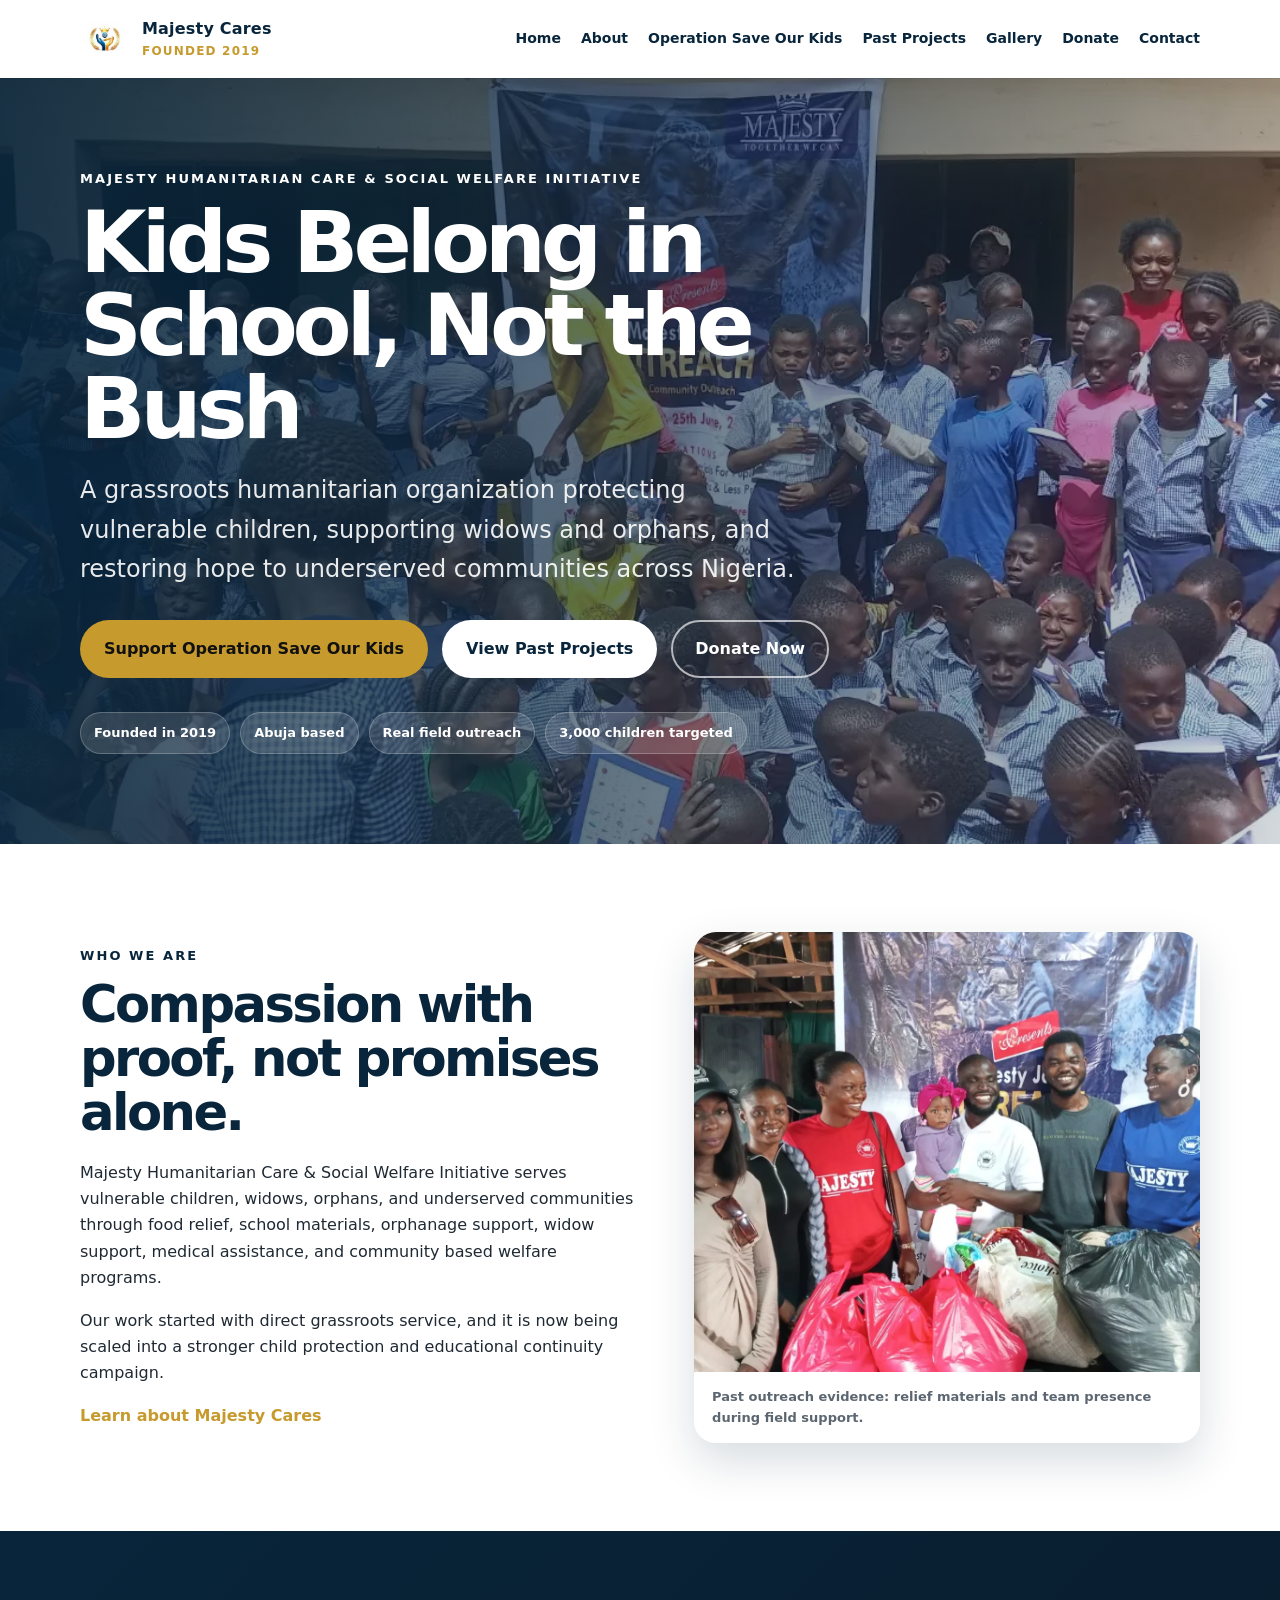
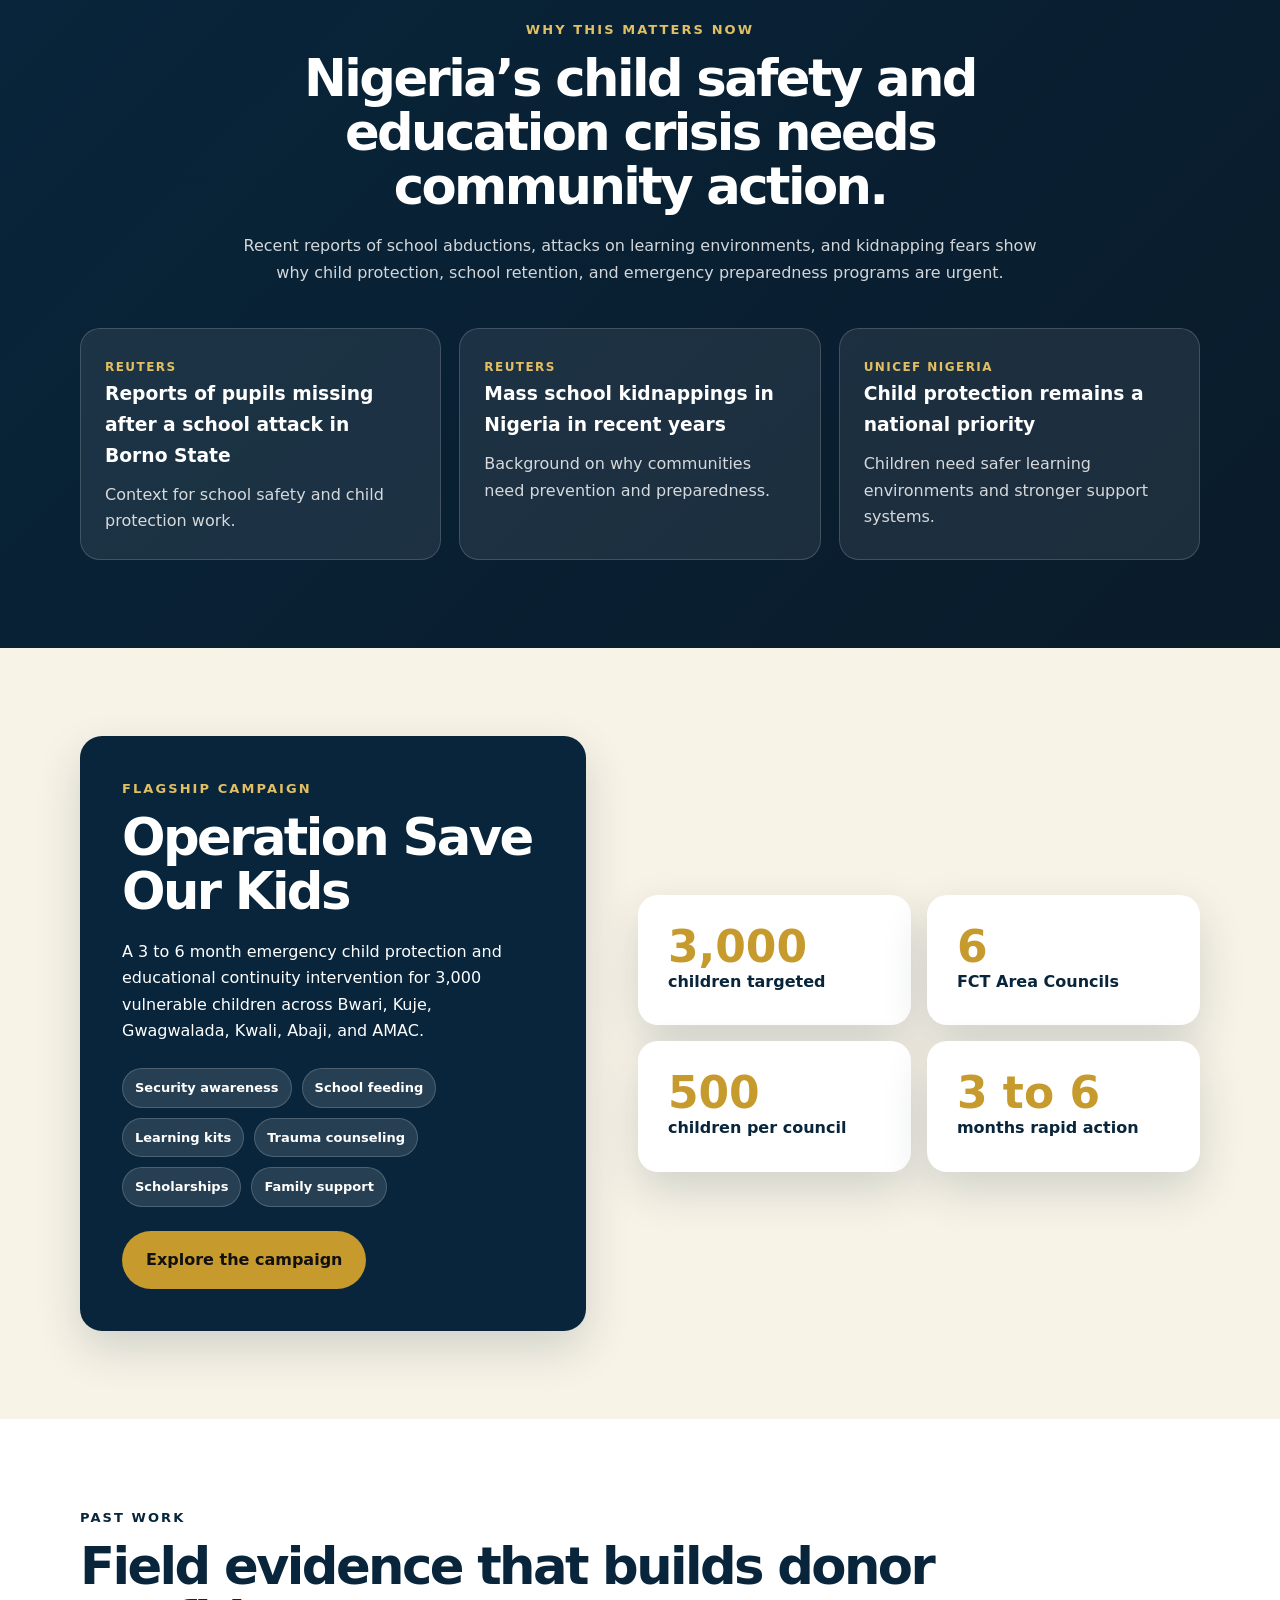
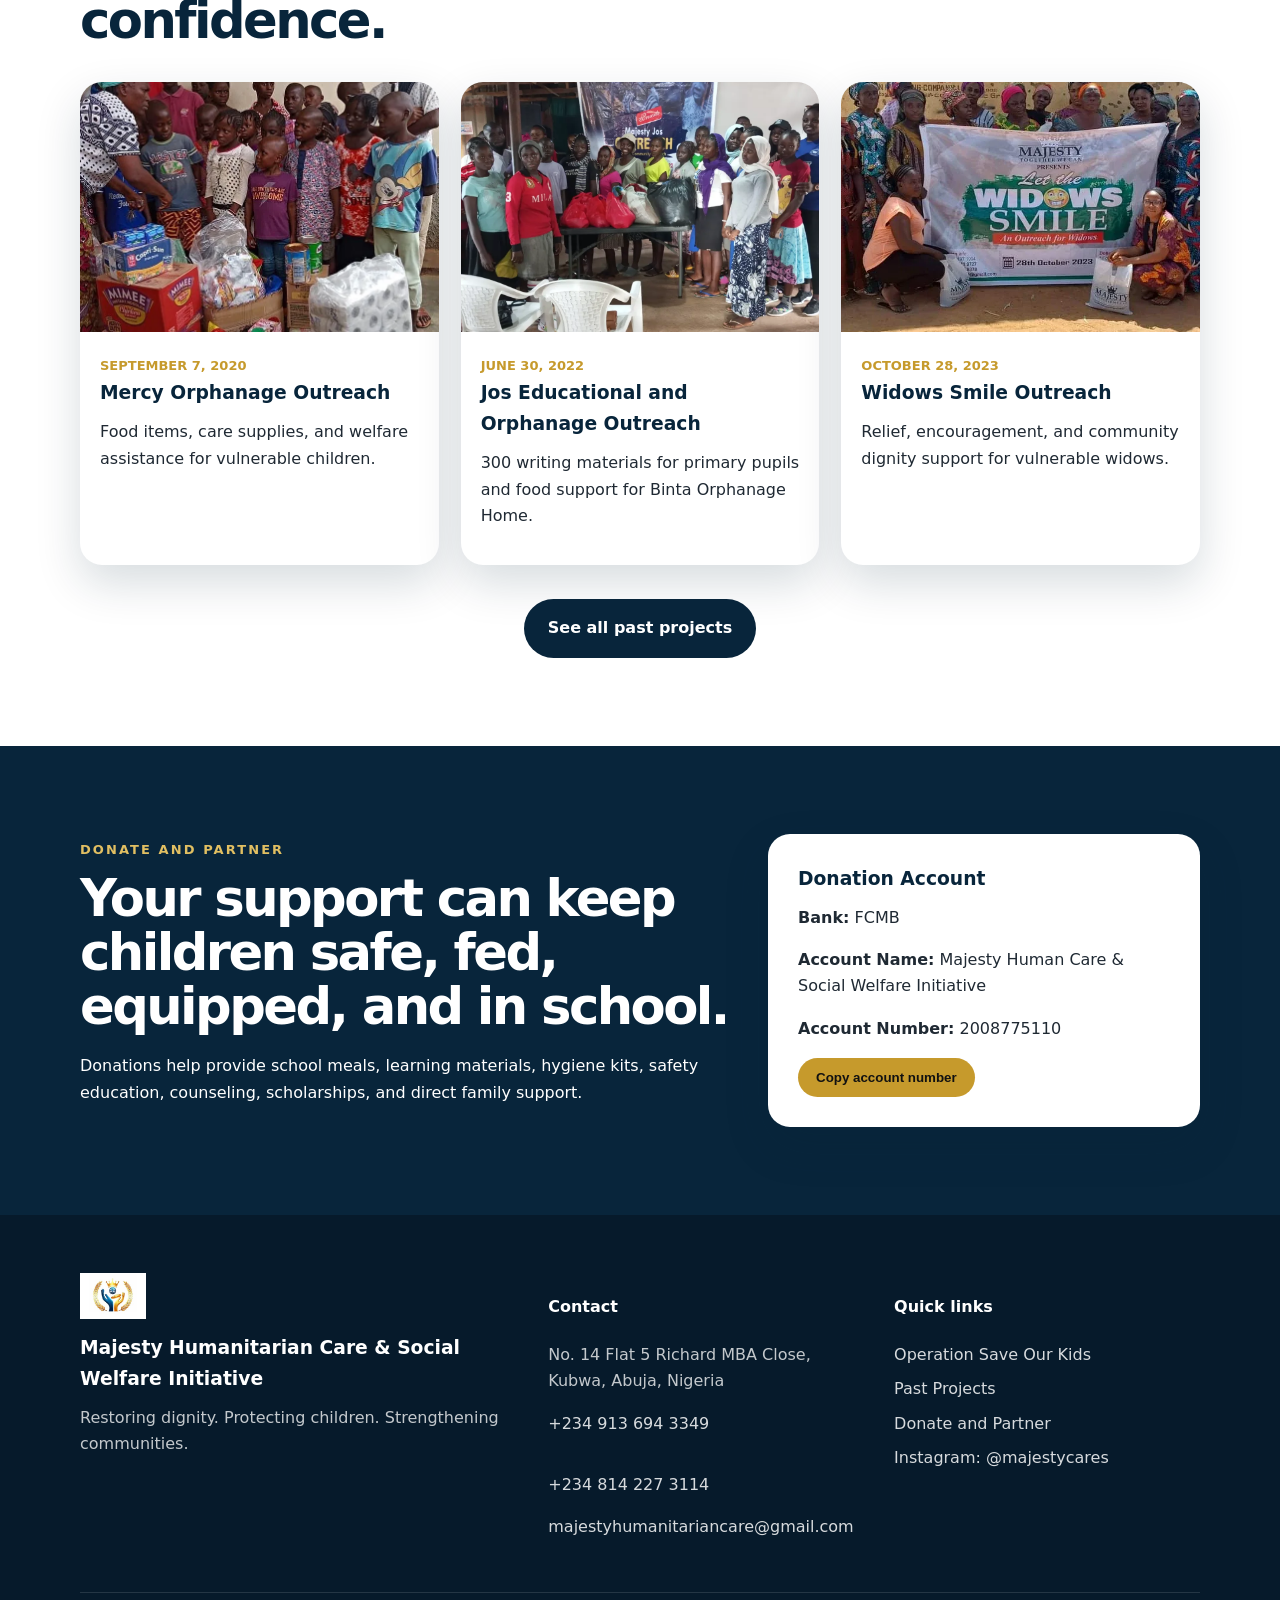
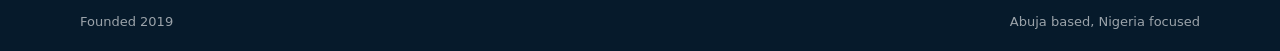
==== index.html @ 4772997c "Initial Majesty Cares NGO website" ====
<!doctype html>
<html lang="en">
<head>
  <meta charset="utf-8">
  <meta name="viewport" content="width=device-width, initial-scale=1">
  <title>Majesty Cares | Humanitarian NGO in Abuja</title>
  <meta name="description" content="Majesty Humanitarian Care & Social Welfare Initiative supports children, widows, orphans, and underserved communities in Nigeria.">
  <meta property="og:title" content="Majesty Cares | Humanitarian NGO in Abuja">
  <meta property="og:description" content="Majesty Humanitarian Care & Social Welfare Initiative supports children, widows, orphans, and underserved communities in Nigeria.">
  <meta property="og:image" content="assets/images/og-majesty-cares.jpg">
  <meta property="og:type" content="website">
  <link rel="icon" href="assets/images/logo.png">
  <link rel="stylesheet" href="assets/css/styles.css">
</head>
<body>

<header class="site-header" id="top">
  <div class="container header-inner">
    <a class="brand" href="index.html" aria-label="Majesty Cares home">
      <img src="assets/images/logo.png" alt="Majesty Humanitarian Care and Social Welfare Initiative logo">
      <span><strong>Majesty Cares</strong><small>Founded 2019</small></span>
    </a>
    <button class="nav-toggle" aria-expanded="false" aria-label="Open menu"><span></span><span></span><span></span></button>
    <nav class="main-nav" aria-label="Primary navigation">
      <a href="index.html">Home</a>
      <a href="about.html">About</a>
      <a href="operation-save-our-kids.html">Operation Save Our Kids</a>
      <a href="projects.html">Past Projects</a>
      <a href="gallery.html">Gallery</a>
      <a href="donate.html">Donate</a>
      <a href="contact.html">Contact</a>
    </nav>
  </div>
</header>

<main>

<section class="hero">
  <div class="hero-bg"><img src="assets/images/hero-school-outreach.webp" alt="Children supported during Majesty Cares school outreach"></div>
  <div class="container hero-content">
    <p class="eyebrow">Majesty Humanitarian Care & Social Welfare Initiative</p>
    <h1>Kids Belong in School, Not the Bush</h1>
    <p class="lead">A grassroots humanitarian organization protecting vulnerable children, supporting widows and orphans, and restoring hope to underserved communities across Nigeria.</p>
    <div class="hero-actions">
      <a class="btn btn-primary" href="operation-save-our-kids.html">Support Operation Save Our Kids</a>
      <a class="btn btn-light" href="projects.html">View Past Projects</a>
      <a class="btn btn-outline" href="donate.html">Donate Now</a>
    </div>
    <div class="credibility-strip">
      <span>Founded in 2019</span>
      <span>Abuja based</span>
      <span>Real field outreach</span>
      <span>3,000 children targeted</span>
    </div>
  </div>
</section>

<section class="section split-section">
  <div class="container split-grid">
    <div>
      <p class="eyebrow navy">Who We Are</p>
      <h2>Compassion with proof, not promises alone.</h2>
      <p>Majesty Humanitarian Care & Social Welfare Initiative serves vulnerable children, widows, orphans, and underserved communities through food relief, school materials, orphanage support, widow support, medical assistance, and community based welfare programs.</p>
      <p>Our work started with direct grassroots service, and it is now being scaled into a stronger child protection and educational continuity campaign.</p>
      <a class="text-link" href="about.html">Learn about Majesty Cares</a>
    </div>
    <div class="image-card">
      <img src="assets/images/jos-team-with-relief-items.webp" alt="Majesty team with donated food items and relief materials">
      <div class="image-caption">Past outreach evidence: relief materials and team presence during field support.</div>
    </div>
  </div>
</section>

<section class="section crisis-section">
  <div class="container">
    <div class="section-heading centered">
      <p class="eyebrow gold">Why This Matters Now</p>
      <h2>Nigeria’s child safety and education crisis needs community action.</h2>
      <p>Recent reports of school abductions, attacks on learning environments, and kidnapping fears show why child protection, school retention, and emergency preparedness programs are urgent.</p>
    </div>
    <div class="news-grid">
      <a class="news-card" href="https://www.reuters.com/world/africa/forty-two-pupils-missing-after-nigeria-school-attack-lawmaker-says-2026-05-16/" target="_blank" rel="noopener">
        <span>Reuters</span>
        <h3>Reports of pupils missing after a school attack in Borno State</h3>
        <p>Context for school safety and child protection work.</p>
      </a>
      <a class="news-card" href="https://www.reuters.com/world/africa/mass-school-kidnappings-nigeria-recent-years-2025-11-24/" target="_blank" rel="noopener">
        <span>Reuters</span>
        <h3>Mass school kidnappings in Nigeria in recent years</h3>
        <p>Background on why communities need prevention and preparedness.</p>
      </a>
      <a class="news-card" href="https://www.unicef.org/nigeria/child-protection" target="_blank" rel="noopener">
        <span>UNICEF Nigeria</span>
        <h3>Child protection remains a national priority</h3>
        <p>Children need safer learning environments and stronger support systems.</p>
      </a>
    </div>
  </div>
</section>

<section class="section osok-highlight">
  <div class="container split-grid reverse">
    <div class="callout-panel">
      <p class="eyebrow gold">Flagship Campaign</p>
      <h2>Operation Save Our Kids</h2>
      <p>A 3 to 6 month emergency child protection and educational continuity intervention for 3,000 vulnerable children across Bwari, Kuje, Gwagwalada, Kwali, Abaji, and AMAC.</p>
      <div class="mini-list">
        <span>Security awareness</span>
        <span>School feeding</span>
        <span>Learning kits</span>
        <span>Trauma counseling</span>
        <span>Scholarships</span>
        <span>Family support</span>
      </div>
      <a class="btn btn-primary" href="operation-save-our-kids.html">Explore the campaign</a>
    </div>
    <div class="impact-board">
      <div><strong>3,000</strong><span>children targeted</span></div>
      <div><strong>6</strong><span>FCT Area Councils</span></div>
      <div><strong>500</strong><span>children per council</span></div>
      <div><strong>3 to 6</strong><span>months rapid action</span></div>
    </div>
  </div>
</section>

<section class="section">
  <div class="container">
    <div class="section-heading">
      <p class="eyebrow navy">Past Work</p>
      <h2>Field evidence that builds donor confidence.</h2>
    </div>
    <div class="project-preview-grid">
      <article class="project-card">
        <img src="assets/images/mercy-orphanage-food-support.webp" alt="Food and welfare support at Mercy Orphanage">
        <div>
          <span>September 7, 2020</span>
          <h3>Mercy Orphanage Outreach</h3>
          <p>Food items, care supplies, and welfare assistance for vulnerable children.</p>
        </div>
      </article>
      <article class="project-card">
        <img src="assets/images/jos-binta-orphanage-1.webp" alt="Majesty team at Binta Orphanage Home Jos">
        <div>
          <span>June 30, 2022</span>
          <h3>Jos Educational and Orphanage Outreach</h3>
          <p>300 writing materials for primary pupils and food support for Binta Orphanage Home.</p>
        </div>
      </article>
      <article class="project-card">
        <img src="assets/images/widows-smile-banner.webp" alt="Widows Smile outreach banner and beneficiaries">
        <div>
          <span>October 28, 2023</span>
          <h3>Widows Smile Outreach</h3>
          <p>Relief, encouragement, and community dignity support for vulnerable widows.</p>
        </div>
      </article>
    </div>
    <div class="center-action"><a class="btn btn-secondary" href="projects.html">See all past projects</a></div>
  </div>
</section>

<section class="section donate-strip">
  <div class="container donate-grid">
    <div>
      <p class="eyebrow gold">Donate and Partner</p>
      <h2>Your support can keep children safe, fed, equipped, and in school.</h2>
      <p>Donations help provide school meals, learning materials, hygiene kits, safety education, counseling, scholarships, and direct family support.</p>
    </div>
    <div class="bank-card">
      <h3>Donation Account</h3>
      <p><strong>Bank:</strong> FCMB</p>
      <p><strong>Account Name:</strong> Majesty Human Care & Social Welfare Initiative</p>
      <p><strong>Account Number:</strong> <span id="acct-home">2008775110</span></p>
      <button class="copy-btn" data-copy="2008775110">Copy account number</button>
    </div>
  </div>
</section>

</main>

<footer class="site-footer">
  <div class="container footer-grid">
    <div>
      <img class="footer-logo" src="assets/images/logo.png" alt="Majesty Cares logo">
      <h3>Majesty Humanitarian Care & Social Welfare Initiative</h3>
      <p>Restoring dignity. Protecting children. Strengthening communities.</p>
    </div>
    <div>
      <h4>Contact</h4>
      <p>No. 14 Flat 5 Richard MBA Close, Kubwa, Abuja, Nigeria</p>
      <p><a href="tel:+2349136943349">+234 913 694 3349</a><br><a href="tel:+2348142273114">+234 814 227 3114</a></p>
      <p><a href="mailto:majestyhumanitariancare@gmail.com">majestyhumanitariancare@gmail.com</a></p>
    </div>
    <div>
      <h4>Quick links</h4>
      <a href="operation-save-our-kids.html">Operation Save Our Kids</a>
      <a href="projects.html">Past Projects</a>
      <a href="donate.html">Donate and Partner</a>
      <a href="https://www.instagram.com/majestycares?utm_source=ig_web_button_share_sheet&igsh=ZDNlZDc0MzIxNw==" target="_blank" rel="noopener">Instagram: @majestycares</a>
    </div>
  </div>
  <div class="container footer-bottom">
    <span>Founded 2019</span>
    <span>Abuja based, Nigeria focused</span>
  </div>
</footer>

<script src="assets/js/main.js"></script>
</body>
</html>
---- assets/css/styles.css ----
:root{
  --navy:#08253b;
  --navy-2:#0e3655;
  --gold:#c69a2c;
  --gold-2:#e1bf62;
  --cream:#f8f3e7;
  --soft:#f5f7f8;
  --green:#1d6f5b;
  --text:#1f2933;
  --muted:#5c6670;
  --white:#fff;
  --shadow:0 18px 45px rgba(8,37,59,.16);
  --radius:22px;
}
*{box-sizing:border-box}
html{scroll-behavior:smooth}
body{margin:0;font-family:Inter, ui-sans-serif, system-ui, -apple-system, BlinkMacSystemFont, "Segoe UI", sans-serif;color:var(--text);background:#fff;line-height:1.65}
a{color:inherit;text-decoration:none}
img{max-width:100%;display:block}
.container{width:min(1120px,92vw);margin:0 auto}.narrow{width:min(820px,92vw)}.centered{text-align:center}.centered-actions{justify-content:center}
.site-header{position:sticky;top:0;z-index:50;background:rgba(255,255,255,.94);backdrop-filter:blur(14px);box-shadow:0 1px 0 rgba(8,37,59,.08)}
.header-inner{display:flex;align-items:center;justify-content:space-between;min-height:78px;gap:24px}.brand{display:flex;align-items:center;gap:12px}.brand img{width:50px;height:42px;object-fit:contain}.brand strong{display:block;color:var(--navy);letter-spacing:.2px}.brand small{display:block;color:var(--gold);font-size:12px;font-weight:700;text-transform:uppercase;letter-spacing:.1em}.main-nav{display:flex;align-items:center;gap:20px;font-weight:700;font-size:14px;color:var(--navy)}.main-nav a{position:relative}.main-nav a:after{content:"";position:absolute;left:0;bottom:-8px;width:0;height:2px;background:var(--gold);transition:.25s}.main-nav a:hover:after{width:100%}.nav-toggle{display:none;border:0;background:var(--navy);border-radius:10px;padding:10px;gap:4px;flex-direction:column}.nav-toggle span{width:24px;height:2px;background:#fff;display:block}
.hero{position:relative;min-height:700px;display:grid;align-items:center;overflow:hidden;background:var(--navy);color:#fff}.hero-bg{position:absolute;inset:0}.hero-bg:after{content:"";position:absolute;inset:0;background:linear-gradient(90deg,rgba(8,37,59,.92),rgba(8,37,59,.62),rgba(8,37,59,.18))}.hero-bg img{width:100%;height:100%;object-fit:cover}.hero-content{position:relative;z-index:1;padding:90px 0}.eyebrow{font-size:13px;font-weight:900;text-transform:uppercase;letter-spacing:.16em;margin:0 0 12px}.eyebrow.gold{color:var(--gold-2)}.eyebrow.navy{color:var(--navy)}.hero h1,.page-hero h1{font-size:clamp(44px,7vw,86px);line-height:.96;margin:0 0 22px;letter-spacing:-.06em;max-width:850px}.lead,.page-hero p{font-size:clamp(18px,2.3vw,24px);max-width:720px;margin:0 0 30px;color:rgba(255,255,255,.9)}.hero-actions{display:flex;flex-wrap:wrap;gap:14px;align-items:center}.btn{display:inline-flex;align-items:center;justify-content:center;border-radius:999px;padding:14px 22px;font-weight:900;border:2px solid transparent;transition:.2s;cursor:pointer}.btn:hover{transform:translateY(-2px)}.btn-primary{background:var(--gold);color:#111}.btn-secondary{background:var(--navy);color:#fff}.btn-light{background:#fff;color:var(--navy)}.btn-outline{border-color:rgba(255,255,255,.65);color:#fff}.credibility-strip{margin-top:34px;display:flex;flex-wrap:wrap;gap:10px}.credibility-strip span{background:rgba(255,255,255,.13);border:1px solid rgba(255,255,255,.23);border-radius:999px;padding:9px 13px;font-weight:800;font-size:13px}
.section{padding:88px 0}.muted{background:var(--soft)}.split-grid{display:grid;grid-template-columns:1fr .9fr;gap:52px;align-items:center}.split-grid.reverse{grid-template-columns:.9fr 1fr}h2{font-size:clamp(32px,4vw,54px);line-height:1.05;letter-spacing:-.05em;color:var(--navy);margin:0 0 20px}h3{margin:0 0 10px;color:var(--navy)}p{margin:0 0 16px}.large-text{font-size:24px;color:var(--navy);font-weight:700}.text-link{color:var(--gold);font-weight:900}.image-card{background:#fff;border-radius:var(--radius);overflow:hidden;box-shadow:var(--shadow)}.image-card img{width:100%;height:440px;object-fit:cover}.official-card img{height:auto;object-fit:contain;background:#fff}.image-caption{padding:14px 18px;background:#fff;color:var(--muted);font-size:13px;font-weight:700}.section-heading{margin-bottom:34px}.section-heading.centered{max-width:800px;margin:0 auto 42px}.crisis-section{background:linear-gradient(135deg,var(--navy),#0a1b2a);color:#fff}.crisis-section h2,.crisis-section h3{color:#fff}.crisis-section p{color:rgba(255,255,255,.82)}.news-grid{display:grid;grid-template-columns:repeat(3,1fr);gap:18px}.news-card{background:rgba(255,255,255,.08);border:1px solid rgba(255,255,255,.16);border-radius:20px;padding:24px;min-height:220px}.news-card span{color:var(--gold-2);font-weight:900;text-transform:uppercase;font-size:12px;letter-spacing:.12em}.news-card p{margin-bottom:0}.osok-highlight{background:var(--cream)}.callout-panel{background:var(--navy);color:#fff;border-radius:var(--radius);padding:42px;box-shadow:var(--shadow)}.callout-panel h2{color:#fff}.mini-list{display:flex;gap:10px;flex-wrap:wrap;margin:24px 0}.mini-list span{background:rgba(255,255,255,.12);border:1px solid rgba(255,255,255,.18);padding:8px 12px;border-radius:999px;font-weight:800;font-size:13px}.impact-board{display:grid;grid-template-columns:1fr 1fr;gap:16px}.impact-board div{background:#fff;border-radius:20px;padding:30px;box-shadow:var(--shadow)}.impact-board strong{display:block;font-size:44px;color:var(--gold);line-height:1}.impact-board span{font-weight:800;color:var(--navy)}.project-preview-grid{display:grid;grid-template-columns:repeat(3,1fr);gap:22px}.project-card{background:#fff;border-radius:var(--radius);overflow:hidden;box-shadow:var(--shadow)}.project-card img{height:250px;width:100%;object-fit:cover}.project-card div{padding:20px}.project-card span{color:var(--gold);font-weight:900;font-size:13px;text-transform:uppercase}.center-action{text-align:center;margin-top:34px}.donate-strip{background:var(--navy);color:#fff}.donate-strip h2{color:#fff}.donate-grid{display:grid;grid-template-columns:1.2fr .8fr;gap:40px;align-items:center}.donate-grid.big{align-items:start}.bank-card{background:#fff;color:var(--text);border-radius:var(--radius);padding:30px;box-shadow:var(--shadow)}.bank-card h2,.bank-card h3{color:var(--navy)}.copy-btn{border:0;background:var(--gold);color:#111;font-weight:900;border-radius:999px;padding:12px 18px;cursor:pointer}.small-note{font-size:13px;color:var(--muted);margin-top:18px}.sticky-card{position:sticky;top:100px}
.page-hero{background:linear-gradient(135deg,var(--navy),var(--navy-2));color:#fff;padding:110px 0}.page-hero.compact{padding:92px 0}.page-hero.operation-hero{background:linear-gradient(rgba(8,37,59,.82),rgba(8,37,59,.82)),url('../images/hero-school-outreach.webp') center/cover}.values-grid{display:grid;grid-template-columns:repeat(3,1fr);gap:20px}.values-grid.small{grid-template-columns:1fr 1fr;margin-top:26px}.values-grid div{background:#fff;border-radius:20px;padding:24px;box-shadow:0 10px 30px rgba(8,37,59,.08)}.values-grid span{color:var(--gold);font-weight:900}.area-grid{display:grid;grid-template-columns:repeat(6,1fr);gap:16px}.area-grid div{background:#fff;border-radius:18px;padding:24px;text-align:center;box-shadow:0 10px 28px rgba(8,37,59,.08)}.area-grid h3{font-size:18px}.area-grid p{margin:0;color:var(--gold);font-weight:900}.pillar-grid{display:grid;grid-template-columns:repeat(4,1fr);gap:18px}.pillar-card{background:#fff;border-radius:22px;padding:26px;box-shadow:var(--shadow)}.pillar-card span{color:var(--gold);font-weight:900}.pillar-card ul{padding-left:18px;margin-bottom:0}.news-stack{display:grid;gap:14px}.news-stack a{display:block;background:rgba(255,255,255,.08);border:1px solid rgba(255,255,255,.16);border-radius:18px;padding:20px;font-weight:900}.timeline-section{background:#fff}.timeline-item{display:grid;grid-template-columns:220px 1fr;gap:34px;padding:36px 0;border-bottom:1px solid #e5e8eb}.timeline-date{color:var(--gold);font-weight:900}.photo-row{display:grid;grid-template-columns:1fr 1fr;gap:16px;margin-top:20px}.photo-row.three{grid-template-columns:repeat(3,1fr)}.photo-row img{height:280px;width:100%;object-fit:cover;border-radius:18px}.check-list{display:grid;grid-template-columns:1fr 1fr;gap:8px 22px;padding-left:18px}.gallery-filters{display:flex;flex-wrap:wrap;gap:10px;margin-bottom:28px}.gallery-filters button{border:1px solid #d8dde3;background:#fff;border-radius:999px;padding:10px 16px;font-weight:900;cursor:pointer}.gallery-filters .active{background:var(--navy);color:#fff;border-color:var(--navy)}.gallery-grid{display:grid;grid-template-columns:repeat(3,1fr);gap:18px}.gallery-grid figure{margin:0;background:#fff;border-radius:18px;overflow:hidden;box-shadow:0 10px 28px rgba(8,37,59,.1)}.gallery-grid img{height:310px;width:100%;object-fit:cover}.gallery-grid figcaption{padding:13px 15px;font-weight:800;color:var(--navy)}.support-list{display:grid;grid-template-columns:1fr 1fr;gap:12px}.support-list div{background:var(--soft);border-radius:14px;padding:15px;font-weight:800;color:var(--navy)}.contact-grid{display:grid;grid-template-columns:1fr .8fr;gap:40px;align-items:center}.contact-card{background:var(--cream);border-radius:var(--radius);padding:36px;box-shadow:var(--shadow)}.contact-card a{color:var(--navy);font-weight:900}.footer-logo{width:66px;margin-bottom:14px}.site-footer{background:#061a2b;color:#fff;padding:58px 0 18px}.footer-grid{display:grid;grid-template-columns:1.4fr 1fr 1fr;gap:40px}.site-footer h3,.site-footer h4{color:#fff}.site-footer p{color:rgba(255,255,255,.76)}.site-footer a{display:block;color:rgba(255,255,255,.84);margin:0 0 8px}.footer-bottom{border-top:1px solid rgba(255,255,255,.12);margin-top:36px;padding-top:18px;display:flex;justify-content:space-between;color:rgba(255,255,255,.6);font-size:13px}
@media (max-width:980px){.nav-toggle{display:flex}.main-nav{position:absolute;top:78px;left:0;right:0;background:#fff;display:none;flex-direction:column;align-items:flex-start;padding:24px 5vw;box-shadow:0 18px 30px rgba(8,37,59,.12)}.main-nav.open{display:flex}.split-grid,.split-grid.reverse,.donate-grid,.contact-grid{grid-template-columns:1fr}.news-grid,.project-preview-grid,.values-grid,.pillar-grid,.gallery-grid{grid-template-columns:1fr 1fr}.area-grid{grid-template-columns:repeat(3,1fr)}.timeline-item{grid-template-columns:1fr}.hero{min-height:640px}}
@media (max-width:680px){.hero h1,.page-hero h1{font-size:42px}.section{padding:62px 0}.news-grid,.project-preview-grid,.values-grid,.values-grid.small,.pillar-grid,.gallery-grid,.support-list,.photo-row,.photo-row.three{grid-template-columns:1fr}.area-grid{grid-template-columns:1fr 1fr}.impact-board{grid-template-columns:1fr}.footer-grid{grid-template-columns:1fr}.footer-bottom{display:block}.image-card img{height:320px}.gallery-grid img,.photo-row img{height:260px}.brand span{display:none}}
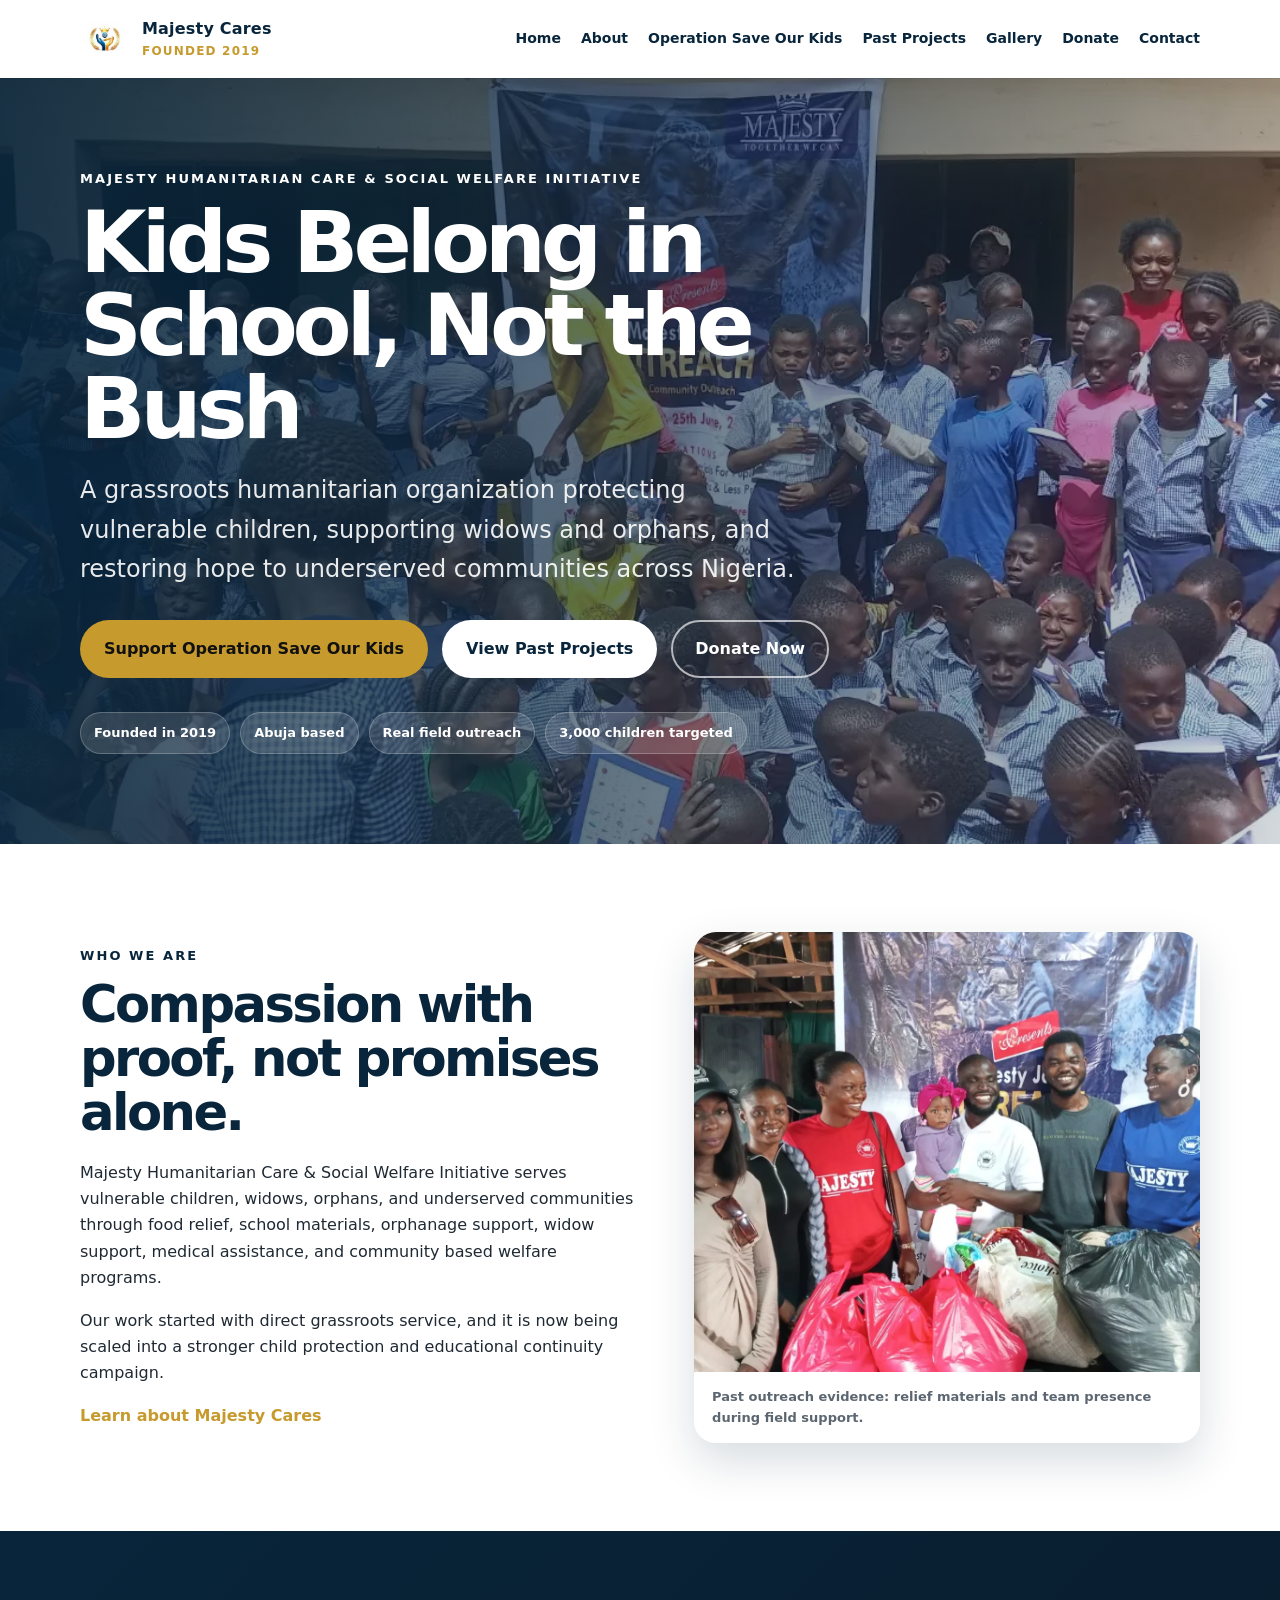
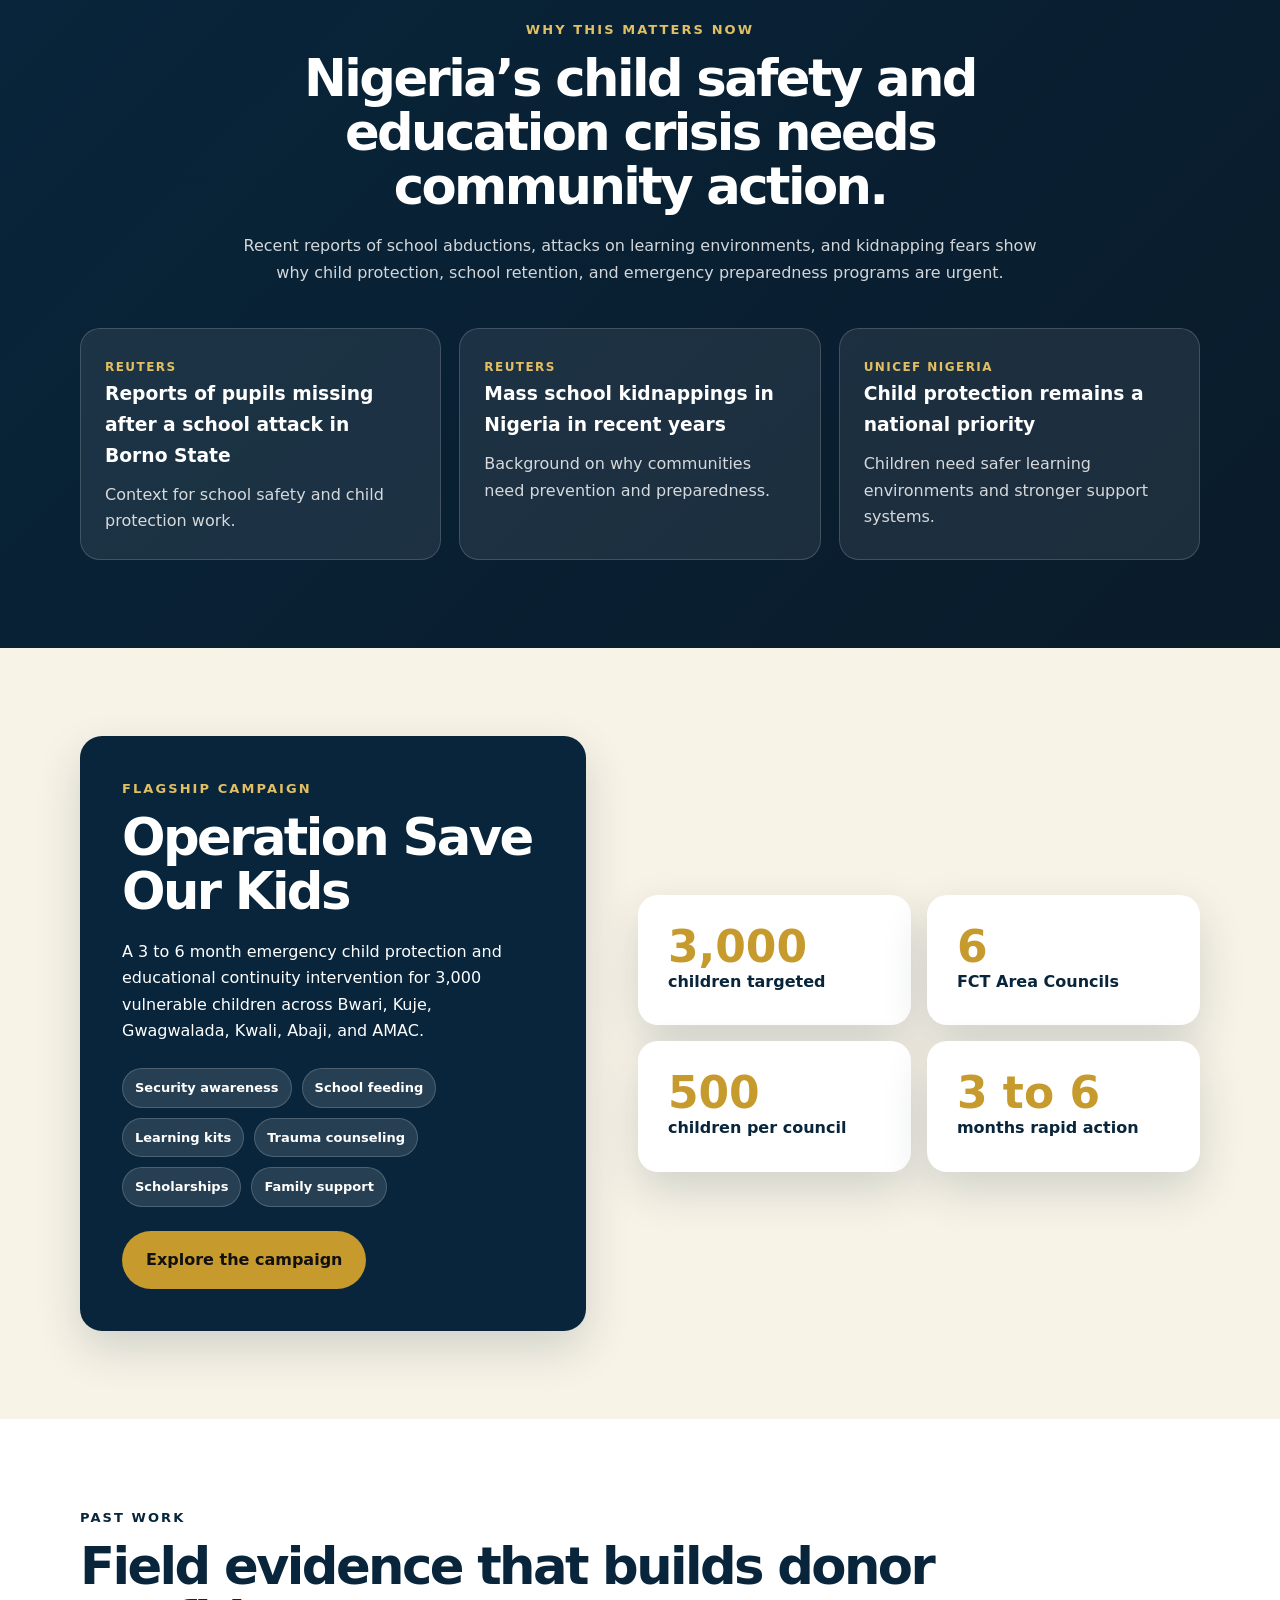
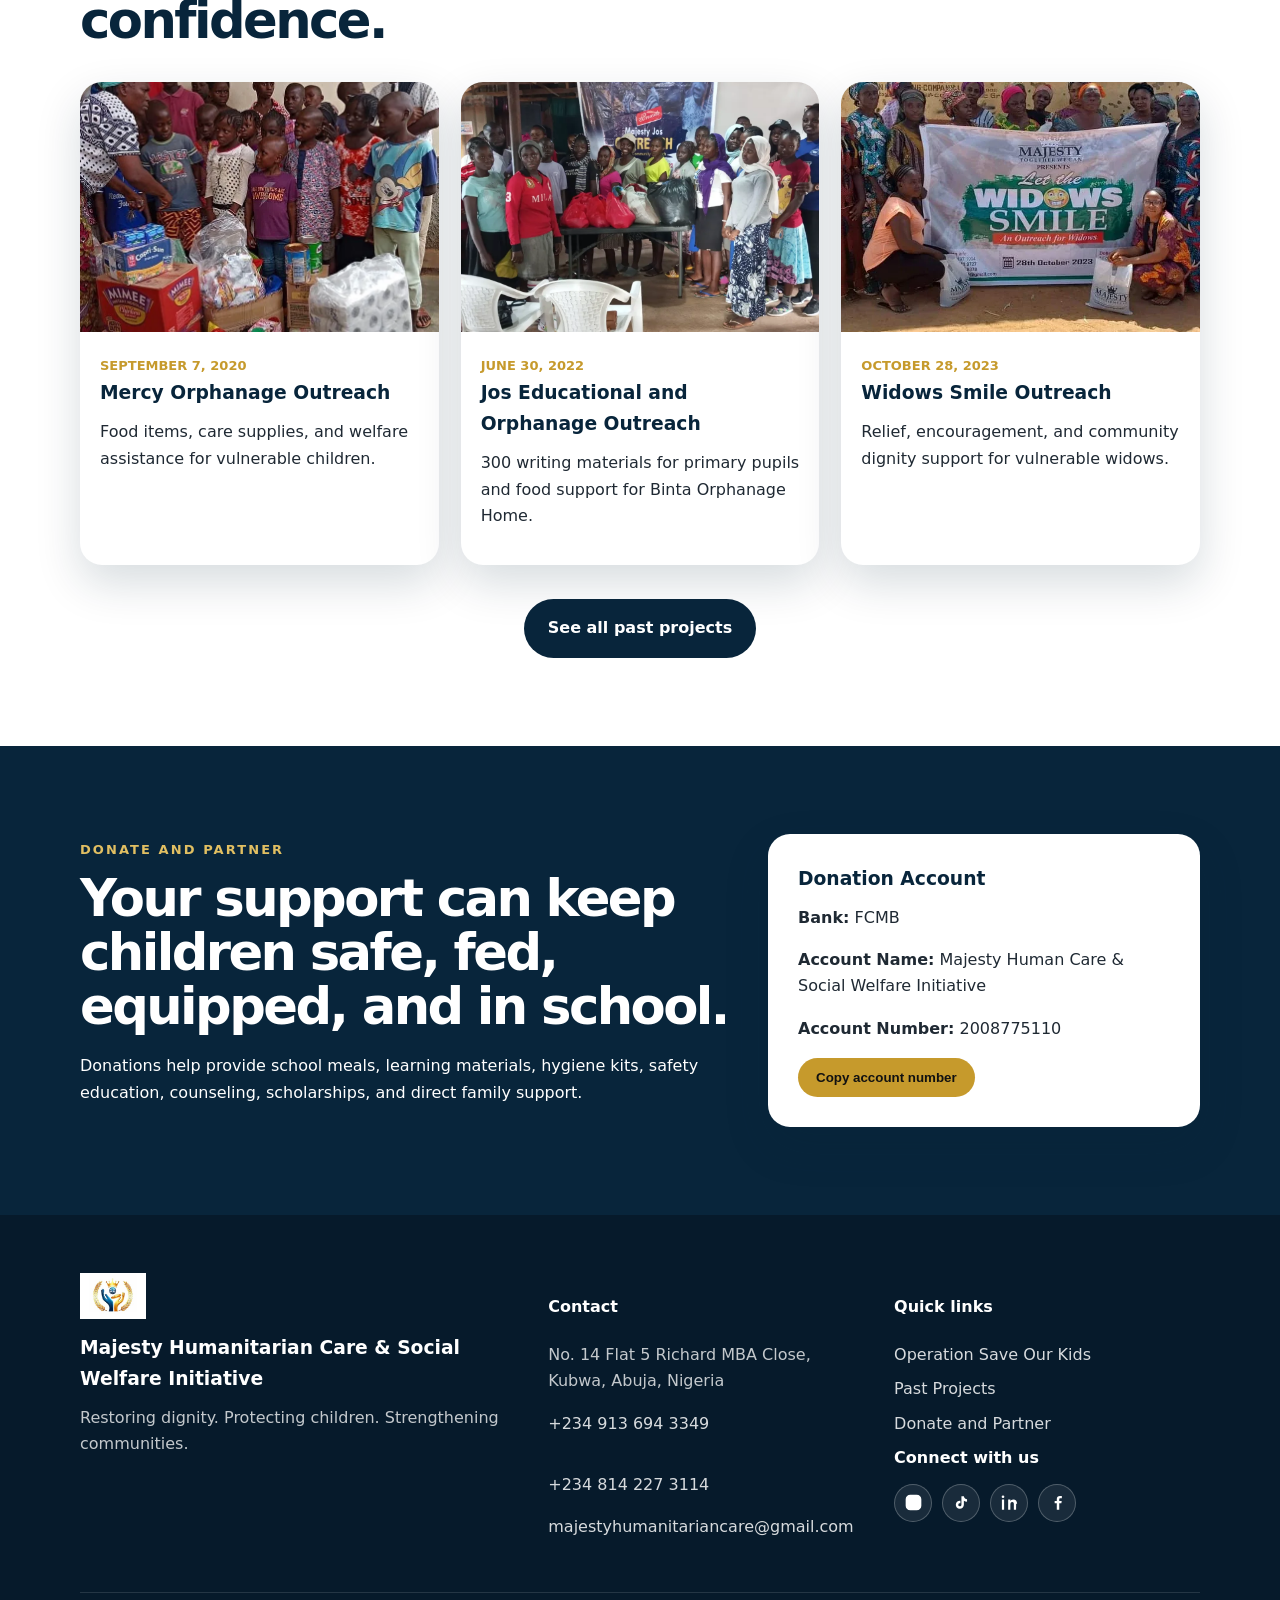
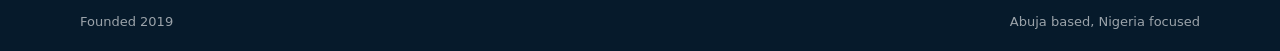
==== commit ed51a1cd: "Add social media icon links to footer Replace the footer Instagram text link with accessible clickab" ====
--- a/index.html
+++ b/index.html
@@ -196,7 +196,23 @@
       <a href="operation-save-our-kids.html">Operation Save Our Kids</a>
       <a href="projects.html">Past Projects</a>
       <a href="donate.html">Donate and Partner</a>
-      <a href="https://www.instagram.com/majestycares?utm_source=ig_web_button_share_sheet&igsh=ZDNlZDc0MzIxNw==" target="_blank" rel="noopener">Instagram: @majestycares</a>
+      <div class="social-connect">
+        <h4>Connect with us</h4>
+        <div class="social-links" aria-label="Social media links">
+          <a class="social-link instagram" href="https://www.instagram.com/majestycares" target="_blank" rel="noopener" aria-label="Instagram">
+            <svg viewBox="0 0 24 24" aria-hidden="true"><rect x="3" y="3" width="18" height="18" rx="5"></rect><circle cx="12" cy="12" r="4"></circle><circle cx="17.5" cy="6.5" r="1"></circle></svg>
+          </a>
+          <a class="social-link tiktok" href="https://www.tiktok.com/@majestycares" target="_blank" rel="noopener" aria-label="TikTok">
+            <svg viewBox="0 0 24 24" aria-hidden="true"><path d="M15 4c.4 2.2 1.7 3.6 4 3.8v3.1c-1.5 0-2.8-.4-4-1.2v5.2a5.1 5.1 0 1 1-4.4-5.1v3.2a2 2 0 1 0 1.3 1.9V4H15Z"></path></svg>
+          </a>
+          <a class="social-link linkedin" href="https://www.linkedin.com/company/majesty-humanitarian-care-social-welfare-initiative/" target="_blank" rel="noopener" aria-label="LinkedIn">
+            <svg viewBox="0 0 24 24" aria-hidden="true"><path d="M5.2 8.3H2.4V21h2.8V8.3ZM3.8 3A1.7 1.7 0 1 0 3.8 6.4 1.7 1.7 0 0 0 3.8 3ZM21.6 13.7c0-3.8-2-5.6-4.7-5.6-2.2 0-3.2 1.2-3.8 2v-1.8h-2.8V21h2.8v-6.3c0-1.7.3-3.3 2.4-3.3 2 0 2 1.9 2 3.4V21h2.8l.1-7.3Z"></path></svg>
+          </a>
+          <a class="social-link facebook" href="https://www.facebook.com/share/1Fbgy3PuV8/" target="_blank" rel="noopener" aria-label="Facebook">
+            <svg viewBox="0 0 24 24" aria-hidden="true"><path d="M14.2 21v-8h2.7l.4-3h-3.1V8.1c0-.9.3-1.5 1.6-1.5h1.7V3.9c-.3 0-1.3-.1-2.4-.1-2.4 0-4 1.5-4 4.1V10H8.4v3h2.7v8h3.1Z"></path></svg>
+          </a>
+        </div>
+      </div>
     </div>
   </div>
   <div class="container footer-bottom">
--- a/assets/css/styles.css
+++ b/assets/css/styles.css
@@ -26,3 +26,5 @@
 .page-hero{background:linear-gradient(135deg,var(--navy),var(--navy-2));color:#fff;padding:110px 0}.page-hero.compact{padding:92px 0}.page-hero.operation-hero{background:linear-gradient(rgba(8,37,59,.82),rgba(8,37,59,.82)),url('../images/hero-school-outreach.webp') center/cover}.values-grid{display:grid;grid-template-columns:repeat(3,1fr);gap:20px}.values-grid.small{grid-template-columns:1fr 1fr;margin-top:26px}.values-grid div{background:#fff;border-radius:20px;padding:24px;box-shadow:0 10px 30px rgba(8,37,59,.08)}.values-grid span{color:var(--gold);font-weight:900}.area-grid{display:grid;grid-template-columns:repeat(6,1fr);gap:16px}.area-grid div{background:#fff;border-radius:18px;padding:24px;text-align:center;box-shadow:0 10px 28px rgba(8,37,59,.08)}.area-grid h3{font-size:18px}.area-grid p{margin:0;color:var(--gold);font-weight:900}.pillar-grid{display:grid;grid-template-columns:repeat(4,1fr);gap:18px}.pillar-card{background:#fff;border-radius:22px;padding:26px;box-shadow:var(--shadow)}.pillar-card span{color:var(--gold);font-weight:900}.pillar-card ul{padding-left:18px;margin-bottom:0}.news-stack{display:grid;gap:14px}.news-stack a{display:block;background:rgba(255,255,255,.08);border:1px solid rgba(255,255,255,.16);border-radius:18px;padding:20px;font-weight:900}.timeline-section{background:#fff}.timeline-item{display:grid;grid-template-columns:220px 1fr;gap:34px;padding:36px 0;border-bottom:1px solid #e5e8eb}.timeline-date{color:var(--gold);font-weight:900}.photo-row{display:grid;grid-template-columns:1fr 1fr;gap:16px;margin-top:20px}.photo-row.three{grid-template-columns:repeat(3,1fr)}.photo-row img{height:280px;width:100%;object-fit:cover;border-radius:18px}.check-list{display:grid;grid-template-columns:1fr 1fr;gap:8px 22px;padding-left:18px}.gallery-filters{display:flex;flex-wrap:wrap;gap:10px;margin-bottom:28px}.gallery-filters button{border:1px solid #d8dde3;background:#fff;border-radius:999px;padding:10px 16px;font-weight:900;cursor:pointer}.gallery-filters .active{background:var(--navy);color:#fff;border-color:var(--navy)}.gallery-grid{display:grid;grid-template-columns:repeat(3,1fr);gap:18px}.gallery-grid figure{margin:0;background:#fff;border-radius:18px;overflow:hidden;box-shadow:0 10px 28px rgba(8,37,59,.1)}.gallery-grid img{height:310px;width:100%;object-fit:cover}.gallery-grid figcaption{padding:13px 15px;font-weight:800;color:var(--navy)}.support-list{display:grid;grid-template-columns:1fr 1fr;gap:12px}.support-list div{background:var(--soft);border-radius:14px;padding:15px;font-weight:800;color:var(--navy)}.contact-grid{display:grid;grid-template-columns:1fr .8fr;gap:40px;align-items:center}.contact-card{background:var(--cream);border-radius:var(--radius);padding:36px;box-shadow:var(--shadow)}.contact-card a{color:var(--navy);font-weight:900}.footer-logo{width:66px;margin-bottom:14px}.site-footer{background:#061a2b;color:#fff;padding:58px 0 18px}.footer-grid{display:grid;grid-template-columns:1.4fr 1fr 1fr;gap:40px}.site-footer h3,.site-footer h4{color:#fff}.site-footer p{color:rgba(255,255,255,.76)}.site-footer a{display:block;color:rgba(255,255,255,.84);margin:0 0 8px}.footer-bottom{border-top:1px solid rgba(255,255,255,.12);margin-top:36px;padding-top:18px;display:flex;justify-content:space-between;color:rgba(255,255,255,.6);font-size:13px}
 @media (max-width:980px){.nav-toggle{display:flex}.main-nav{position:absolute;top:78px;left:0;right:0;background:#fff;display:none;flex-direction:column;align-items:flex-start;padding:24px 5vw;box-shadow:0 18px 30px rgba(8,37,59,.12)}.main-nav.open{display:flex}.split-grid,.split-grid.reverse,.donate-grid,.contact-grid{grid-template-columns:1fr}.news-grid,.project-preview-grid,.values-grid,.pillar-grid,.gallery-grid{grid-template-columns:1fr 1fr}.area-grid{grid-template-columns:repeat(3,1fr)}.timeline-item{grid-template-columns:1fr}.hero{min-height:640px}}
 @media (max-width:680px){.hero h1,.page-hero h1{font-size:42px}.section{padding:62px 0}.news-grid,.project-preview-grid,.values-grid,.values-grid.small,.pillar-grid,.gallery-grid,.support-list,.photo-row,.photo-row.three{grid-template-columns:1fr}.area-grid{grid-template-columns:1fr 1fr}.impact-board{grid-template-columns:1fr}.footer-grid{grid-template-columns:1fr}.footer-bottom{display:block}.image-card img{height:320px}.gallery-grid img,.photo-row img{height:260px}.brand span{display:none}}
+
+.social-connect h4{margin:0 0 12px;color:#fff}.social-links{display:flex;align-items:center;gap:10px}.social-link{display:inline-flex!important;align-items:center;justify-content:center;width:38px;height:38px;margin:0!important;border:1px solid rgba(255,255,255,.24);border-radius:50%;background:rgba(255,255,255,.08);color:#fff!important;transition:transform .2s,background .2s,border-color .2s}.social-link:hover,.social-link:focus-visible{transform:translateY(-3px);background:var(--gold);border-color:var(--gold);color:#111!important}.social-link svg{width:19px;height:19px;fill:currentColor;stroke:currentColor;stroke-width:1.8}.social-link.linkedin svg,.social-link.facebook svg,.social-link.tiktok svg{stroke:none}.social-link:focus-visible{outline:3px solid var(--gold-2);outline-offset:3px}
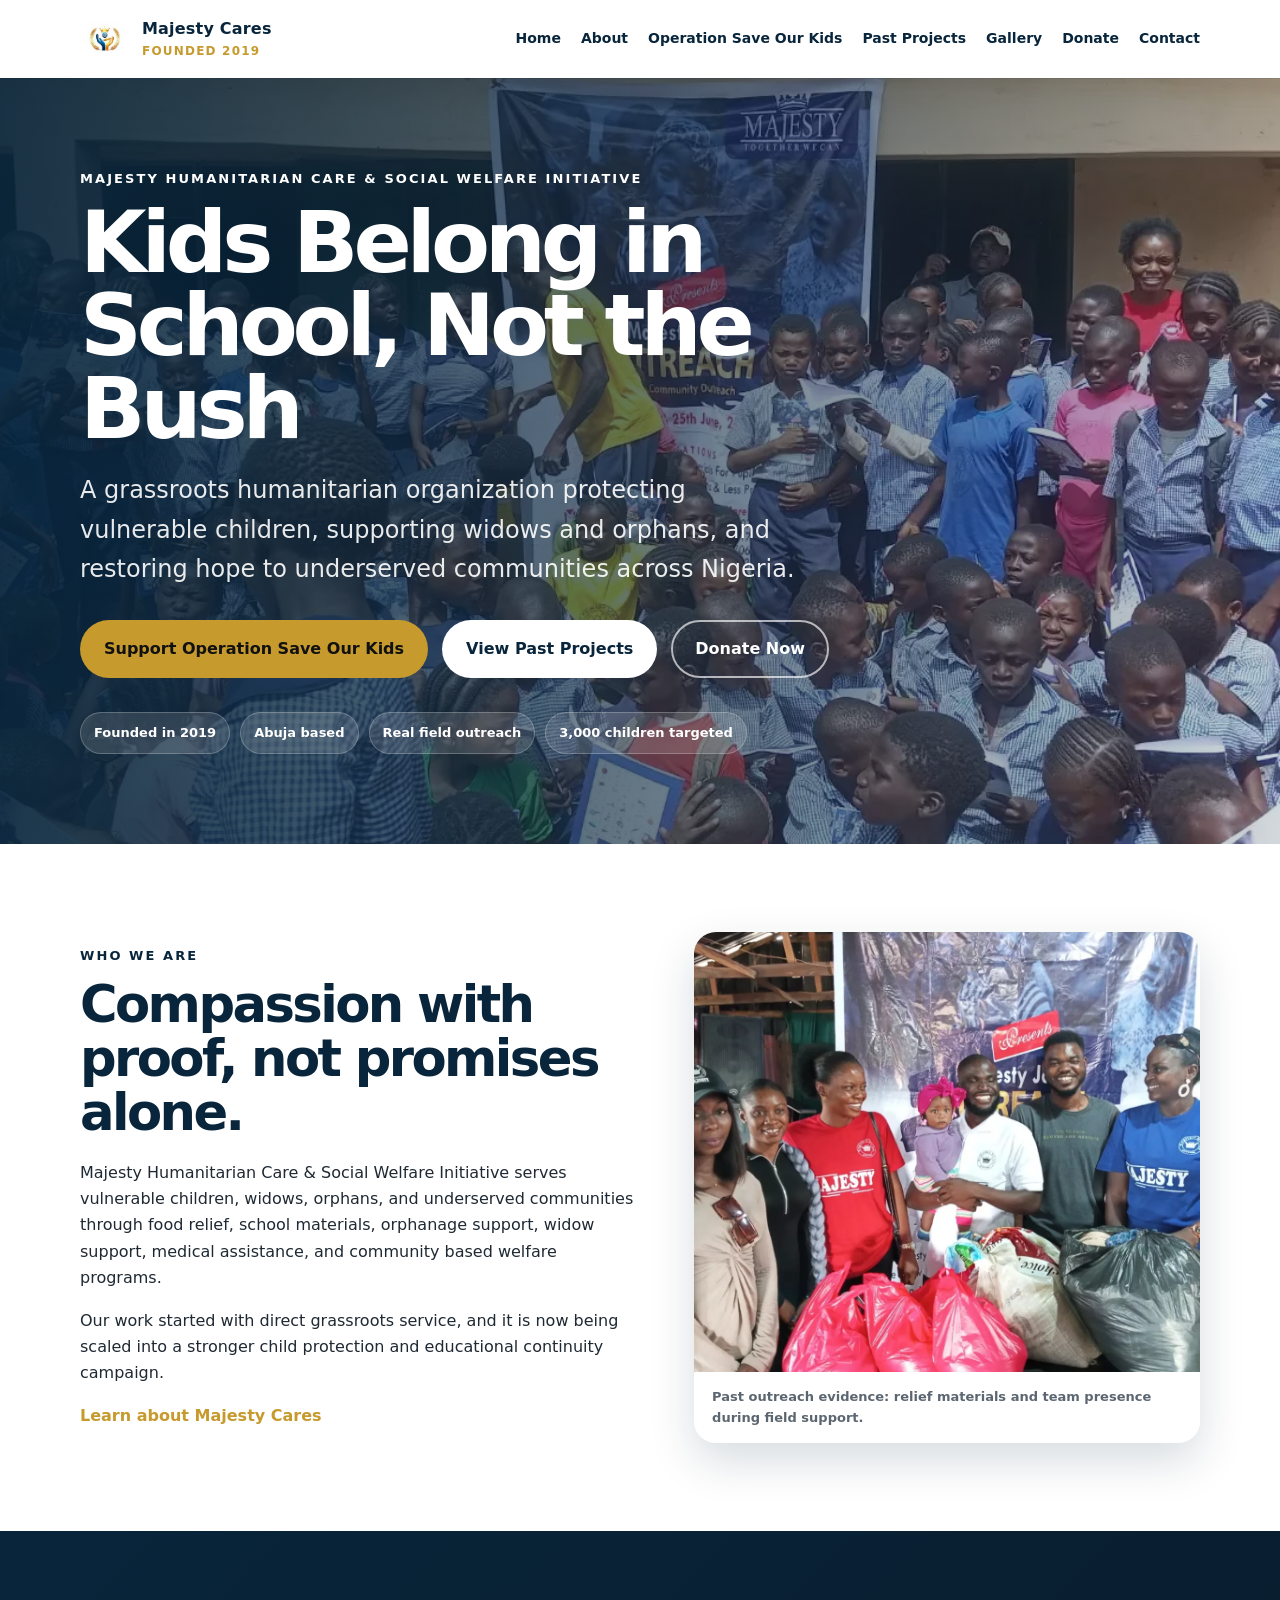
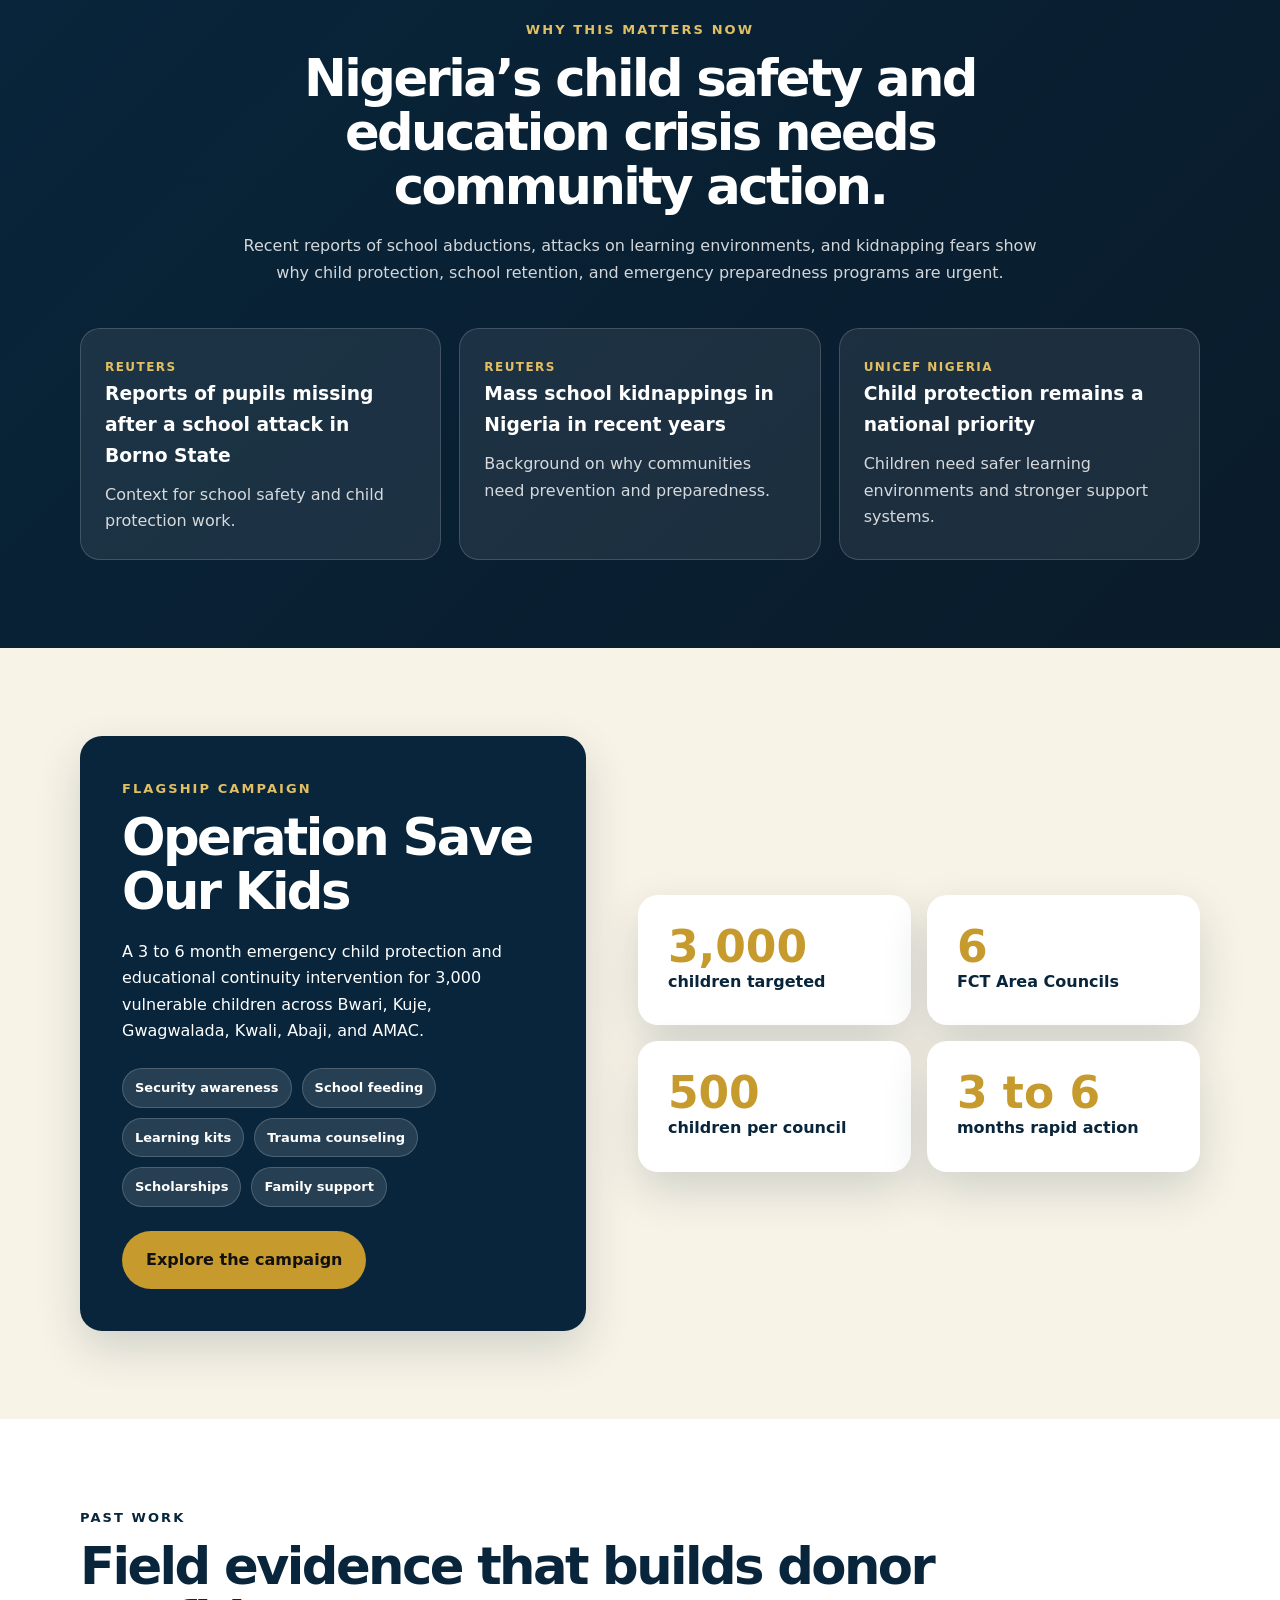
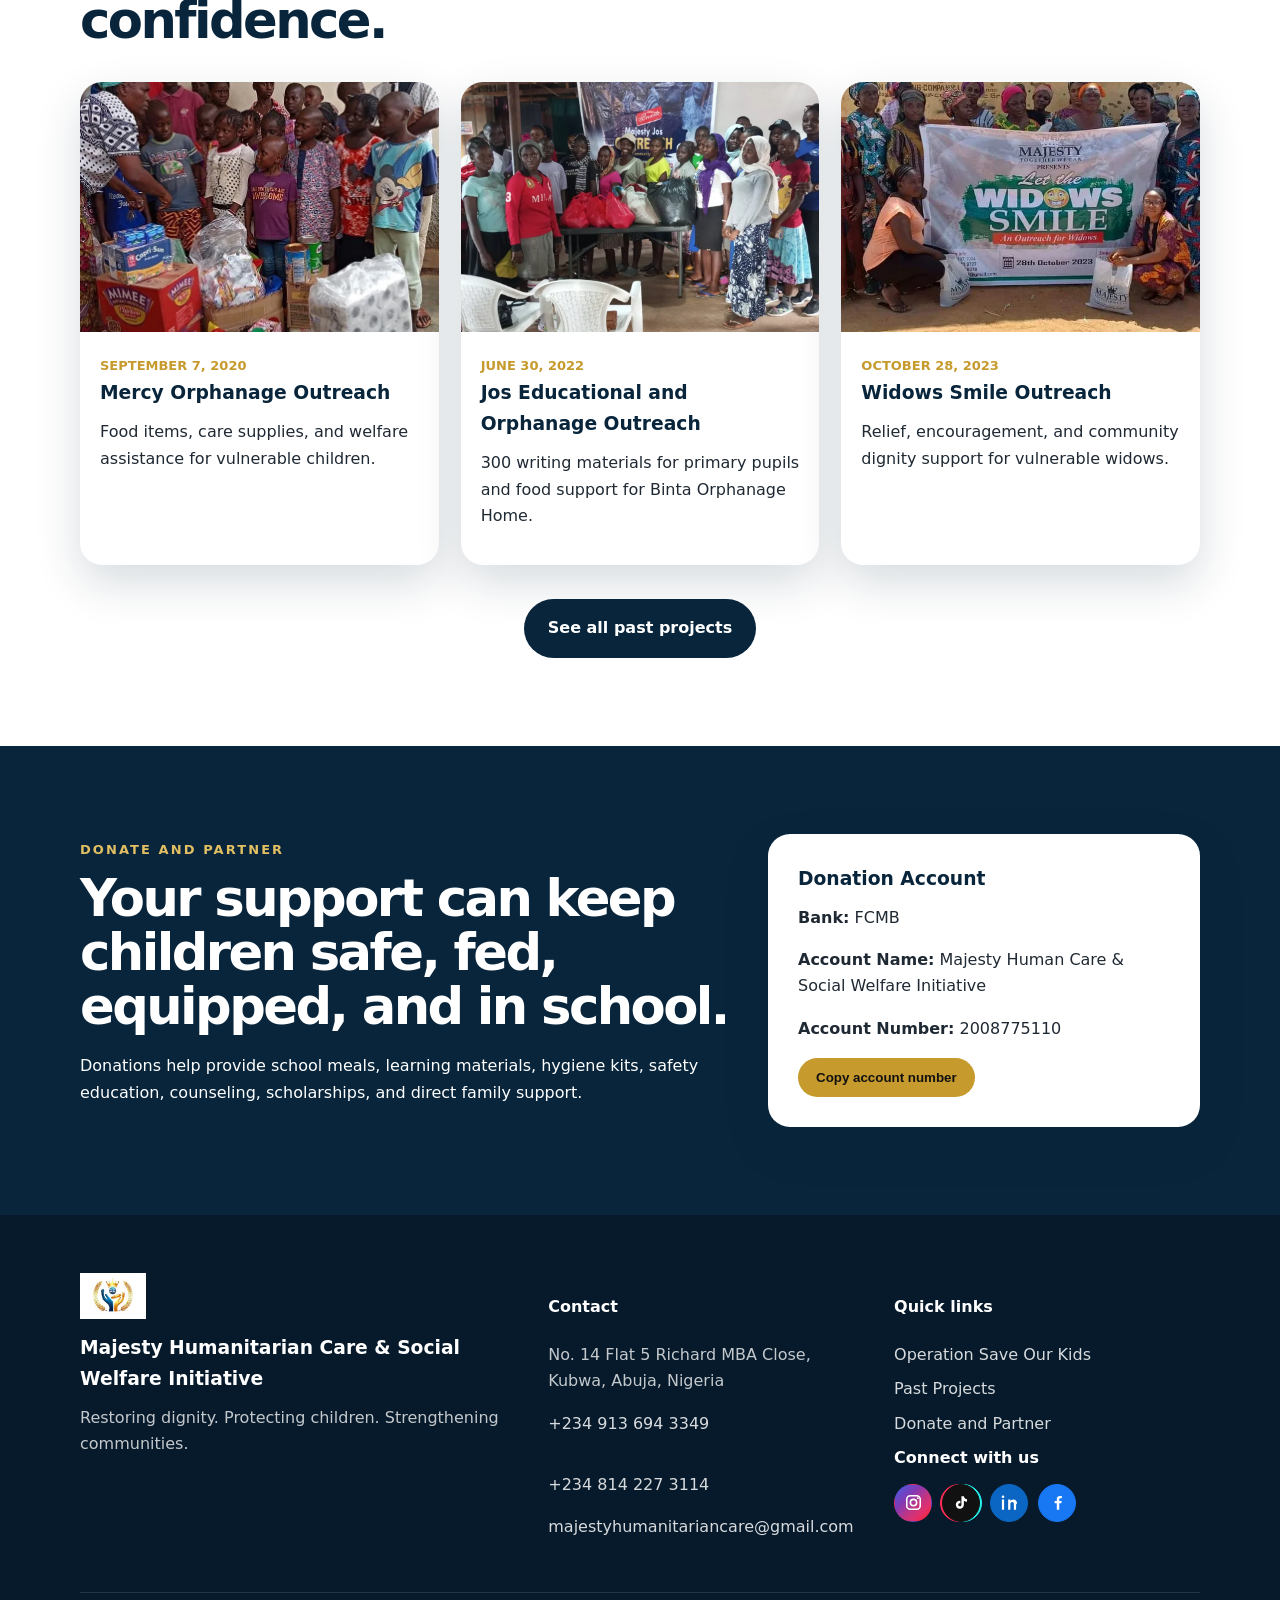
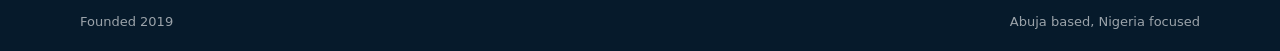
==== commit 9be87b1d: "Fix Instagram logo mark Use the standard outlined camera glyph with a lens and viewfinder dot instea" ====
--- a/index.html
+++ b/index.html
@@ -200,7 +200,7 @@
         <h4>Connect with us</h4>
         <div class="social-links" aria-label="Social media links">
           <a class="social-link instagram" href="https://www.instagram.com/majestycares" target="_blank" rel="noopener" aria-label="Instagram">
-            <svg viewBox="0 0 24 24" aria-hidden="true"><rect x="3" y="3" width="18" height="18" rx="5"></rect><circle cx="12" cy="12" r="4"></circle><circle cx="17.5" cy="6.5" r="1"></circle></svg>
+            <svg viewBox="0 0 24 24" aria-hidden="true"><rect x="3.5" y="3.5" width="17" height="17" rx="4.5" fill="none" stroke="currentColor" stroke-width="2"></rect><circle cx="12" cy="12" r="4" fill="none" stroke="currentColor" stroke-width="2"></circle><circle cx="17.5" cy="6.5" r="1.2" fill="currentColor" stroke="none"></circle></svg>
           </a>
           <a class="social-link tiktok" href="https://www.tiktok.com/@majestycares" target="_blank" rel="noopener" aria-label="TikTok">
             <svg viewBox="0 0 24 24" aria-hidden="true"><path d="M15 4c.4 2.2 1.7 3.6 4 3.8v3.1c-1.5 0-2.8-.4-4-1.2v5.2a5.1 5.1 0 1 1-4.4-5.1v3.2a2 2 0 1 0 1.3 1.9V4H15Z"></path></svg>
--- a/assets/css/styles.css
+++ b/assets/css/styles.css
@@ -28,3 +28,5 @@
 @media (max-width:680px){.hero h1,.page-hero h1{font-size:42px}.section{padding:62px 0}.news-grid,.project-preview-grid,.values-grid,.values-grid.small,.pillar-grid,.gallery-grid,.support-list,.photo-row,.photo-row.three{grid-template-columns:1fr}.area-grid{grid-template-columns:1fr 1fr}.impact-board{grid-template-columns:1fr}.footer-grid{grid-template-columns:1fr}.footer-bottom{display:block}.image-card img{height:320px}.gallery-grid img,.photo-row img{height:260px}.brand span{display:none}}
 
 .social-connect h4{margin:0 0 12px;color:#fff}.social-links{display:flex;align-items:center;gap:10px}.social-link{display:inline-flex!important;align-items:center;justify-content:center;width:38px;height:38px;margin:0!important;border:1px solid rgba(255,255,255,.24);border-radius:50%;background:rgba(255,255,255,.08);color:#fff!important;transition:transform .2s,background .2s,border-color .2s}.social-link:hover,.social-link:focus-visible{transform:translateY(-3px);background:var(--gold);border-color:var(--gold);color:#111!important}.social-link svg{width:19px;height:19px;fill:currentColor;stroke:currentColor;stroke-width:1.8}.social-link.linkedin svg,.social-link.facebook svg,.social-link.tiktok svg{stroke:none}.social-link:focus-visible{outline:3px solid var(--gold-2);outline-offset:3px}
+.contact-social{margin-top:24px}.contact-social h3{margin-bottom:12px}.contact-card .social-link{background:var(--navy);border-color:var(--navy);color:#fff!important}.contact-card .social-link:hover,.contact-card .social-link:focus-visible{background:var(--gold);border-color:var(--gold);color:#111!important}
+.social-link.instagram{background:linear-gradient(135deg,#405de6 0%,#833ab4 35%,#c13584 58%,#e1306c 76%,#fd1d1d 100%);border-color:transparent}.social-link.facebook{background:#1877f2;border-color:#1877f2}.social-link.linkedin{background:#0a66c2;border-color:#0a66c2}.social-link.tiktok{background:#111;border-color:#111;filter:drop-shadow(2px 0 0 #25f4ee) drop-shadow(-2px 0 0 #fe2c55)}.social-link.instagram:hover,.social-link.instagram:focus-visible,.social-link.facebook:hover,.social-link.facebook:focus-visible,.social-link.linkedin:hover,.social-link.linkedin:focus-visible{background:var(--gold);border-color:var(--gold);color:#111!important;filter:none}.social-link.tiktok:hover,.social-link.tiktok:focus-visible{background:#111;border-color:#fff;color:#fff!important;filter:drop-shadow(2px 0 0 #25f4ee) drop-shadow(-2px 0 0 #fe2c55)}
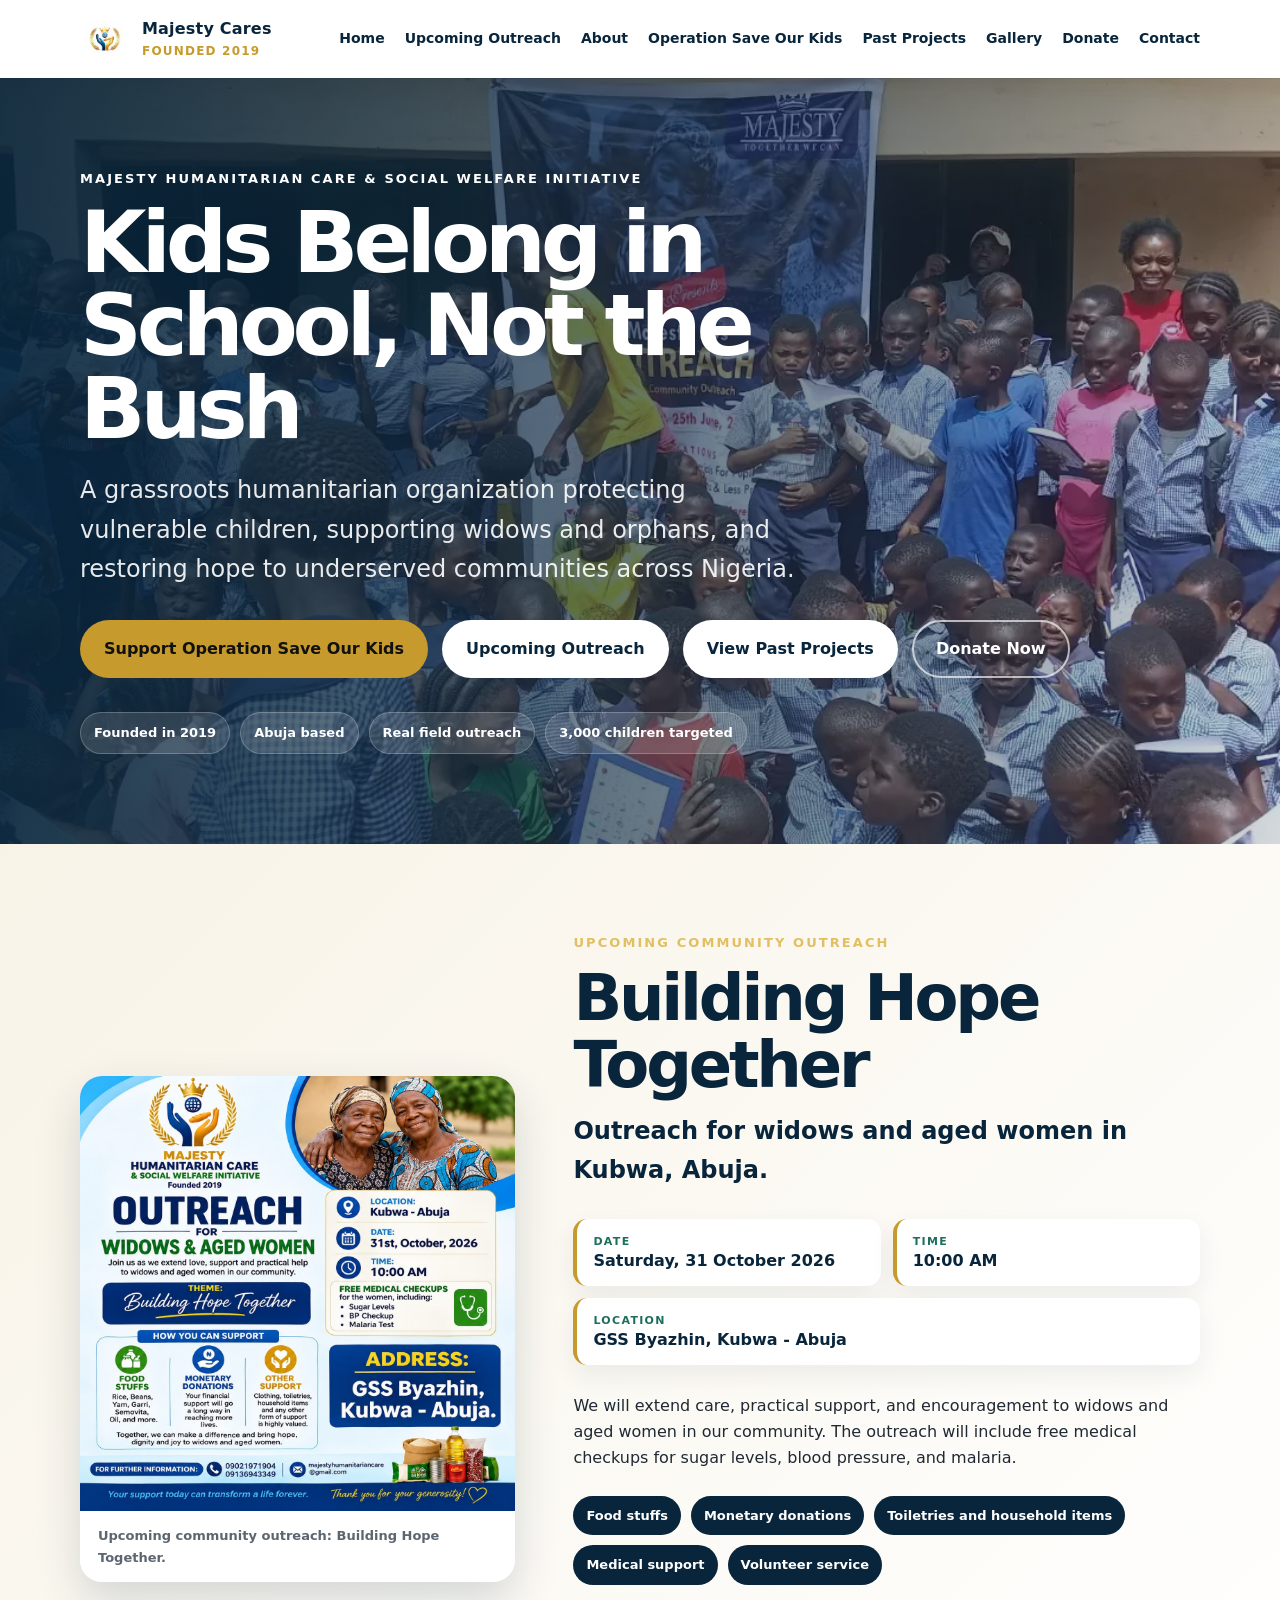
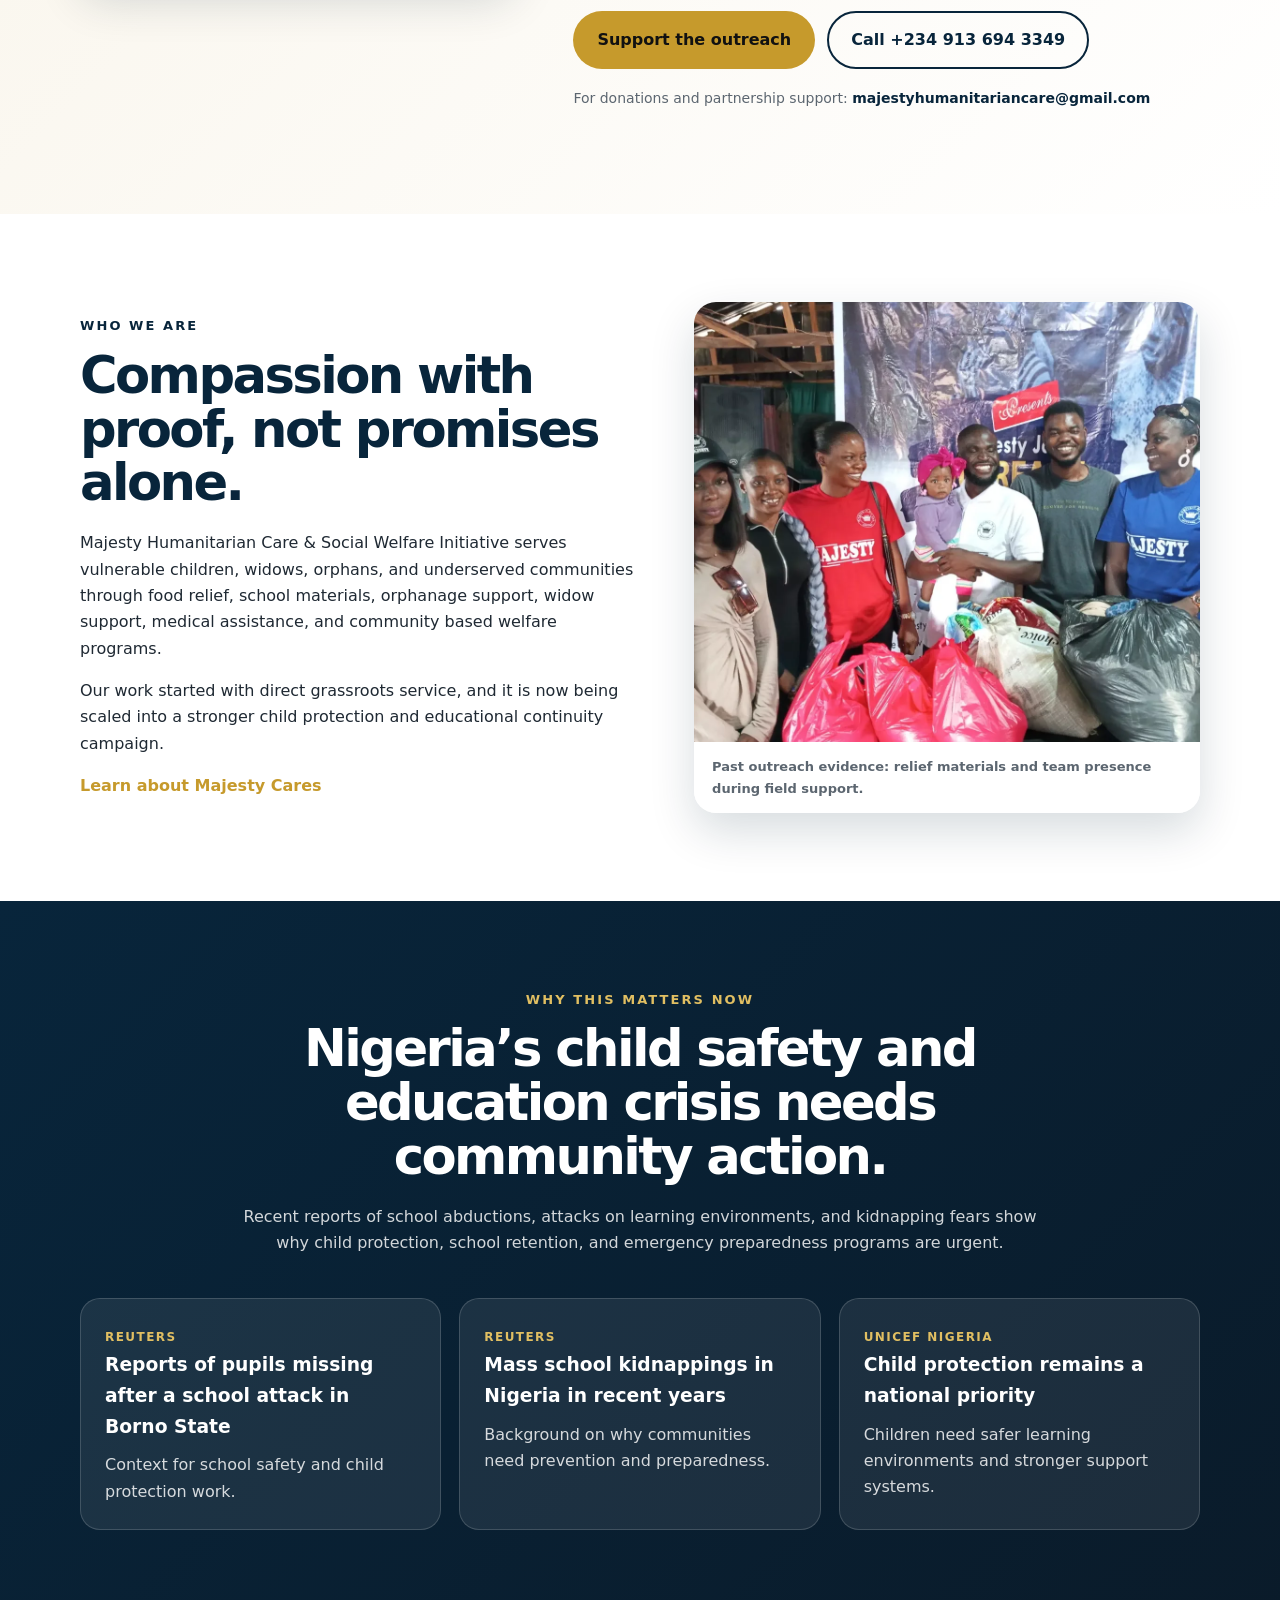
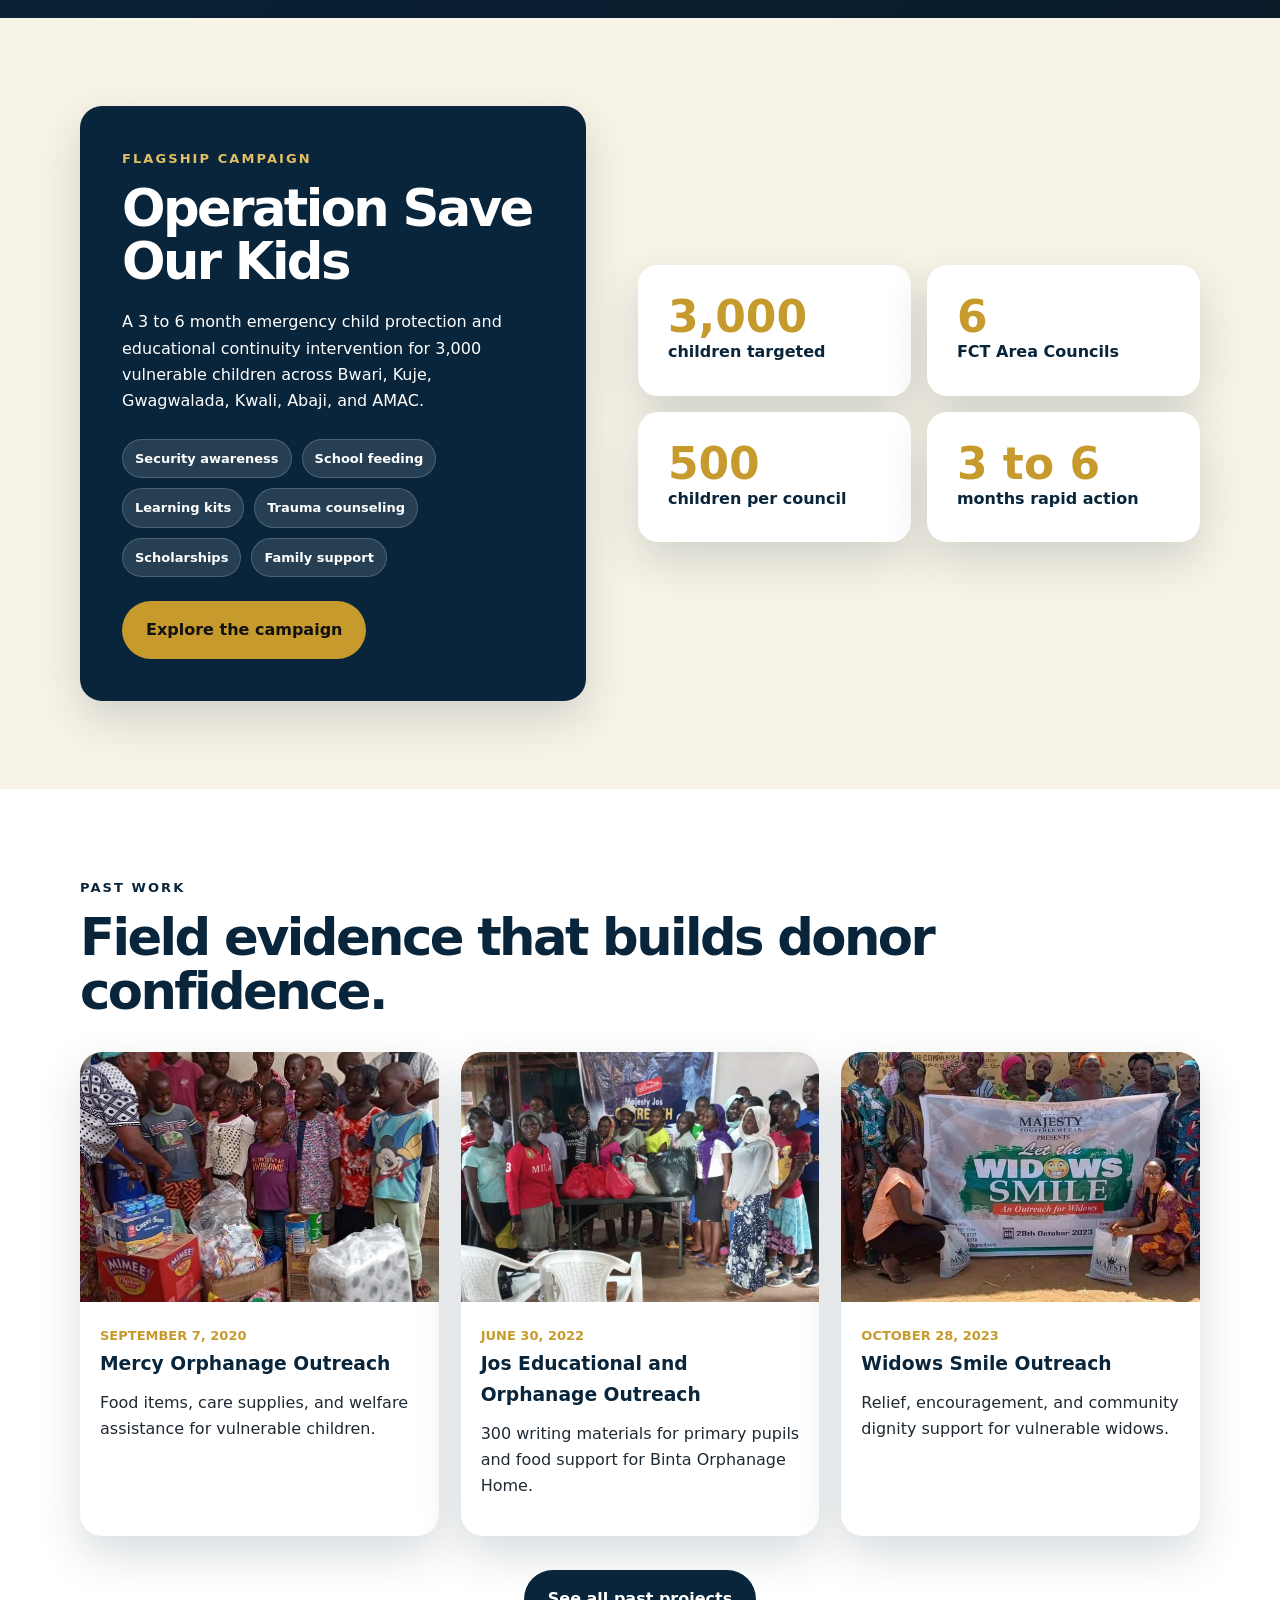
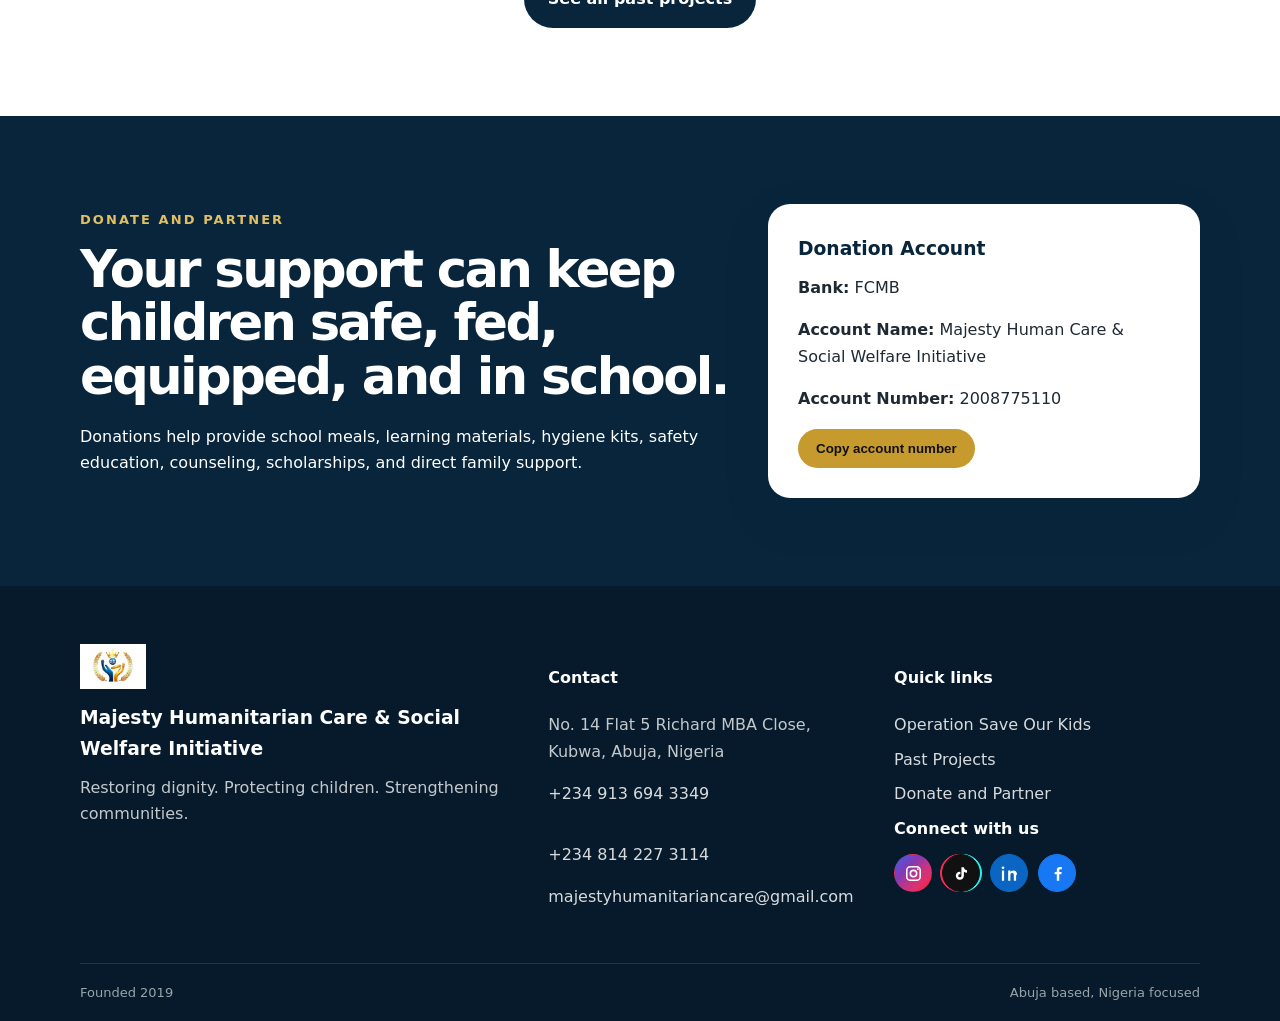
==== commit a606b269: "Add October 31 widows and aged women outreach" ====
--- a/index.html
+++ b/index.html
@@ -23,6 +23,7 @@
     <button class="nav-toggle" aria-expanded="false" aria-label="Open menu"><span></span><span></span><span></span></button>
     <nav class="main-nav" aria-label="Primary navigation">
       <a href="index.html">Home</a>
+      <a href="#upcoming-outreach">Upcoming Outreach</a>
       <a href="about.html">About</a>
       <a href="operation-save-our-kids.html">Operation Save Our Kids</a>
       <a href="projects.html">Past Projects</a>
@@ -43,6 +44,7 @@
     <p class="lead">A grassroots humanitarian organization protecting vulnerable children, supporting widows and orphans, and restoring hope to underserved communities across Nigeria.</p>
     <div class="hero-actions">
       <a class="btn btn-primary" href="operation-save-our-kids.html">Support Operation Save Our Kids</a>
+      <a class="btn btn-light" href="#upcoming-outreach">Upcoming Outreach</a>
       <a class="btn btn-light" href="projects.html">View Past Projects</a>
       <a class="btn btn-outline" href="donate.html">Donate Now</a>
     </div>
@@ -51,6 +53,38 @@
       <span>Abuja based</span>
       <span>Real field outreach</span>
       <span>3,000 children targeted</span>
+    </div>
+  </div>
+</section>
+
+<section class="section upcoming-outreach" id="upcoming-outreach">
+  <div class="container outreach-grid">
+    <div class="outreach-poster image-card">
+      <img src="assets/images/outreach-widows-aged-women-31-october-2026.jpg" alt="Outreach for widows and aged women on 31 October 2026 in GSS Byazhin, Kubwa, Abuja">
+      <div class="image-caption">Upcoming community outreach: Building Hope Together.</div>
+    </div>
+    <div class="outreach-copy">
+      <p class="eyebrow gold">Upcoming Community Outreach</p>
+      <h2>Building Hope Together</h2>
+      <p class="large-text">Outreach for widows and aged women in Kubwa, Abuja.</p>
+      <div class="event-facts">
+        <div><span>Date</span><strong>Saturday, 31 October 2026</strong></div>
+        <div><span>Time</span><strong>10:00 AM</strong></div>
+        <div><span>Location</span><strong>GSS Byazhin, Kubwa - Abuja</strong></div>
+      </div>
+      <p>We will extend care, practical support, and encouragement to widows and aged women in our community. The outreach will include free medical checkups for sugar levels, blood pressure, and malaria.</p>
+      <div class="support-chips" aria-label="Ways to support the outreach">
+        <span>Food stuffs</span>
+        <span>Monetary donations</span>
+        <span>Toiletries and household items</span>
+        <span>Medical support</span>
+        <span>Volunteer service</span>
+      </div>
+      <div class="outreach-actions">
+        <a class="btn btn-primary" href="donate.html">Support the outreach</a>
+        <a class="btn btn-outline-navy" href="tel:+2349136943349">Call +234 913 694 3349</a>
+      </div>
+      <p class="outreach-contact">For donations and partnership support: <a href="mailto:majestyhumanitariancare@gmail.com">majestyhumanitariancare@gmail.com</a></p>
     </div>
   </div>
 </section>
--- a/assets/css/styles.css
+++ b/assets/css/styles.css
@@ -22,10 +22,10 @@
 .site-header{position:sticky;top:0;z-index:50;background:rgba(255,255,255,.94);backdrop-filter:blur(14px);box-shadow:0 1px 0 rgba(8,37,59,.08)}
 .header-inner{display:flex;align-items:center;justify-content:space-between;min-height:78px;gap:24px}.brand{display:flex;align-items:center;gap:12px}.brand img{width:50px;height:42px;object-fit:contain}.brand strong{display:block;color:var(--navy);letter-spacing:.2px}.brand small{display:block;color:var(--gold);font-size:12px;font-weight:700;text-transform:uppercase;letter-spacing:.1em}.main-nav{display:flex;align-items:center;gap:20px;font-weight:700;font-size:14px;color:var(--navy)}.main-nav a{position:relative}.main-nav a:after{content:"";position:absolute;left:0;bottom:-8px;width:0;height:2px;background:var(--gold);transition:.25s}.main-nav a:hover:after{width:100%}.nav-toggle{display:none;border:0;background:var(--navy);border-radius:10px;padding:10px;gap:4px;flex-direction:column}.nav-toggle span{width:24px;height:2px;background:#fff;display:block}
 .hero{position:relative;min-height:700px;display:grid;align-items:center;overflow:hidden;background:var(--navy);color:#fff}.hero-bg{position:absolute;inset:0}.hero-bg:after{content:"";position:absolute;inset:0;background:linear-gradient(90deg,rgba(8,37,59,.92),rgba(8,37,59,.62),rgba(8,37,59,.18))}.hero-bg img{width:100%;height:100%;object-fit:cover}.hero-content{position:relative;z-index:1;padding:90px 0}.eyebrow{font-size:13px;font-weight:900;text-transform:uppercase;letter-spacing:.16em;margin:0 0 12px}.eyebrow.gold{color:var(--gold-2)}.eyebrow.navy{color:var(--navy)}.hero h1,.page-hero h1{font-size:clamp(44px,7vw,86px);line-height:.96;margin:0 0 22px;letter-spacing:-.06em;max-width:850px}.lead,.page-hero p{font-size:clamp(18px,2.3vw,24px);max-width:720px;margin:0 0 30px;color:rgba(255,255,255,.9)}.hero-actions{display:flex;flex-wrap:wrap;gap:14px;align-items:center}.btn{display:inline-flex;align-items:center;justify-content:center;border-radius:999px;padding:14px 22px;font-weight:900;border:2px solid transparent;transition:.2s;cursor:pointer}.btn:hover{transform:translateY(-2px)}.btn-primary{background:var(--gold);color:#111}.btn-secondary{background:var(--navy);color:#fff}.btn-light{background:#fff;color:var(--navy)}.btn-outline{border-color:rgba(255,255,255,.65);color:#fff}.credibility-strip{margin-top:34px;display:flex;flex-wrap:wrap;gap:10px}.credibility-strip span{background:rgba(255,255,255,.13);border:1px solid rgba(255,255,255,.23);border-radius:999px;padding:9px 13px;font-weight:800;font-size:13px}
-.section{padding:88px 0}.muted{background:var(--soft)}.split-grid{display:grid;grid-template-columns:1fr .9fr;gap:52px;align-items:center}.split-grid.reverse{grid-template-columns:.9fr 1fr}h2{font-size:clamp(32px,4vw,54px);line-height:1.05;letter-spacing:-.05em;color:var(--navy);margin:0 0 20px}h3{margin:0 0 10px;color:var(--navy)}p{margin:0 0 16px}.large-text{font-size:24px;color:var(--navy);font-weight:700}.text-link{color:var(--gold);font-weight:900}.image-card{background:#fff;border-radius:var(--radius);overflow:hidden;box-shadow:var(--shadow)}.image-card img{width:100%;height:440px;object-fit:cover}.official-card img{height:auto;object-fit:contain;background:#fff}.image-caption{padding:14px 18px;background:#fff;color:var(--muted);font-size:13px;font-weight:700}.section-heading{margin-bottom:34px}.section-heading.centered{max-width:800px;margin:0 auto 42px}.crisis-section{background:linear-gradient(135deg,var(--navy),#0a1b2a);color:#fff}.crisis-section h2,.crisis-section h3{color:#fff}.crisis-section p{color:rgba(255,255,255,.82)}.news-grid{display:grid;grid-template-columns:repeat(3,1fr);gap:18px}.news-card{background:rgba(255,255,255,.08);border:1px solid rgba(255,255,255,.16);border-radius:20px;padding:24px;min-height:220px}.news-card span{color:var(--gold-2);font-weight:900;text-transform:uppercase;font-size:12px;letter-spacing:.12em}.news-card p{margin-bottom:0}.osok-highlight{background:var(--cream)}.callout-panel{background:var(--navy);color:#fff;border-radius:var(--radius);padding:42px;box-shadow:var(--shadow)}.callout-panel h2{color:#fff}.mini-list{display:flex;gap:10px;flex-wrap:wrap;margin:24px 0}.mini-list span{background:rgba(255,255,255,.12);border:1px solid rgba(255,255,255,.18);padding:8px 12px;border-radius:999px;font-weight:800;font-size:13px}.impact-board{display:grid;grid-template-columns:1fr 1fr;gap:16px}.impact-board div{background:#fff;border-radius:20px;padding:30px;box-shadow:var(--shadow)}.impact-board strong{display:block;font-size:44px;color:var(--gold);line-height:1}.impact-board span{font-weight:800;color:var(--navy)}.project-preview-grid{display:grid;grid-template-columns:repeat(3,1fr);gap:22px}.project-card{background:#fff;border-radius:var(--radius);overflow:hidden;box-shadow:var(--shadow)}.project-card img{height:250px;width:100%;object-fit:cover}.project-card div{padding:20px}.project-card span{color:var(--gold);font-weight:900;font-size:13px;text-transform:uppercase}.center-action{text-align:center;margin-top:34px}.donate-strip{background:var(--navy);color:#fff}.donate-strip h2{color:#fff}.donate-grid{display:grid;grid-template-columns:1.2fr .8fr;gap:40px;align-items:center}.donate-grid.big{align-items:start}.bank-card{background:#fff;color:var(--text);border-radius:var(--radius);padding:30px;box-shadow:var(--shadow)}.bank-card h2,.bank-card h3{color:var(--navy)}.copy-btn{border:0;background:var(--gold);color:#111;font-weight:900;border-radius:999px;padding:12px 18px;cursor:pointer}.small-note{font-size:13px;color:var(--muted);margin-top:18px}.sticky-card{position:sticky;top:100px}
+.section{padding:88px 0}.muted{background:var(--soft)}.split-grid{display:grid;grid-template-columns:1fr .9fr;gap:52px;align-items:center}.split-grid.reverse{grid-template-columns:.9fr 1fr}h2{font-size:clamp(32px,4vw,54px);line-height:1.05;letter-spacing:-.05em;color:var(--navy);margin:0 0 20px}h3{margin:0 0 10px;color:var(--navy)}p{margin:0 0 16px}.large-text{font-size:24px;color:var(--navy);font-weight:700}.text-link{color:var(--gold);font-weight:900}.image-card{background:#fff;border-radius:var(--radius);overflow:hidden;box-shadow:var(--shadow)}.image-card img{width:100%;height:440px;object-fit:cover}.official-card img{height:auto;object-fit:contain;background:#fff}.image-caption{padding:14px 18px;background:#fff;color:var(--muted);font-size:13px;font-weight:700}.upcoming-outreach{background:linear-gradient(135deg,var(--cream),#fff)}.outreach-grid{display:grid;grid-template-columns:.82fr 1.18fr;gap:58px;align-items:center}.outreach-poster{background:#fff}.outreach-poster img{height:auto;aspect-ratio:1/1;object-fit:cover}.outreach-copy h2{font-size:clamp(40px,5vw,70px);margin-bottom:12px}.event-facts{display:grid;grid-template-columns:1fr 1fr;gap:12px;margin:28px 0}.event-facts div{background:#fff;border-left:4px solid var(--gold);border-radius:14px;padding:14px 16px;box-shadow:0 10px 26px rgba(8,37,59,.07)}.event-facts div:last-child{grid-column:1/-1}.event-facts span{display:block;color:var(--green);font-size:11px;font-weight:900;letter-spacing:.12em;text-transform:uppercase}.event-facts strong{display:block;color:var(--navy);font-size:16px;line-height:1.3}.support-chips{display:flex;flex-wrap:wrap;gap:10px;margin:24px 0}.support-chips span{background:var(--navy);color:#fff;border-radius:999px;padding:9px 13px;font-size:13px;font-weight:800}.outreach-actions{display:flex;flex-wrap:wrap;gap:12px;margin-top:26px}.btn-outline-navy{border:2px solid var(--navy);color:var(--navy)}.outreach-contact{font-size:14px;color:var(--muted);margin-top:18px}.outreach-contact a{color:var(--navy);font-weight:900}.section-heading{margin-bottom:34px}.section-heading.centered{max-width:800px;margin:0 auto 42px}.crisis-section{background:linear-gradient(135deg,var(--navy),#0a1b2a);color:#fff}.crisis-section h2,.crisis-section h3{color:#fff}.crisis-section p{color:rgba(255,255,255,.82)}.news-grid{display:grid;grid-template-columns:repeat(3,1fr);gap:18px}.news-card{background:rgba(255,255,255,.08);border:1px solid rgba(255,255,255,.16);border-radius:20px;padding:24px;min-height:220px}.news-card span{color:var(--gold-2);font-weight:900;text-transform:uppercase;font-size:12px;letter-spacing:.12em}.news-card p{margin-bottom:0}.osok-highlight{background:var(--cream)}.callout-panel{background:var(--navy);color:#fff;border-radius:var(--radius);padding:42px;box-shadow:var(--shadow)}.callout-panel h2{color:#fff}.mini-list{display:flex;gap:10px;flex-wrap:wrap;margin:24px 0}.mini-list span{background:rgba(255,255,255,.12);border:1px solid rgba(255,255,255,.18);padding:8px 12px;border-radius:999px;font-weight:800;font-size:13px}.impact-board{display:grid;grid-template-columns:1fr 1fr;gap:16px}.impact-board div{background:#fff;border-radius:20px;padding:30px;box-shadow:var(--shadow)}.impact-board strong{display:block;font-size:44px;color:var(--gold);line-height:1}.impact-board span{font-weight:800;color:var(--navy)}.project-preview-grid{display:grid;grid-template-columns:repeat(3,1fr);gap:22px}.project-card{background:#fff;border-radius:var(--radius);overflow:hidden;box-shadow:var(--shadow)}.project-card img{height:250px;width:100%;object-fit:cover}.project-card div{padding:20px}.project-card span{color:var(--gold);font-weight:900;font-size:13px;text-transform:uppercase}.center-action{text-align:center;margin-top:34px}.donate-strip{background:var(--navy);color:#fff}.donate-strip h2{color:#fff}.donate-grid{display:grid;grid-template-columns:1.2fr .8fr;gap:40px;align-items:center}.donate-grid.big{align-items:start}.bank-card{background:#fff;color:var(--text);border-radius:var(--radius);padding:30px;box-shadow:var(--shadow)}.bank-card h2,.bank-card h3{color:var(--navy)}.copy-btn{border:0;background:var(--gold);color:#111;font-weight:900;border-radius:999px;padding:12px 18px;cursor:pointer}.small-note{font-size:13px;color:var(--muted);margin-top:18px}.sticky-card{position:sticky;top:100px}
 .page-hero{background:linear-gradient(135deg,var(--navy),var(--navy-2));color:#fff;padding:110px 0}.page-hero.compact{padding:92px 0}.page-hero.operation-hero{background:linear-gradient(rgba(8,37,59,.82),rgba(8,37,59,.82)),url('../images/hero-school-outreach.webp') center/cover}.values-grid{display:grid;grid-template-columns:repeat(3,1fr);gap:20px}.values-grid.small{grid-template-columns:1fr 1fr;margin-top:26px}.values-grid div{background:#fff;border-radius:20px;padding:24px;box-shadow:0 10px 30px rgba(8,37,59,.08)}.values-grid span{color:var(--gold);font-weight:900}.area-grid{display:grid;grid-template-columns:repeat(6,1fr);gap:16px}.area-grid div{background:#fff;border-radius:18px;padding:24px;text-align:center;box-shadow:0 10px 28px rgba(8,37,59,.08)}.area-grid h3{font-size:18px}.area-grid p{margin:0;color:var(--gold);font-weight:900}.pillar-grid{display:grid;grid-template-columns:repeat(4,1fr);gap:18px}.pillar-card{background:#fff;border-radius:22px;padding:26px;box-shadow:var(--shadow)}.pillar-card span{color:var(--gold);font-weight:900}.pillar-card ul{padding-left:18px;margin-bottom:0}.news-stack{display:grid;gap:14px}.news-stack a{display:block;background:rgba(255,255,255,.08);border:1px solid rgba(255,255,255,.16);border-radius:18px;padding:20px;font-weight:900}.timeline-section{background:#fff}.timeline-item{display:grid;grid-template-columns:220px 1fr;gap:34px;padding:36px 0;border-bottom:1px solid #e5e8eb}.timeline-date{color:var(--gold);font-weight:900}.photo-row{display:grid;grid-template-columns:1fr 1fr;gap:16px;margin-top:20px}.photo-row.three{grid-template-columns:repeat(3,1fr)}.photo-row img{height:280px;width:100%;object-fit:cover;border-radius:18px}.check-list{display:grid;grid-template-columns:1fr 1fr;gap:8px 22px;padding-left:18px}.gallery-filters{display:flex;flex-wrap:wrap;gap:10px;margin-bottom:28px}.gallery-filters button{border:1px solid #d8dde3;background:#fff;border-radius:999px;padding:10px 16px;font-weight:900;cursor:pointer}.gallery-filters .active{background:var(--navy);color:#fff;border-color:var(--navy)}.gallery-grid{display:grid;grid-template-columns:repeat(3,1fr);gap:18px}.gallery-grid figure{margin:0;background:#fff;border-radius:18px;overflow:hidden;box-shadow:0 10px 28px rgba(8,37,59,.1)}.gallery-grid img{height:310px;width:100%;object-fit:cover}.gallery-grid figcaption{padding:13px 15px;font-weight:800;color:var(--navy)}.support-list{display:grid;grid-template-columns:1fr 1fr;gap:12px}.support-list div{background:var(--soft);border-radius:14px;padding:15px;font-weight:800;color:var(--navy)}.contact-grid{display:grid;grid-template-columns:1fr .8fr;gap:40px;align-items:center}.contact-card{background:var(--cream);border-radius:var(--radius);padding:36px;box-shadow:var(--shadow)}.contact-card a{color:var(--navy);font-weight:900}.footer-logo{width:66px;margin-bottom:14px}.site-footer{background:#061a2b;color:#fff;padding:58px 0 18px}.footer-grid{display:grid;grid-template-columns:1.4fr 1fr 1fr;gap:40px}.site-footer h3,.site-footer h4{color:#fff}.site-footer p{color:rgba(255,255,255,.76)}.site-footer a{display:block;color:rgba(255,255,255,.84);margin:0 0 8px}.footer-bottom{border-top:1px solid rgba(255,255,255,.12);margin-top:36px;padding-top:18px;display:flex;justify-content:space-between;color:rgba(255,255,255,.6);font-size:13px}
 @media (max-width:980px){.nav-toggle{display:flex}.main-nav{position:absolute;top:78px;left:0;right:0;background:#fff;display:none;flex-direction:column;align-items:flex-start;padding:24px 5vw;box-shadow:0 18px 30px rgba(8,37,59,.12)}.main-nav.open{display:flex}.split-grid,.split-grid.reverse,.donate-grid,.contact-grid{grid-template-columns:1fr}.news-grid,.project-preview-grid,.values-grid,.pillar-grid,.gallery-grid{grid-template-columns:1fr 1fr}.area-grid{grid-template-columns:repeat(3,1fr)}.timeline-item{grid-template-columns:1fr}.hero{min-height:640px}}
-@media (max-width:680px){.hero h1,.page-hero h1{font-size:42px}.section{padding:62px 0}.news-grid,.project-preview-grid,.values-grid,.values-grid.small,.pillar-grid,.gallery-grid,.support-list,.photo-row,.photo-row.three{grid-template-columns:1fr}.area-grid{grid-template-columns:1fr 1fr}.impact-board{grid-template-columns:1fr}.footer-grid{grid-template-columns:1fr}.footer-bottom{display:block}.image-card img{height:320px}.gallery-grid img,.photo-row img{height:260px}.brand span{display:none}}
+@media (max-width:680px){.hero h1,.page-hero h1{font-size:42px}.section{padding:62px 0}.news-grid,.project-preview-grid,.values-grid,.values-grid.small,.pillar-grid,.gallery-grid,.support-list,.photo-row,.photo-row.three{grid-template-columns:1fr}.area-grid{grid-template-columns:1fr 1fr}.impact-board{grid-template-columns:1fr}.footer-grid{grid-template-columns:1fr}.footer-bottom{display:block}.image-card img{height:320px}.gallery-grid img,.photo-row img{height:260px}.outreach-grid{grid-template-columns:1fr;gap:30px}.event-facts{grid-template-columns:1fr}.event-facts div:last-child{grid-column:auto}.outreach-copy h2{font-size:48px}.brand span{display:none}}
 
 .social-connect h4{margin:0 0 12px;color:#fff}.social-links{display:flex;align-items:center;gap:10px}.social-link{display:inline-flex!important;align-items:center;justify-content:center;width:38px;height:38px;margin:0!important;border:1px solid rgba(255,255,255,.24);border-radius:50%;background:rgba(255,255,255,.08);color:#fff!important;transition:transform .2s,background .2s,border-color .2s}.social-link:hover,.social-link:focus-visible{transform:translateY(-3px);background:var(--gold);border-color:var(--gold);color:#111!important}.social-link svg{width:19px;height:19px;fill:currentColor;stroke:currentColor;stroke-width:1.8}.social-link.linkedin svg,.social-link.facebook svg,.social-link.tiktok svg{stroke:none}.social-link:focus-visible{outline:3px solid var(--gold-2);outline-offset:3px}
 .contact-social{margin-top:24px}.contact-social h3{margin-bottom:12px}.contact-card .social-link{background:var(--navy);border-color:var(--navy);color:#fff!important}.contact-card .social-link:hover,.contact-card .social-link:focus-visible{background:var(--gold);border-color:var(--gold);color:#111!important}
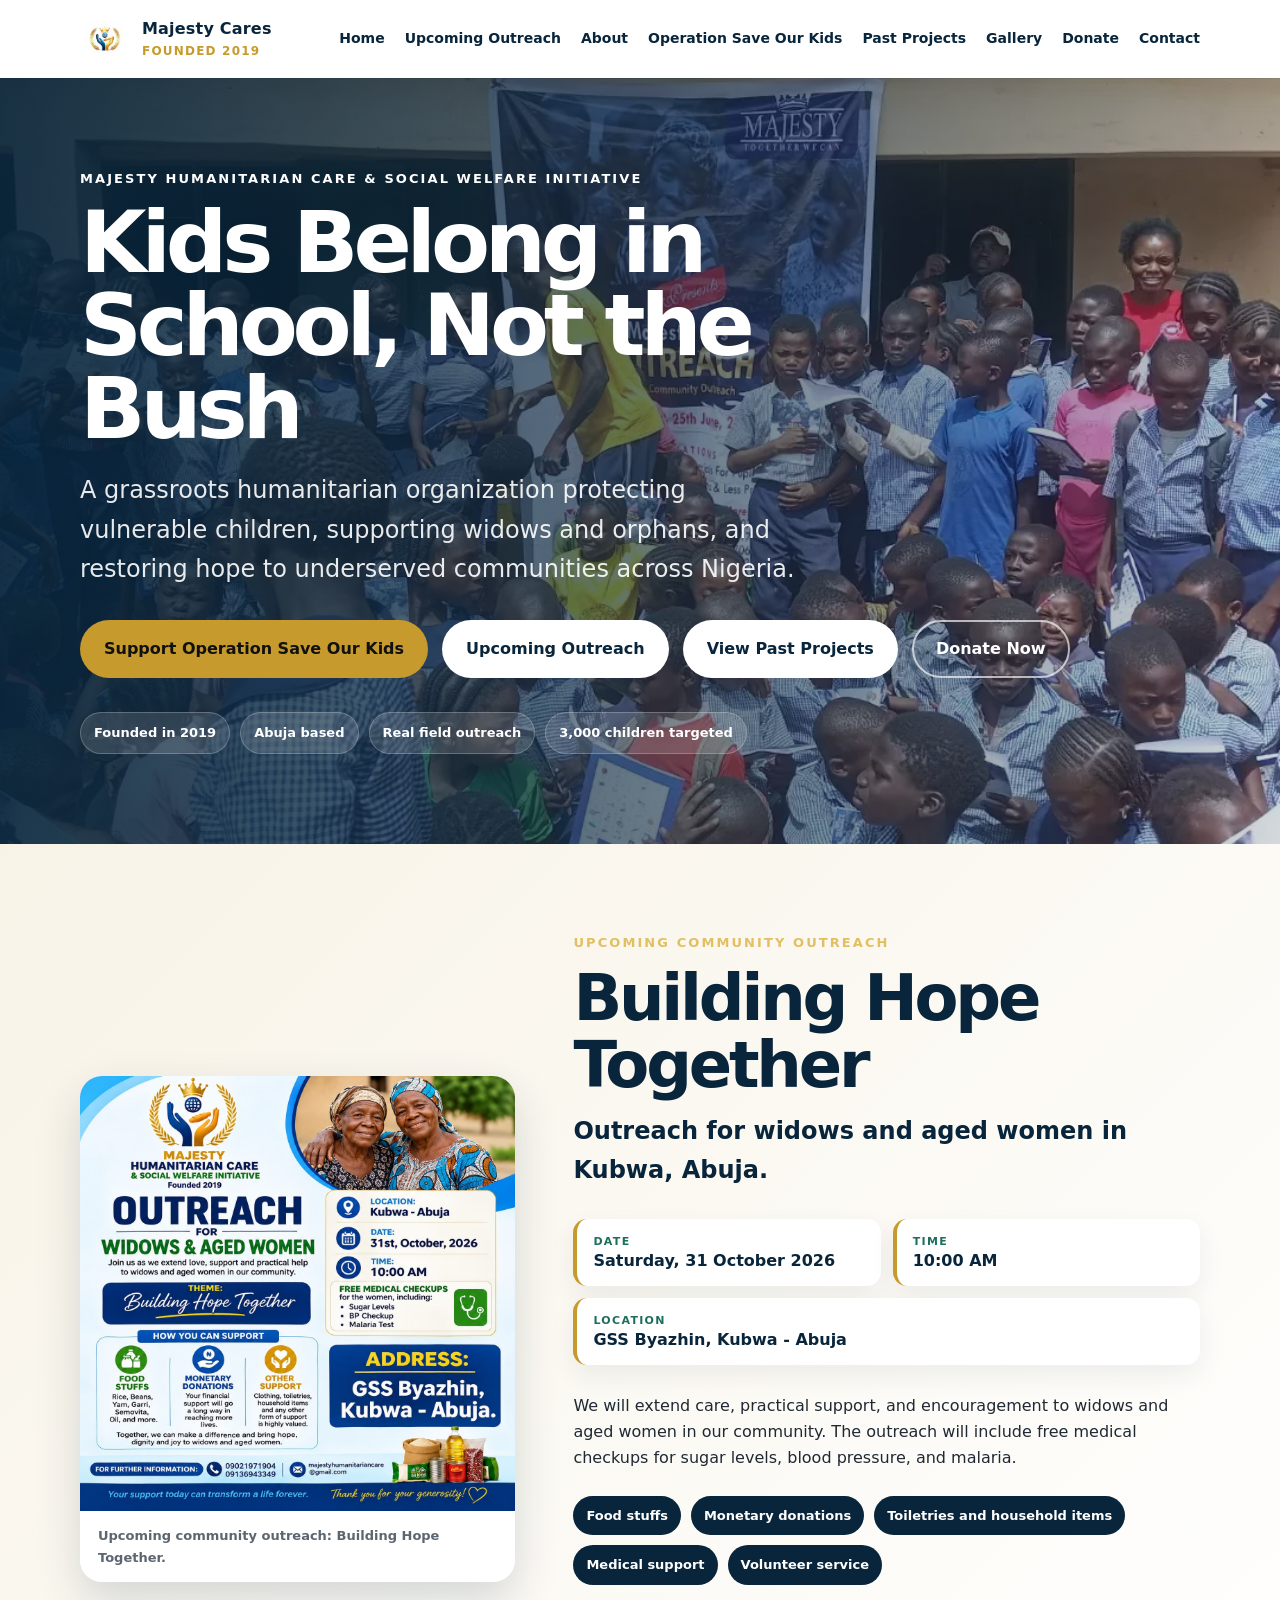
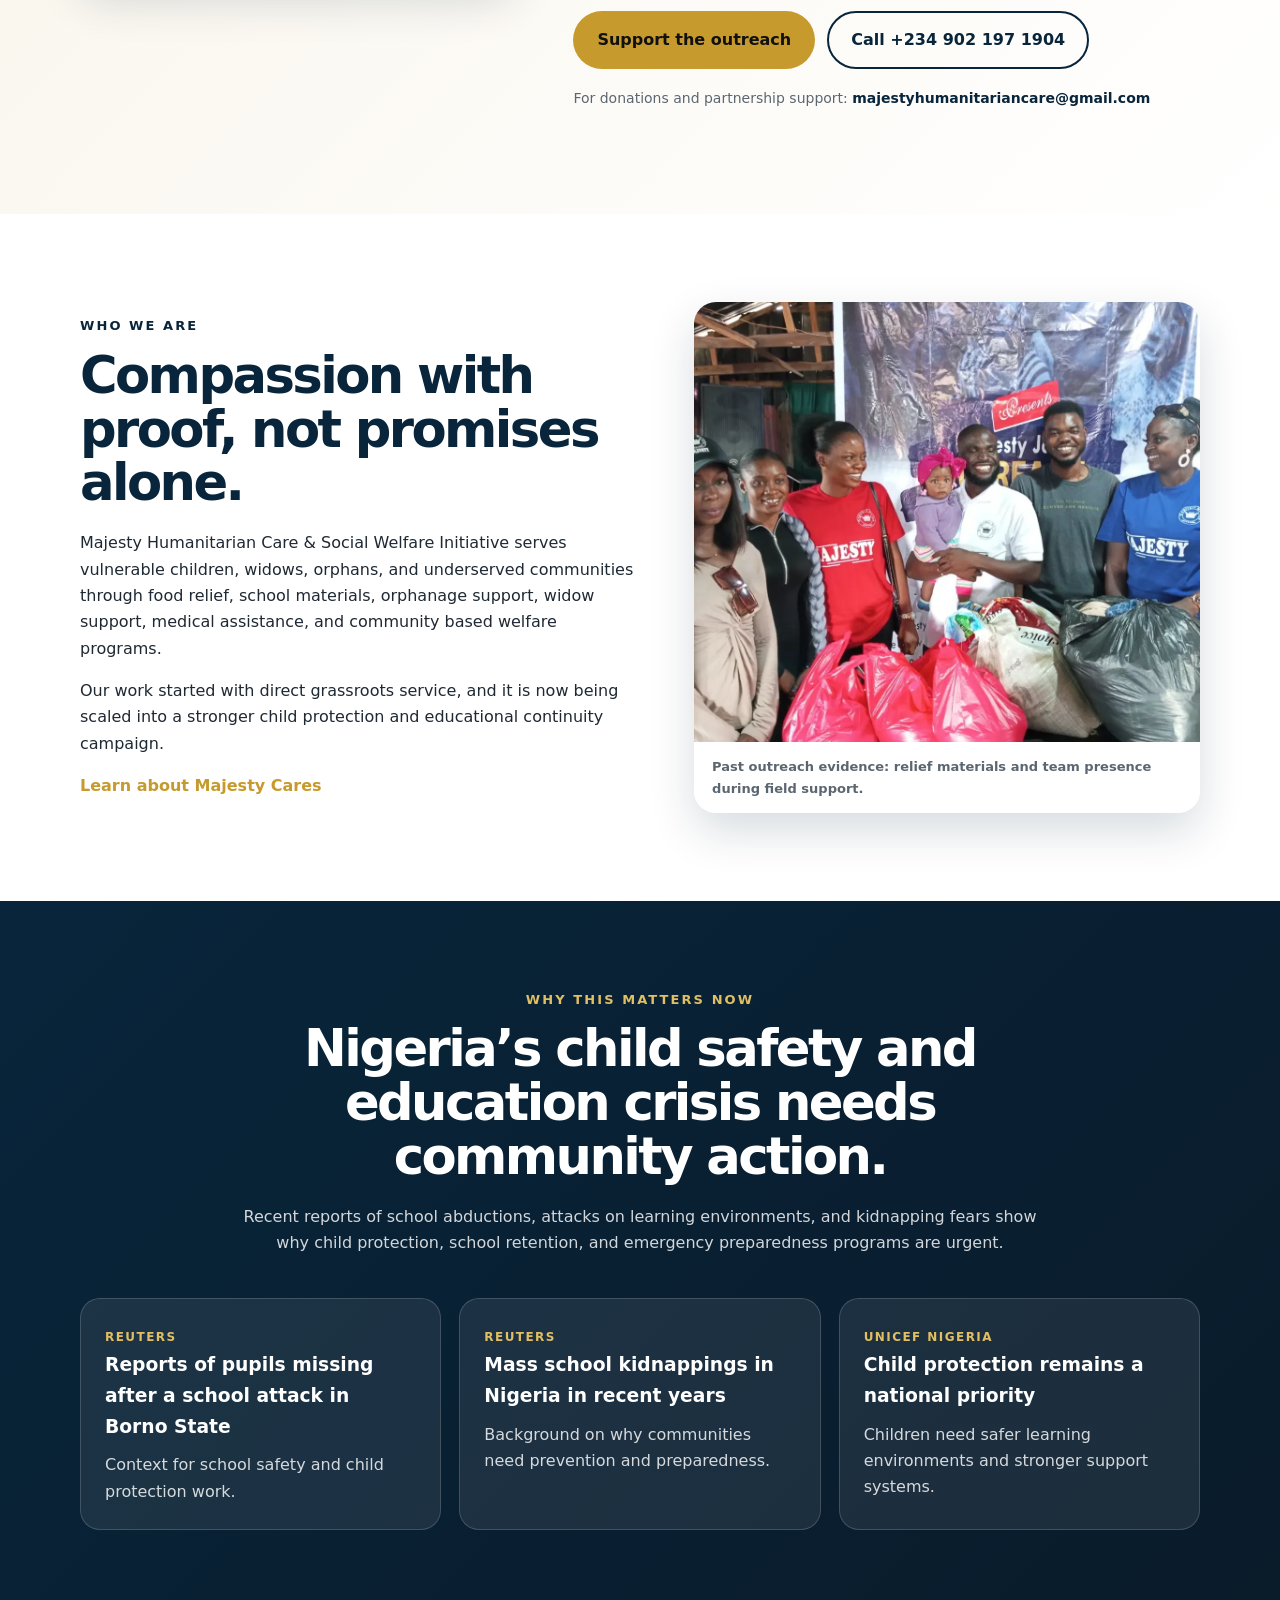
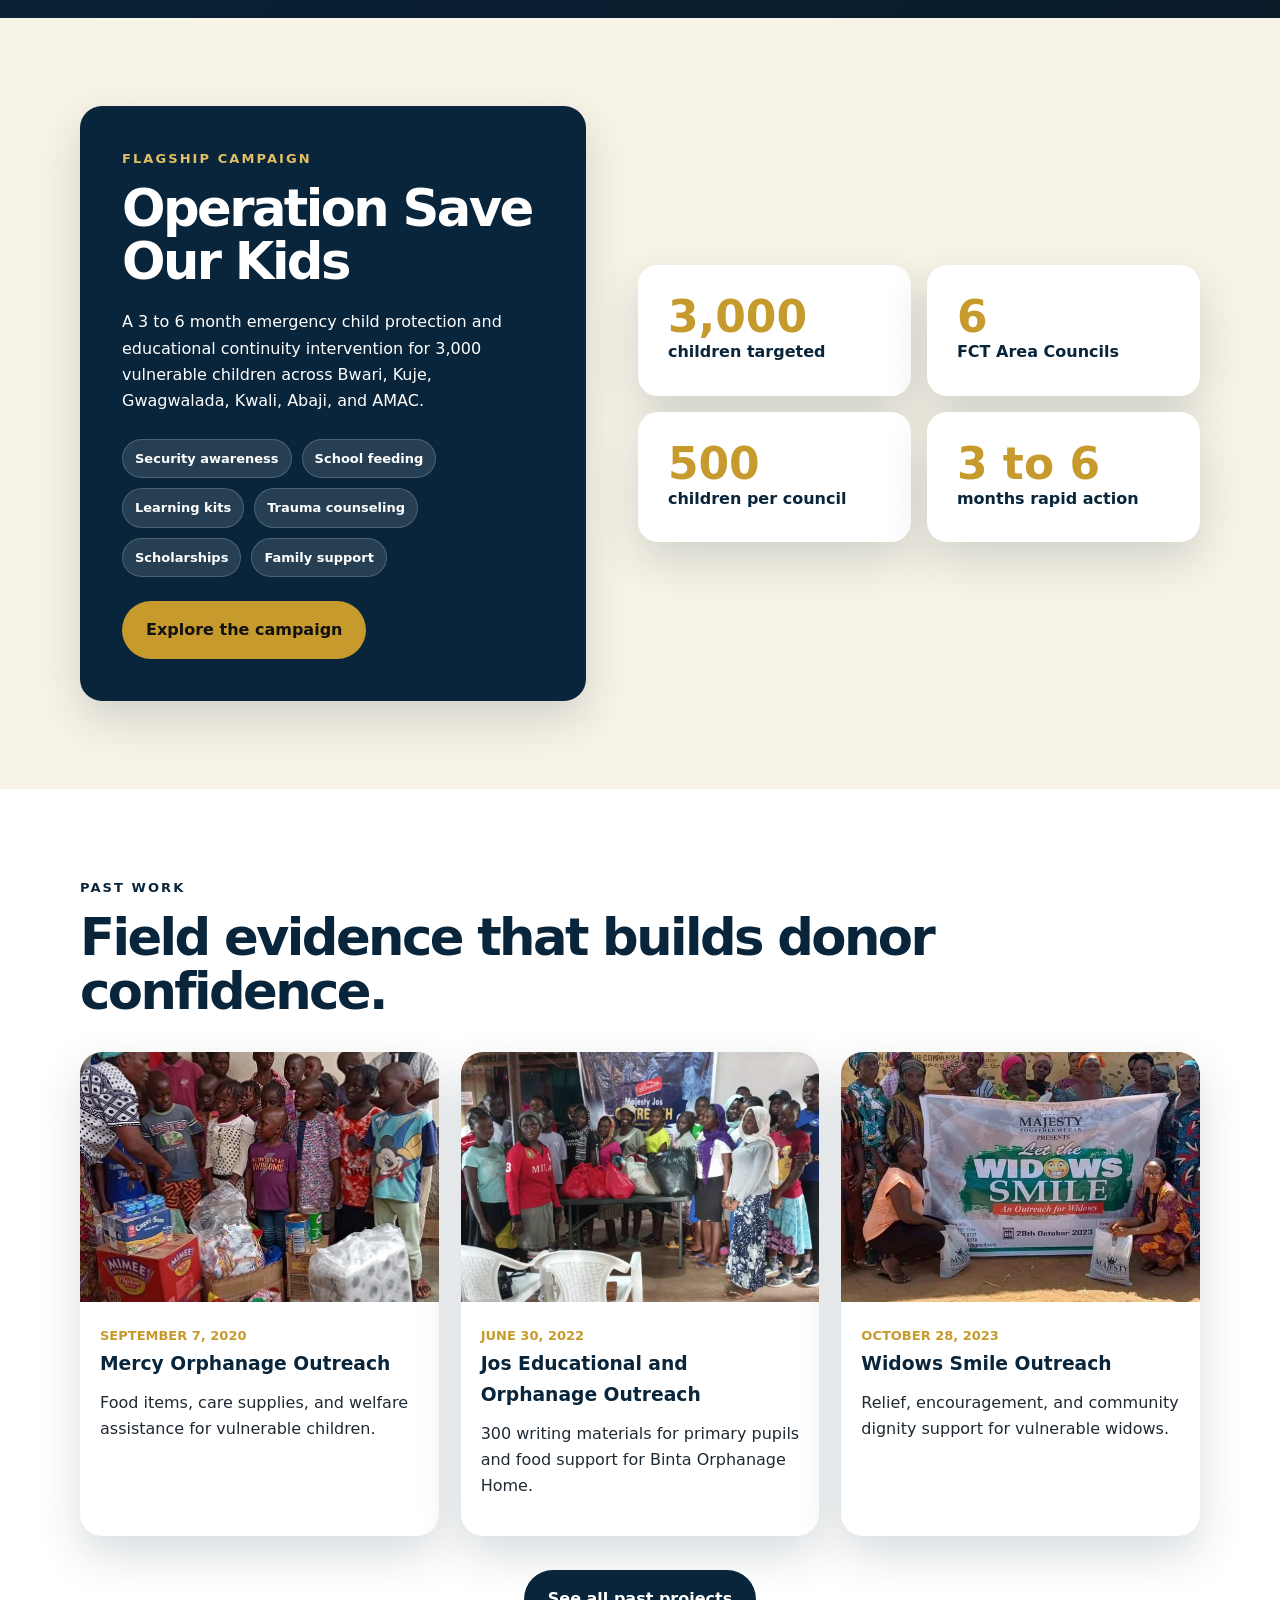
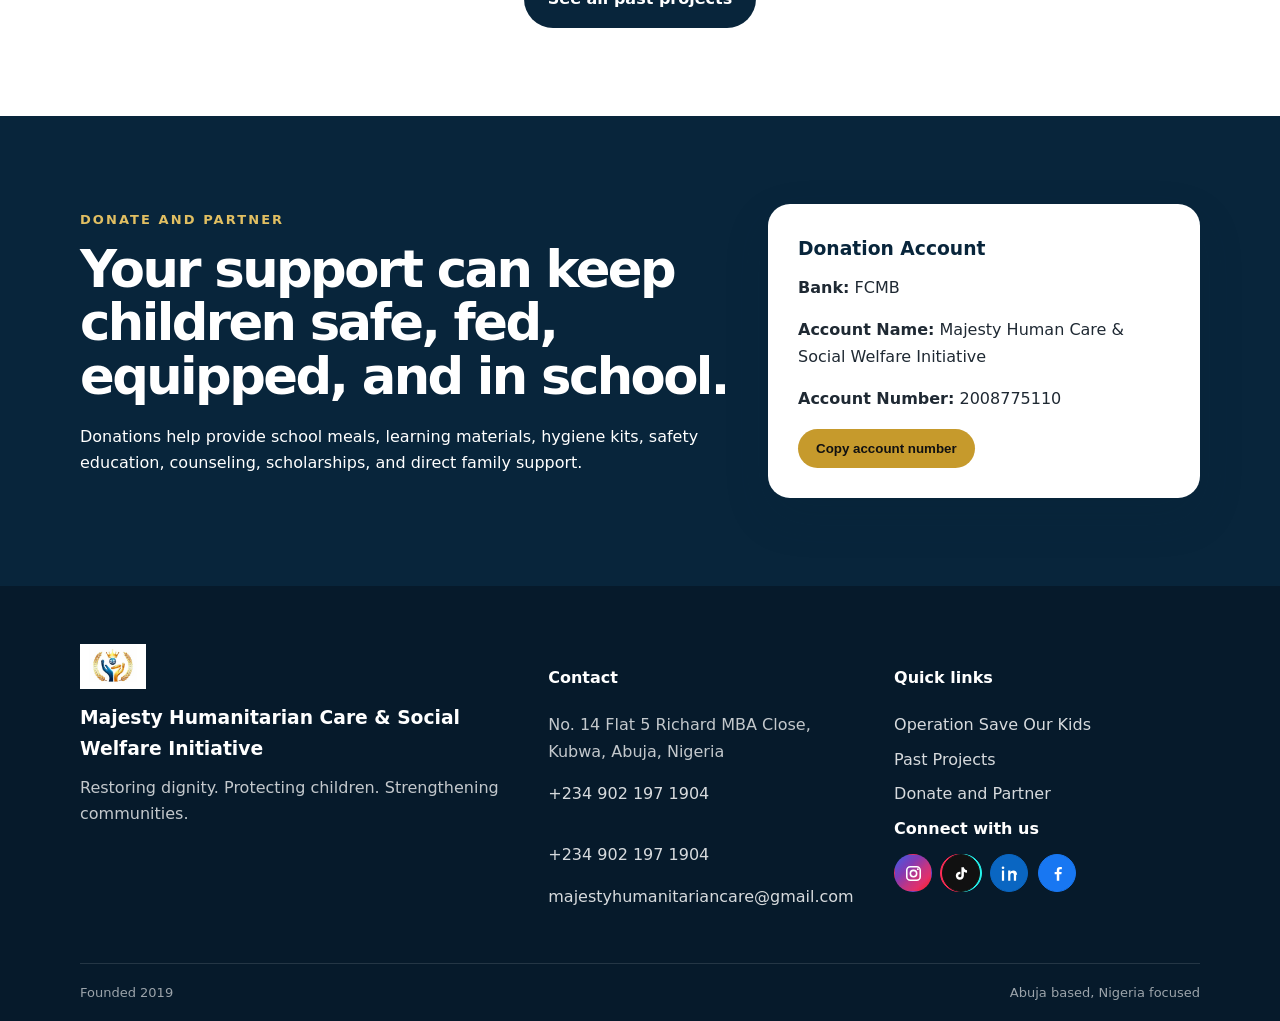
==== commit 5ccfe56a: "Update website contact phone number" ====
--- a/index.html
+++ b/index.html
@@ -82,7 +82,7 @@
       </div>
       <div class="outreach-actions">
         <a class="btn btn-primary" href="donate.html">Support the outreach</a>
-        <a class="btn btn-outline-navy" href="tel:+2349136943349">Call +234 913 694 3349</a>
+        <a class="btn btn-outline-navy" href="tel:+2349021971904">Call +234 902 197 1904</a>
       </div>
       <p class="outreach-contact">For donations and partnership support: <a href="mailto:majestyhumanitariancare@gmail.com">majestyhumanitariancare@gmail.com</a></p>
     </div>
@@ -222,7 +222,7 @@
     <div>
       <h4>Contact</h4>
       <p>No. 14 Flat 5 Richard MBA Close, Kubwa, Abuja, Nigeria</p>
-      <p><a href="tel:+2349136943349">+234 913 694 3349</a><br><a href="tel:+2348142273114">+234 814 227 3114</a></p>
+      <p><a href="tel:+2349021971904">+234 902 197 1904</a><br><a href="tel:+2349021971904">+234 902 197 1904</a></p>
       <p><a href="mailto:majestyhumanitariancare@gmail.com">majestyhumanitariancare@gmail.com</a></p>
     </div>
     <div>
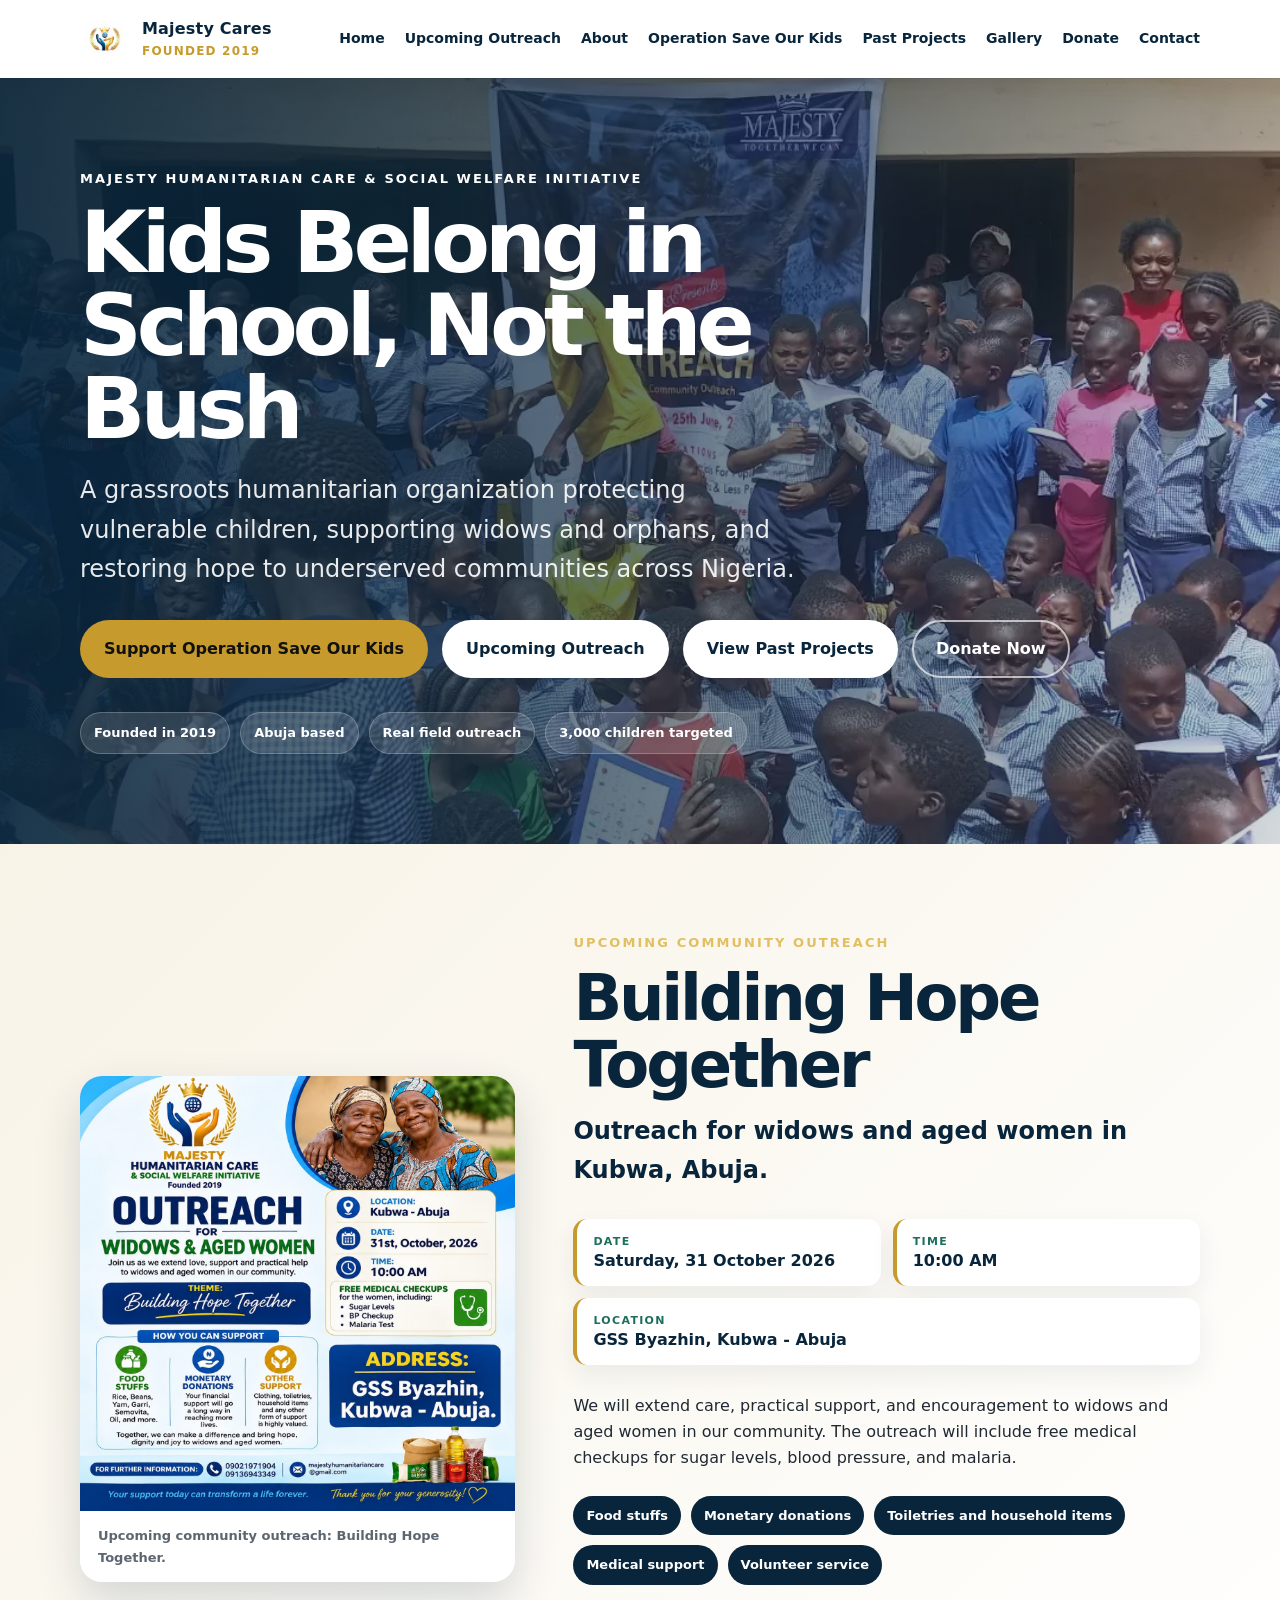
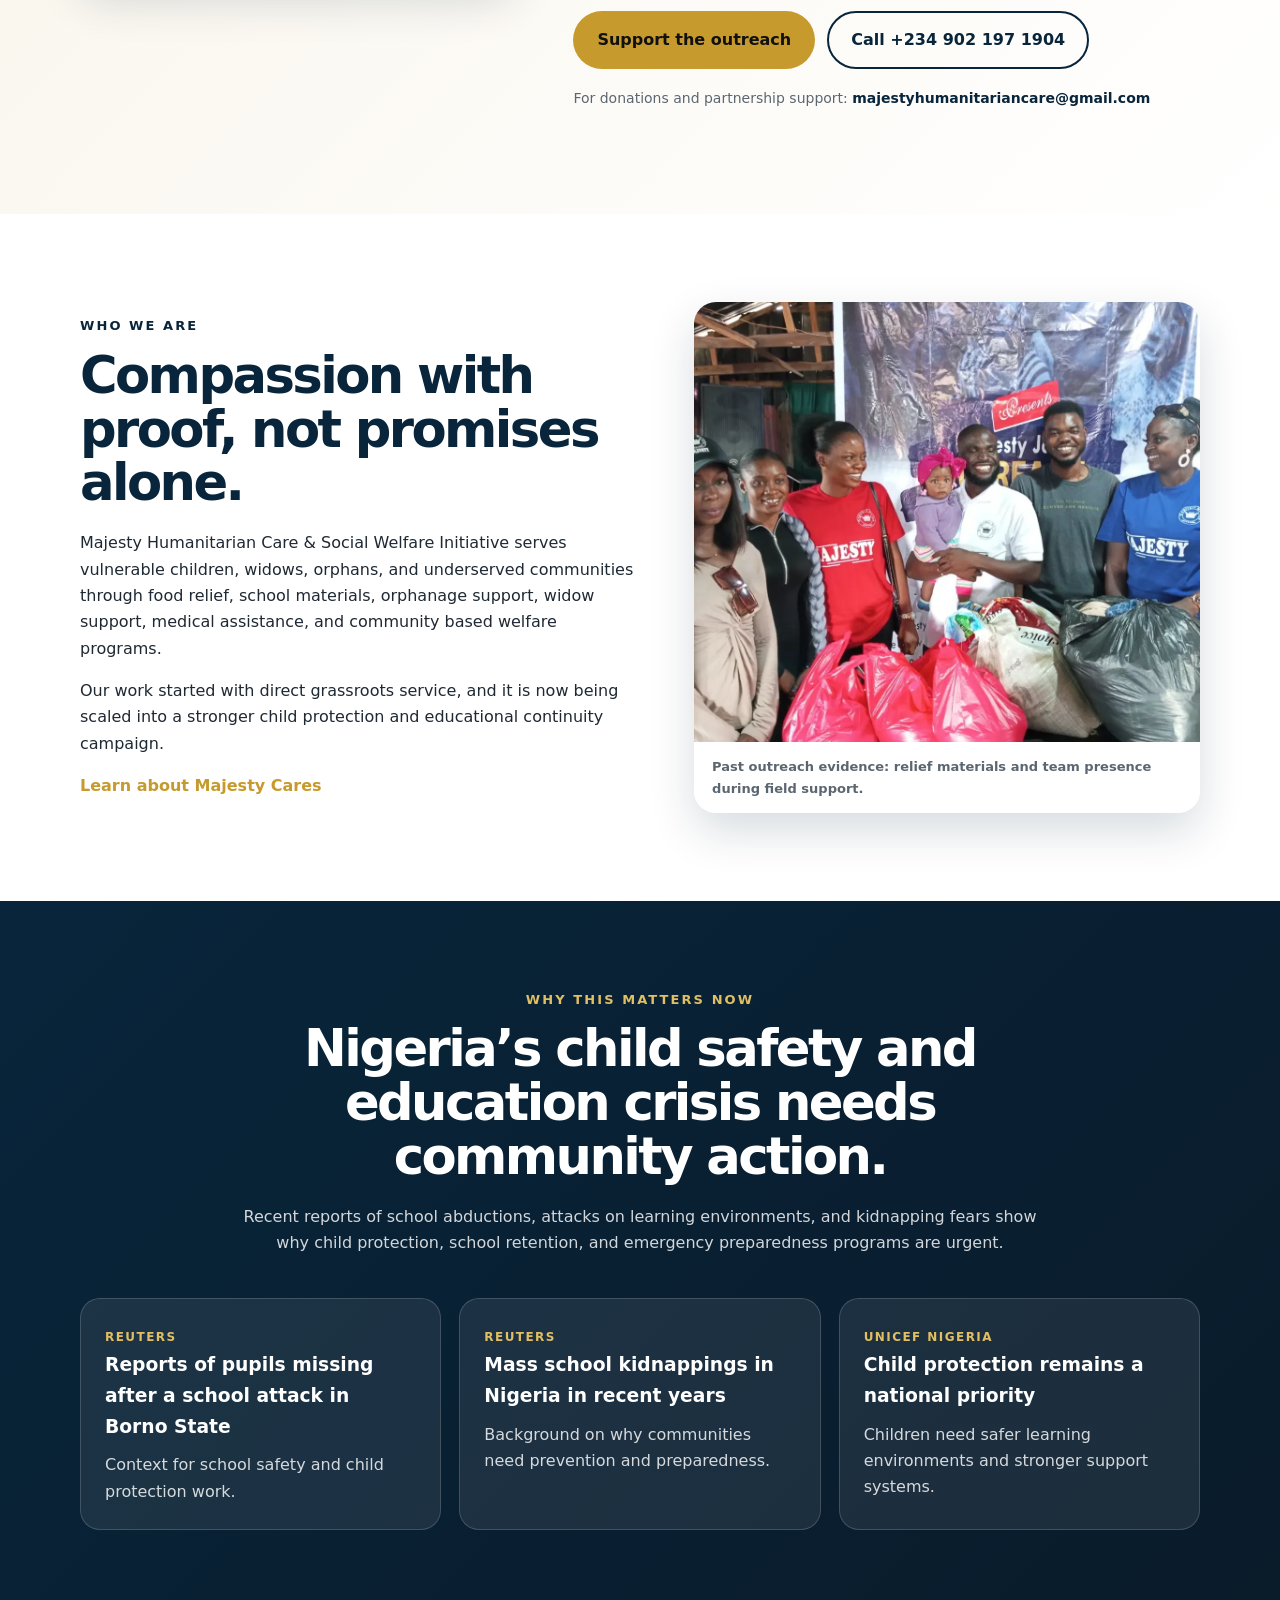
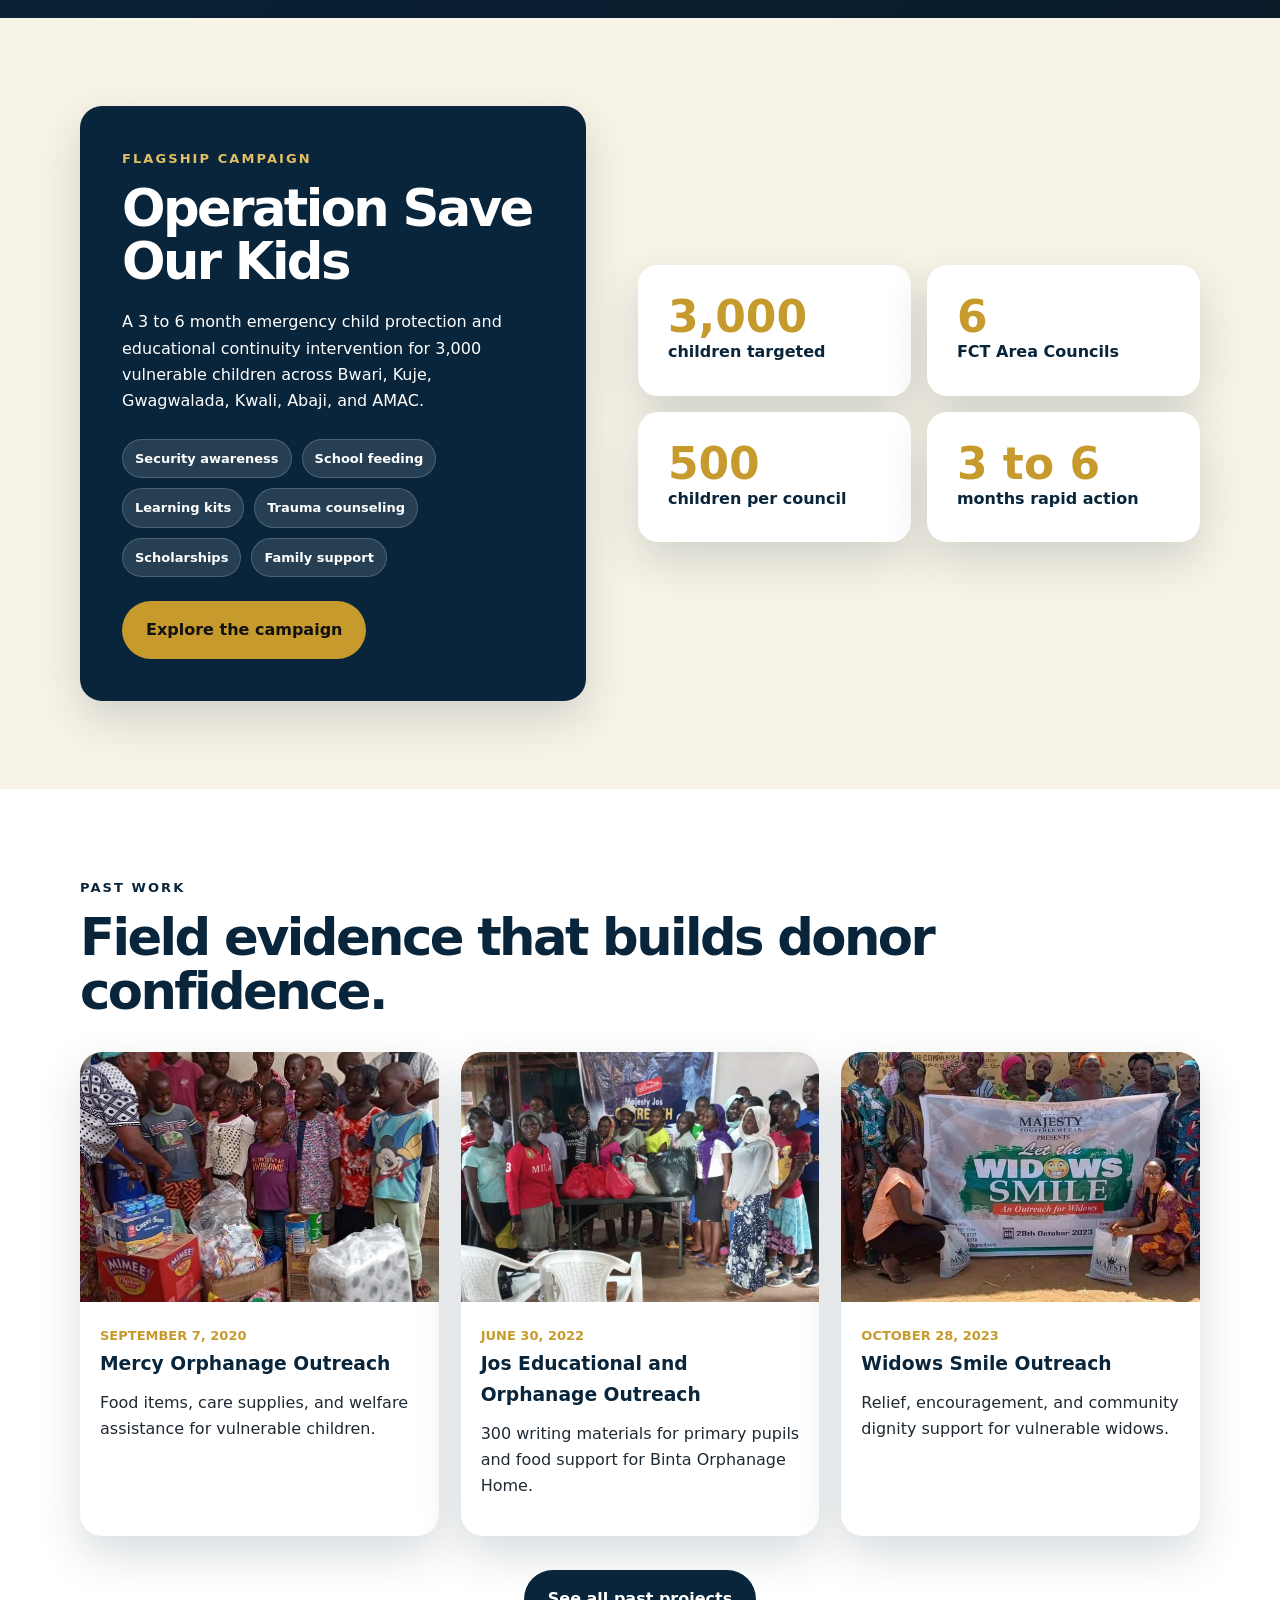
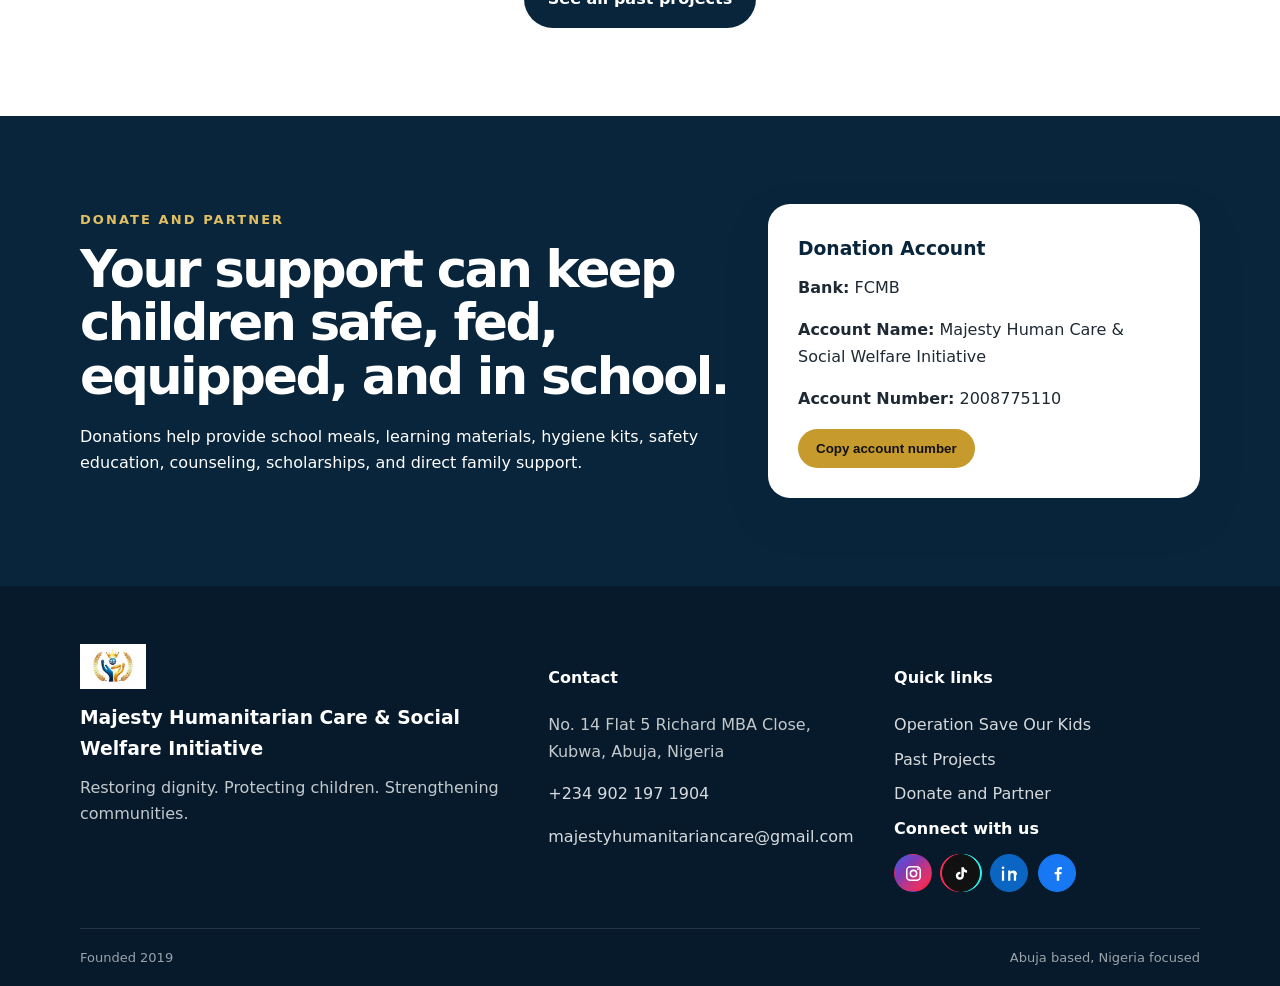
==== commit afb6e27b: "Show one contact phone number per block" ====
--- a/index.html
+++ b/index.html
@@ -222,7 +222,7 @@
     <div>
       <h4>Contact</h4>
       <p>No. 14 Flat 5 Richard MBA Close, Kubwa, Abuja, Nigeria</p>
-      <p><a href="tel:+2349021971904">+234 902 197 1904</a><br><a href="tel:+2349021971904">+234 902 197 1904</a></p>
+      <p><a href="tel:+2349021971904">+234 902 197 1904</a></p>
       <p><a href="mailto:majestyhumanitariancare@gmail.com">majestyhumanitariancare@gmail.com</a></p>
     </div>
     <div>
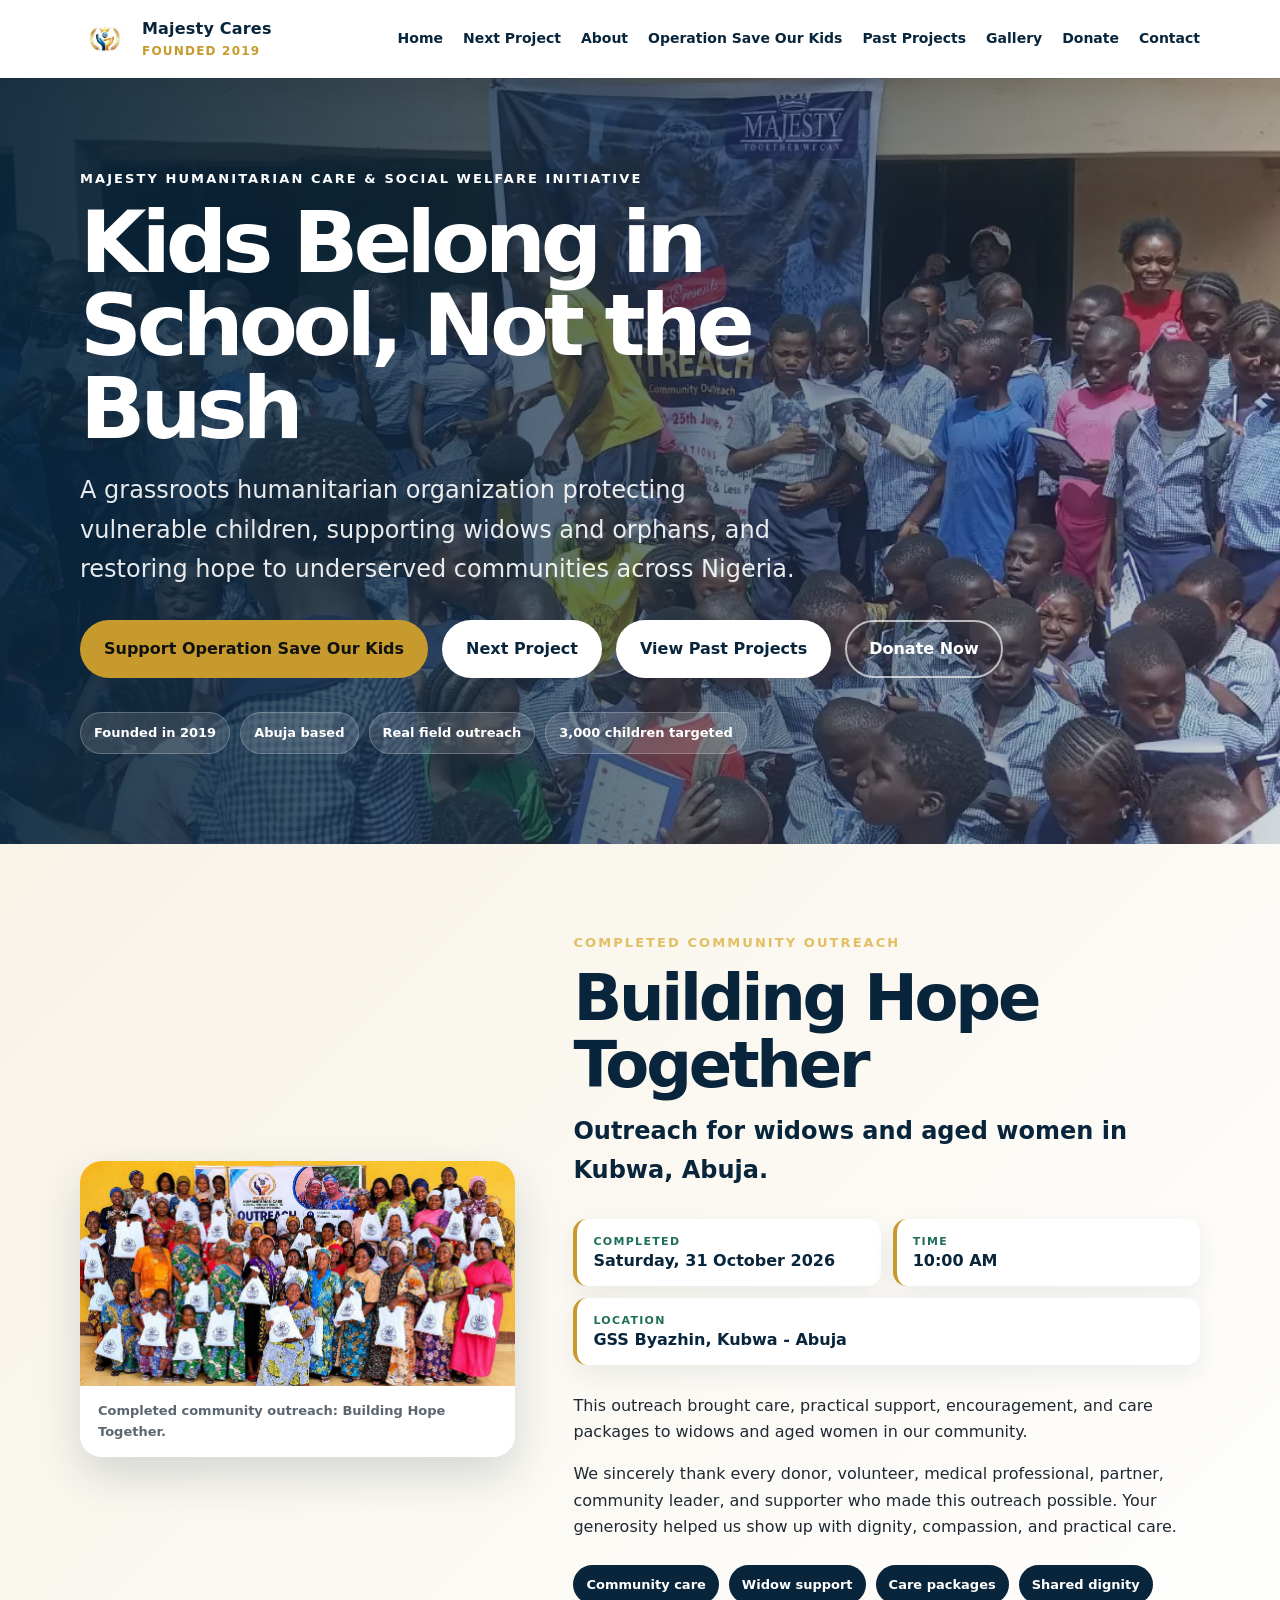
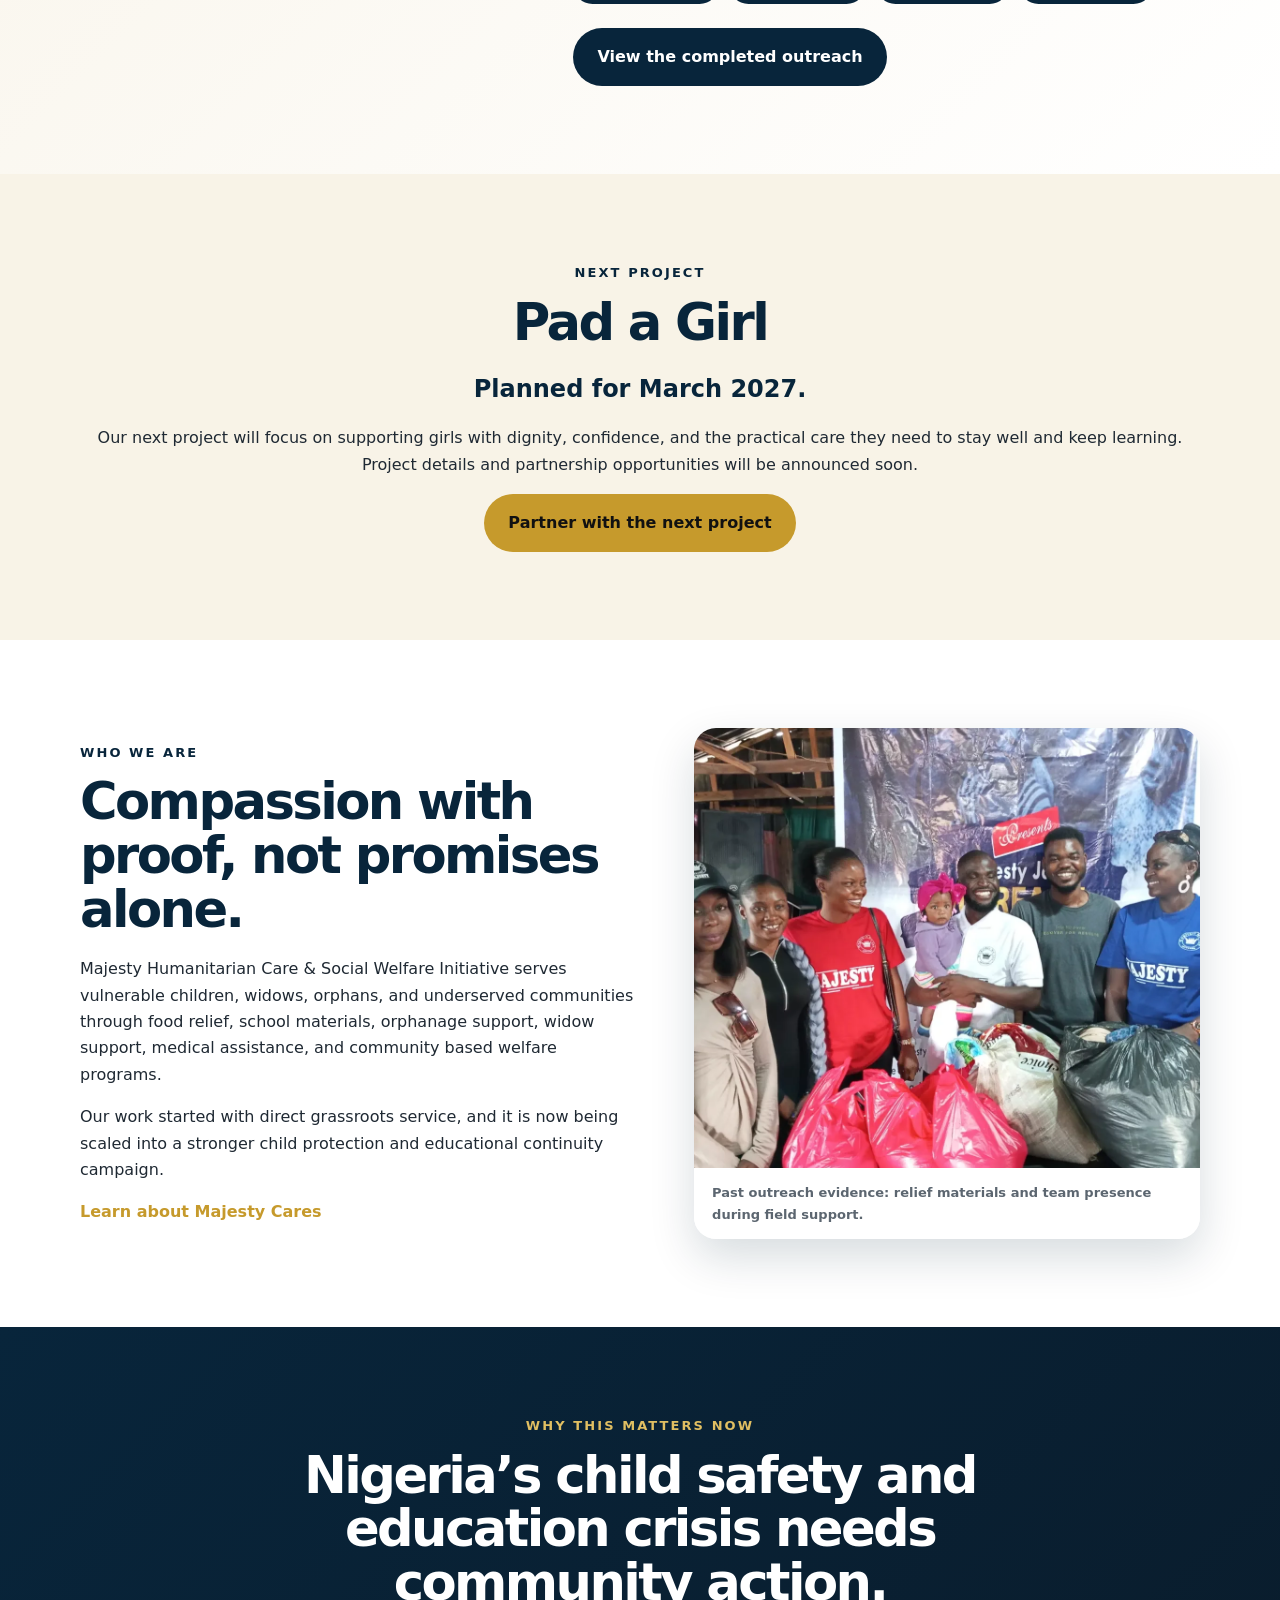
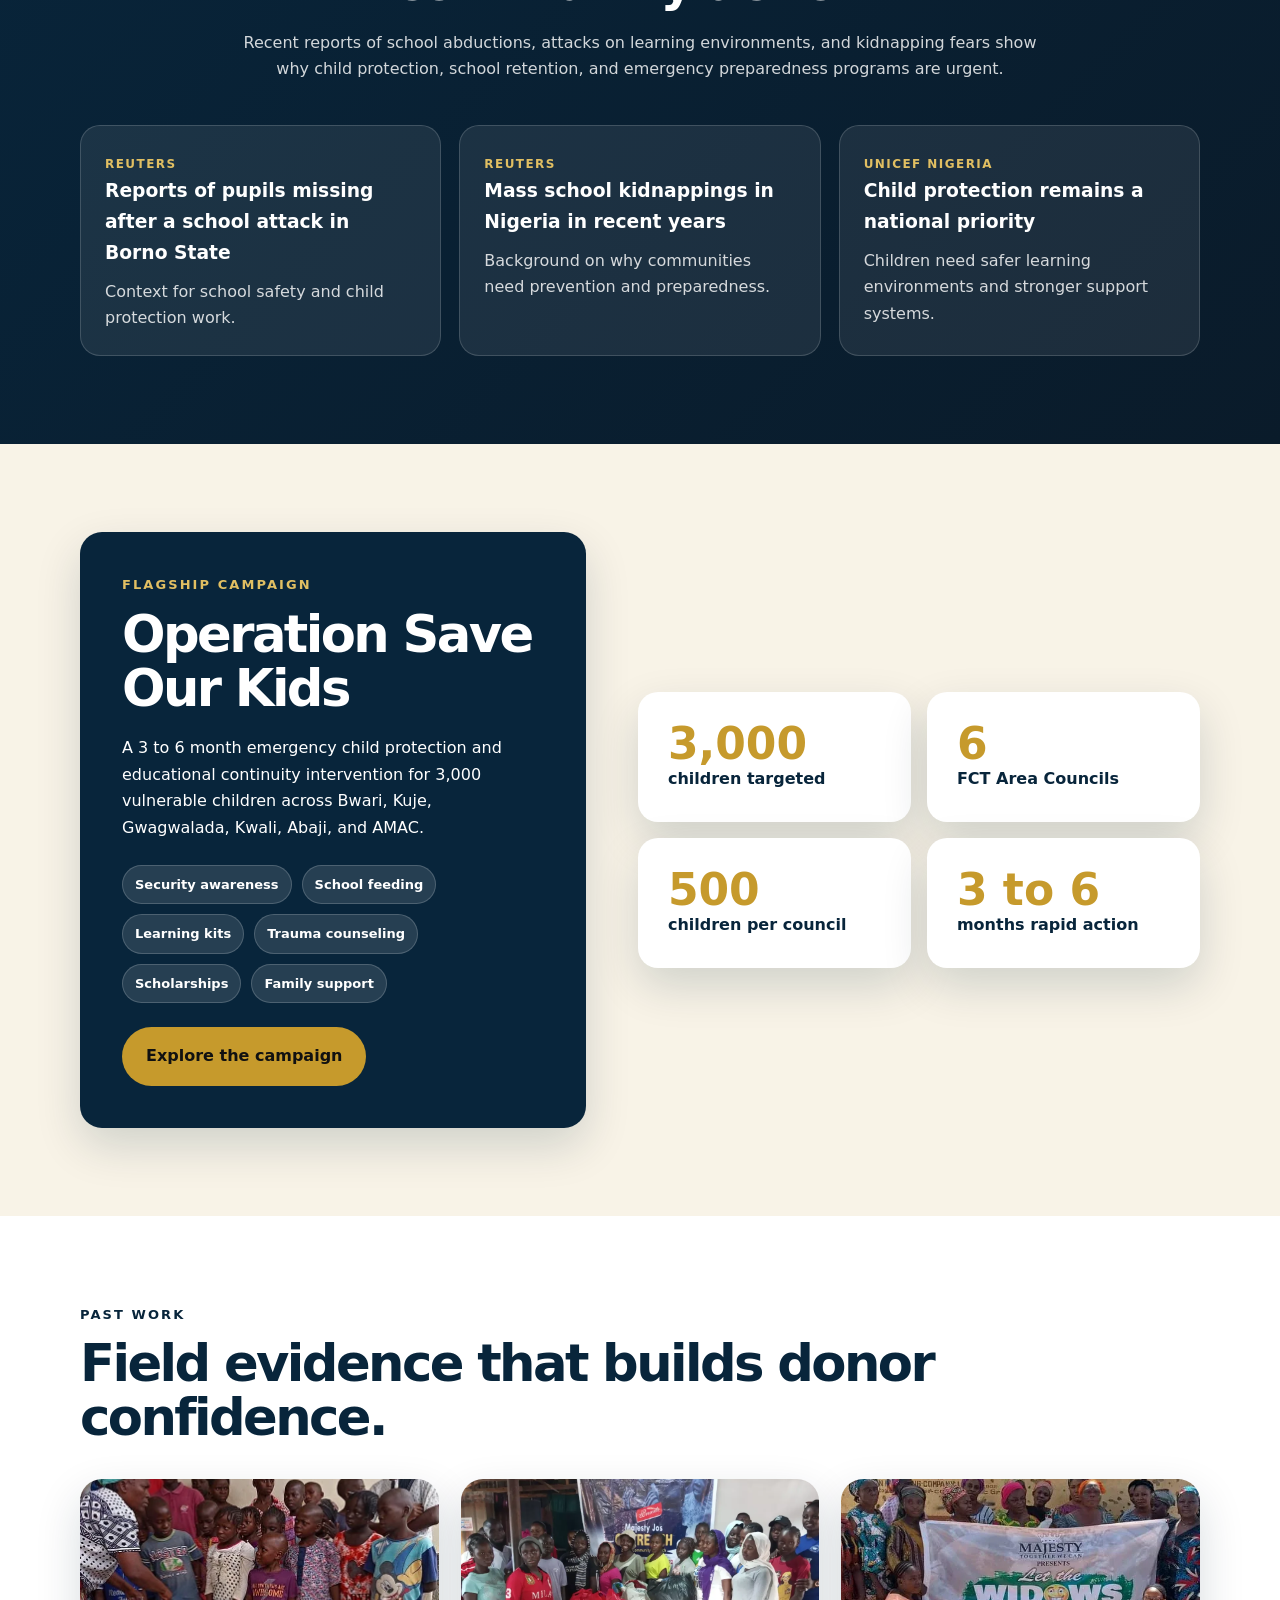
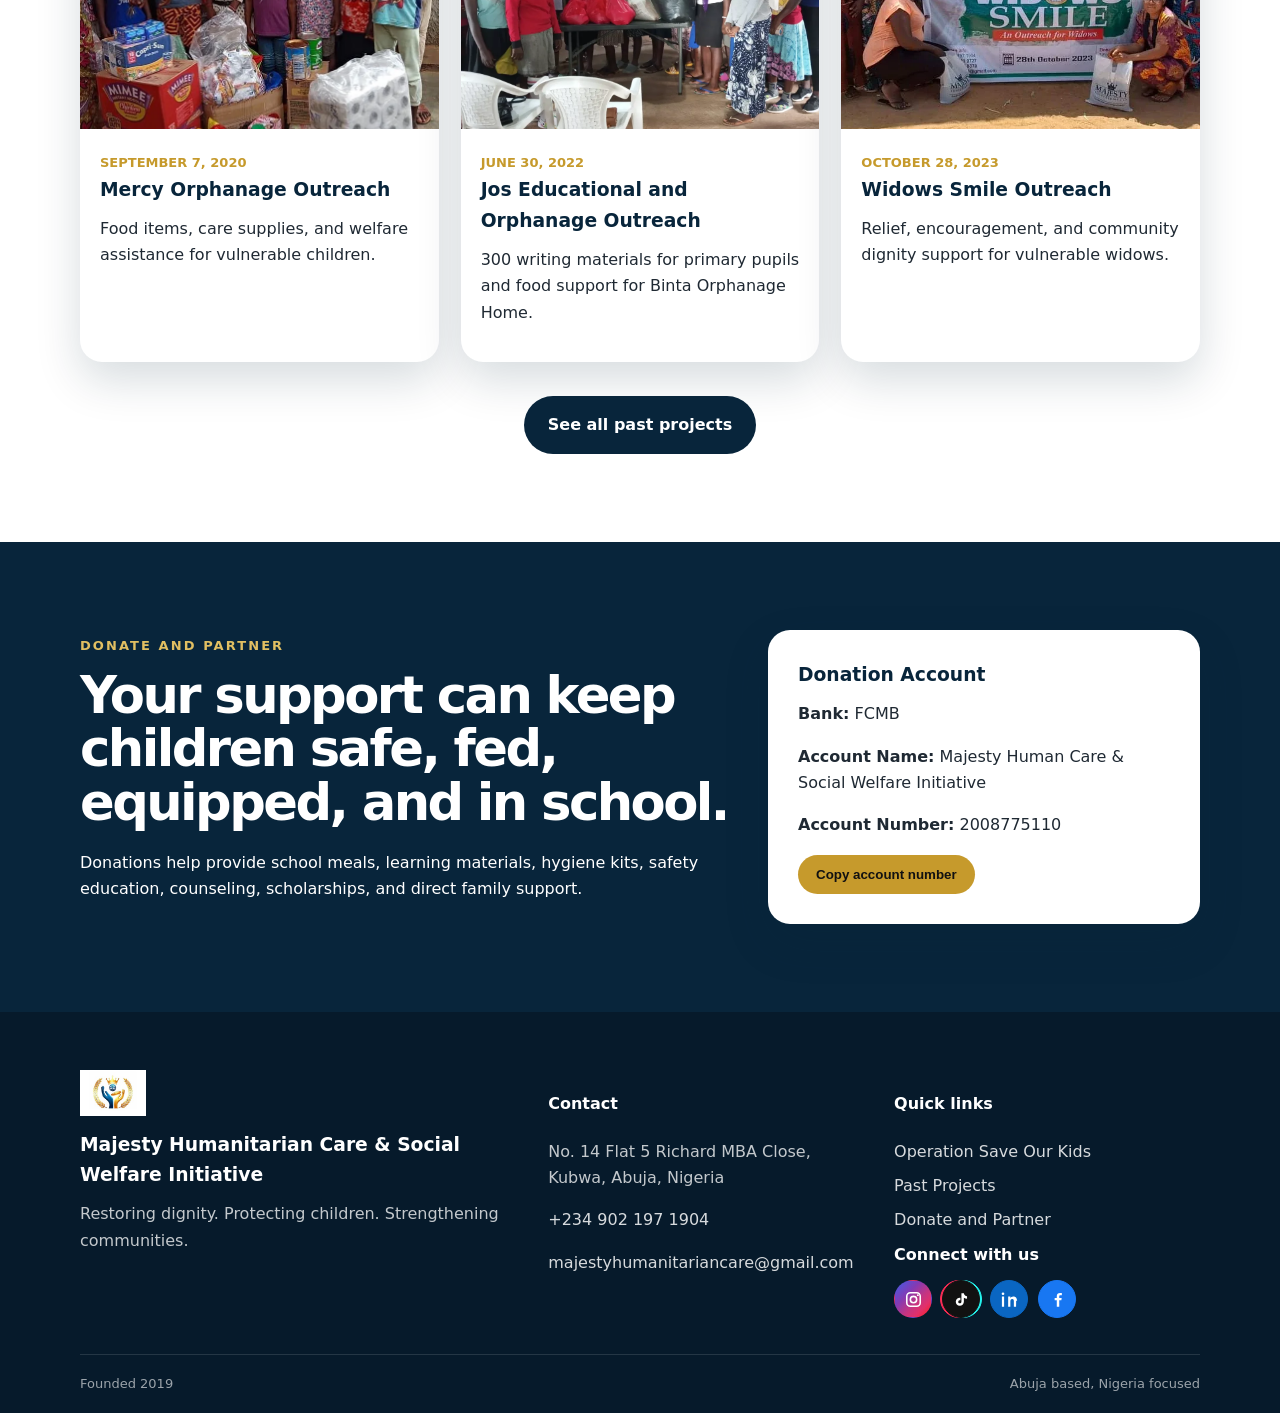
==== commit ffb8d25d: "Update outreach impact and next project Mark the October 31, 2026 Building Hope Together outreach as" ====
--- a/index.html
+++ b/index.html
@@ -4,9 +4,9 @@
   <meta charset="utf-8">
   <meta name="viewport" content="width=device-width, initial-scale=1">
   <title>Majesty Cares | Humanitarian NGO in Abuja</title>
-  <meta name="description" content="Majesty Humanitarian Care & Social Welfare Initiative supports children, widows, orphans, and underserved communities in Nigeria.">
+  <meta name="description" content="Majesty Humanitarian Care & Social Welfare Initiative documents completed community outreach and plans the March 2027 Pad a Girl project.">
   <meta property="og:title" content="Majesty Cares | Humanitarian NGO in Abuja">
-  <meta property="og:description" content="Majesty Humanitarian Care & Social Welfare Initiative supports children, widows, orphans, and underserved communities in Nigeria.">
+  <meta property="og:description" content="Majesty Humanitarian Care & Social Welfare Initiative documents completed community outreach and plans the March 2027 Pad a Girl project.">
   <meta property="og:image" content="assets/images/og-majesty-cares.jpg">
   <meta property="og:type" content="website">
   <link rel="icon" href="assets/images/logo.png">
@@ -23,7 +23,7 @@
     <button class="nav-toggle" aria-expanded="false" aria-label="Open menu"><span></span><span></span><span></span></button>
     <nav class="main-nav" aria-label="Primary navigation">
       <a href="index.html">Home</a>
-      <a href="#upcoming-outreach">Upcoming Outreach</a>
+      <a href="#next-project">Next Project</a>
       <a href="about.html">About</a>
       <a href="operation-save-our-kids.html">Operation Save Our Kids</a>
       <a href="projects.html">Past Projects</a>
@@ -44,7 +44,7 @@
     <p class="lead">A grassroots humanitarian organization protecting vulnerable children, supporting widows and orphans, and restoring hope to underserved communities across Nigeria.</p>
     <div class="hero-actions">
       <a class="btn btn-primary" href="operation-save-our-kids.html">Support Operation Save Our Kids</a>
-      <a class="btn btn-light" href="#upcoming-outreach">Upcoming Outreach</a>
+      <a class="btn btn-light" href="#next-project">Next Project</a>
       <a class="btn btn-light" href="projects.html">View Past Projects</a>
       <a class="btn btn-outline" href="donate.html">Donate Now</a>
     </div>
@@ -57,35 +57,41 @@
   </div>
 </section>
 
-<section class="section upcoming-outreach" id="upcoming-outreach">
+<section class="section completed-outreach" id="completed-outreach">
   <div class="container outreach-grid">
     <div class="outreach-poster image-card">
-      <img src="assets/images/outreach-widows-aged-women-31-october-2026.jpg" alt="Outreach for widows and aged women on 31 October 2026 in GSS Byazhin, Kubwa, Abuja">
-      <div class="image-caption">Upcoming community outreach: Building Hope Together.</div>
+      <img src="assets/images/widows-outreach-october-31-2026.jpg" alt="Women holding care packages after the Majesty Cares outreach on 31 October 2026">
+      <div class="image-caption">Completed community outreach: Building Hope Together.</div>
     </div>
     <div class="outreach-copy">
-      <p class="eyebrow gold">Upcoming Community Outreach</p>
+      <p class="eyebrow gold">Completed Community Outreach</p>
       <h2>Building Hope Together</h2>
       <p class="large-text">Outreach for widows and aged women in Kubwa, Abuja.</p>
       <div class="event-facts">
-        <div><span>Date</span><strong>Saturday, 31 October 2026</strong></div>
+        <div><span>Completed</span><strong>Saturday, 31 October 2026</strong></div>
         <div><span>Time</span><strong>10:00 AM</strong></div>
         <div><span>Location</span><strong>GSS Byazhin, Kubwa - Abuja</strong></div>
       </div>
-      <p>We will extend care, practical support, and encouragement to widows and aged women in our community. The outreach will include free medical checkups for sugar levels, blood pressure, and malaria.</p>
+      <p>This outreach brought care, practical support, encouragement, and care packages to widows and aged women in our community.</p>
+      <p>We sincerely thank every donor, volunteer, medical professional, partner, community leader, and supporter who made this outreach possible. Your generosity helped us show up with dignity, compassion, and practical care.</p>
       <div class="support-chips" aria-label="Ways to support the outreach">
-        <span>Food stuffs</span>
-        <span>Monetary donations</span>
-        <span>Toiletries and household items</span>
-        <span>Medical support</span>
-        <span>Volunteer service</span>
-      </div>
-      <div class="outreach-actions">
-        <a class="btn btn-primary" href="donate.html">Support the outreach</a>
-        <a class="btn btn-outline-navy" href="tel:+2349021971904">Call +234 902 197 1904</a>
-      </div>
-      <p class="outreach-contact">For donations and partnership support: <a href="mailto:majestyhumanitariancare@gmail.com">majestyhumanitariancare@gmail.com</a></p>
-    </div>
+        <span>Community care</span>
+        <span>Widow support</span>
+        <span>Care packages</span>
+        <span>Shared dignity</span>
+      </div>
+      <a class="btn btn-secondary" href="gallery.html">View the completed outreach</a>
+    </div>
+  </div>
+</section>
+
+<section class="section osok-highlight" id="next-project">
+  <div class="container centered">
+    <p class="eyebrow navy">Next Project</p>
+    <h2>Pad a Girl</h2>
+    <p class="large-text">Planned for March 2027.</p>
+    <p>Our next project will focus on supporting girls with dignity, confidence, and the practical care they need to stay well and keep learning. Project details and partnership opportunities will be announced soon.</p>
+    <a class="btn btn-primary" href="donate.html">Partner with the next project</a>
   </div>
 </section>
 
--- a/assets/css/styles.css
+++ b/assets/css/styles.css
@@ -22,7 +22,7 @@
 .site-header{position:sticky;top:0;z-index:50;background:rgba(255,255,255,.94);backdrop-filter:blur(14px);box-shadow:0 1px 0 rgba(8,37,59,.08)}
 .header-inner{display:flex;align-items:center;justify-content:space-between;min-height:78px;gap:24px}.brand{display:flex;align-items:center;gap:12px}.brand img{width:50px;height:42px;object-fit:contain}.brand strong{display:block;color:var(--navy);letter-spacing:.2px}.brand small{display:block;color:var(--gold);font-size:12px;font-weight:700;text-transform:uppercase;letter-spacing:.1em}.main-nav{display:flex;align-items:center;gap:20px;font-weight:700;font-size:14px;color:var(--navy)}.main-nav a{position:relative}.main-nav a:after{content:"";position:absolute;left:0;bottom:-8px;width:0;height:2px;background:var(--gold);transition:.25s}.main-nav a:hover:after{width:100%}.nav-toggle{display:none;border:0;background:var(--navy);border-radius:10px;padding:10px;gap:4px;flex-direction:column}.nav-toggle span{width:24px;height:2px;background:#fff;display:block}
 .hero{position:relative;min-height:700px;display:grid;align-items:center;overflow:hidden;background:var(--navy);color:#fff}.hero-bg{position:absolute;inset:0}.hero-bg:after{content:"";position:absolute;inset:0;background:linear-gradient(90deg,rgba(8,37,59,.92),rgba(8,37,59,.62),rgba(8,37,59,.18))}.hero-bg img{width:100%;height:100%;object-fit:cover}.hero-content{position:relative;z-index:1;padding:90px 0}.eyebrow{font-size:13px;font-weight:900;text-transform:uppercase;letter-spacing:.16em;margin:0 0 12px}.eyebrow.gold{color:var(--gold-2)}.eyebrow.navy{color:var(--navy)}.hero h1,.page-hero h1{font-size:clamp(44px,7vw,86px);line-height:.96;margin:0 0 22px;letter-spacing:-.06em;max-width:850px}.lead,.page-hero p{font-size:clamp(18px,2.3vw,24px);max-width:720px;margin:0 0 30px;color:rgba(255,255,255,.9)}.hero-actions{display:flex;flex-wrap:wrap;gap:14px;align-items:center}.btn{display:inline-flex;align-items:center;justify-content:center;border-radius:999px;padding:14px 22px;font-weight:900;border:2px solid transparent;transition:.2s;cursor:pointer}.btn:hover{transform:translateY(-2px)}.btn-primary{background:var(--gold);color:#111}.btn-secondary{background:var(--navy);color:#fff}.btn-light{background:#fff;color:var(--navy)}.btn-outline{border-color:rgba(255,255,255,.65);color:#fff}.credibility-strip{margin-top:34px;display:flex;flex-wrap:wrap;gap:10px}.credibility-strip span{background:rgba(255,255,255,.13);border:1px solid rgba(255,255,255,.23);border-radius:999px;padding:9px 13px;font-weight:800;font-size:13px}
-.section{padding:88px 0}.muted{background:var(--soft)}.split-grid{display:grid;grid-template-columns:1fr .9fr;gap:52px;align-items:center}.split-grid.reverse{grid-template-columns:.9fr 1fr}h2{font-size:clamp(32px,4vw,54px);line-height:1.05;letter-spacing:-.05em;color:var(--navy);margin:0 0 20px}h3{margin:0 0 10px;color:var(--navy)}p{margin:0 0 16px}.large-text{font-size:24px;color:var(--navy);font-weight:700}.text-link{color:var(--gold);font-weight:900}.image-card{background:#fff;border-radius:var(--radius);overflow:hidden;box-shadow:var(--shadow)}.image-card img{width:100%;height:440px;object-fit:cover}.official-card img{height:auto;object-fit:contain;background:#fff}.image-caption{padding:14px 18px;background:#fff;color:var(--muted);font-size:13px;font-weight:700}.upcoming-outreach{background:linear-gradient(135deg,var(--cream),#fff)}.outreach-grid{display:grid;grid-template-columns:.82fr 1.18fr;gap:58px;align-items:center}.outreach-poster{background:#fff}.outreach-poster img{height:auto;aspect-ratio:1/1;object-fit:cover}.outreach-copy h2{font-size:clamp(40px,5vw,70px);margin-bottom:12px}.event-facts{display:grid;grid-template-columns:1fr 1fr;gap:12px;margin:28px 0}.event-facts div{background:#fff;border-left:4px solid var(--gold);border-radius:14px;padding:14px 16px;box-shadow:0 10px 26px rgba(8,37,59,.07)}.event-facts div:last-child{grid-column:1/-1}.event-facts span{display:block;color:var(--green);font-size:11px;font-weight:900;letter-spacing:.12em;text-transform:uppercase}.event-facts strong{display:block;color:var(--navy);font-size:16px;line-height:1.3}.support-chips{display:flex;flex-wrap:wrap;gap:10px;margin:24px 0}.support-chips span{background:var(--navy);color:#fff;border-radius:999px;padding:9px 13px;font-size:13px;font-weight:800}.outreach-actions{display:flex;flex-wrap:wrap;gap:12px;margin-top:26px}.btn-outline-navy{border:2px solid var(--navy);color:var(--navy)}.outreach-contact{font-size:14px;color:var(--muted);margin-top:18px}.outreach-contact a{color:var(--navy);font-weight:900}.section-heading{margin-bottom:34px}.section-heading.centered{max-width:800px;margin:0 auto 42px}.crisis-section{background:linear-gradient(135deg,var(--navy),#0a1b2a);color:#fff}.crisis-section h2,.crisis-section h3{color:#fff}.crisis-section p{color:rgba(255,255,255,.82)}.news-grid{display:grid;grid-template-columns:repeat(3,1fr);gap:18px}.news-card{background:rgba(255,255,255,.08);border:1px solid rgba(255,255,255,.16);border-radius:20px;padding:24px;min-height:220px}.news-card span{color:var(--gold-2);font-weight:900;text-transform:uppercase;font-size:12px;letter-spacing:.12em}.news-card p{margin-bottom:0}.osok-highlight{background:var(--cream)}.callout-panel{background:var(--navy);color:#fff;border-radius:var(--radius);padding:42px;box-shadow:var(--shadow)}.callout-panel h2{color:#fff}.mini-list{display:flex;gap:10px;flex-wrap:wrap;margin:24px 0}.mini-list span{background:rgba(255,255,255,.12);border:1px solid rgba(255,255,255,.18);padding:8px 12px;border-radius:999px;font-weight:800;font-size:13px}.impact-board{display:grid;grid-template-columns:1fr 1fr;gap:16px}.impact-board div{background:#fff;border-radius:20px;padding:30px;box-shadow:var(--shadow)}.impact-board strong{display:block;font-size:44px;color:var(--gold);line-height:1}.impact-board span{font-weight:800;color:var(--navy)}.project-preview-grid{display:grid;grid-template-columns:repeat(3,1fr);gap:22px}.project-card{background:#fff;border-radius:var(--radius);overflow:hidden;box-shadow:var(--shadow)}.project-card img{height:250px;width:100%;object-fit:cover}.project-card div{padding:20px}.project-card span{color:var(--gold);font-weight:900;font-size:13px;text-transform:uppercase}.center-action{text-align:center;margin-top:34px}.donate-strip{background:var(--navy);color:#fff}.donate-strip h2{color:#fff}.donate-grid{display:grid;grid-template-columns:1.2fr .8fr;gap:40px;align-items:center}.donate-grid.big{align-items:start}.bank-card{background:#fff;color:var(--text);border-radius:var(--radius);padding:30px;box-shadow:var(--shadow)}.bank-card h2,.bank-card h3{color:var(--navy)}.copy-btn{border:0;background:var(--gold);color:#111;font-weight:900;border-radius:999px;padding:12px 18px;cursor:pointer}.small-note{font-size:13px;color:var(--muted);margin-top:18px}.sticky-card{position:sticky;top:100px}
+.section{padding:88px 0}.muted{background:var(--soft)}.split-grid{display:grid;grid-template-columns:1fr .9fr;gap:52px;align-items:center}.split-grid.reverse{grid-template-columns:.9fr 1fr}h2{font-size:clamp(32px,4vw,54px);line-height:1.05;letter-spacing:-.05em;color:var(--navy);margin:0 0 20px}h3{margin:0 0 10px;color:var(--navy)}p{margin:0 0 16px}.large-text{font-size:24px;color:var(--navy);font-weight:700}.text-link{color:var(--gold);font-weight:900}.image-card{background:#fff;border-radius:var(--radius);overflow:hidden;box-shadow:var(--shadow)}.image-card img{width:100%;height:440px;object-fit:cover}.official-card img{height:auto;object-fit:contain;background:#fff}.image-caption{padding:14px 18px;background:#fff;color:var(--muted);font-size:13px;font-weight:700}.completed-outreach{background:linear-gradient(135deg,var(--cream),#fff)}.outreach-grid{display:grid;grid-template-columns:.82fr 1.18fr;gap:58px;align-items:center}.outreach-poster{background:#fff}.outreach-poster img{height:auto;aspect-ratio:auto;object-fit:contain}.outreach-copy h2{font-size:clamp(40px,5vw,70px);margin-bottom:12px}.event-facts{display:grid;grid-template-columns:1fr 1fr;gap:12px;margin:28px 0}.event-facts div{background:#fff;border-left:4px solid var(--gold);border-radius:14px;padding:14px 16px;box-shadow:0 10px 26px rgba(8,37,59,.07)}.event-facts div:last-child{grid-column:1/-1}.event-facts span{display:block;color:var(--green);font-size:11px;font-weight:900;letter-spacing:.12em;text-transform:uppercase}.event-facts strong{display:block;color:var(--navy);font-size:16px;line-height:1.3}.support-chips{display:flex;flex-wrap:wrap;gap:10px;margin:24px 0}.support-chips span{background:var(--navy);color:#fff;border-radius:999px;padding:9px 13px;font-size:13px;font-weight:800}.outreach-actions{display:flex;flex-wrap:wrap;gap:12px;margin-top:26px}.btn-outline-navy{border:2px solid var(--navy);color:var(--navy)}.outreach-contact{font-size:14px;color:var(--muted);margin-top:18px}.outreach-contact a{color:var(--navy);font-weight:900}.section-heading{margin-bottom:34px}.section-heading.centered{max-width:800px;margin:0 auto 42px}.crisis-section{background:linear-gradient(135deg,var(--navy),#0a1b2a);color:#fff}.crisis-section h2,.crisis-section h3{color:#fff}.crisis-section p{color:rgba(255,255,255,.82)}.news-grid{display:grid;grid-template-columns:repeat(3,1fr);gap:18px}.news-card{background:rgba(255,255,255,.08);border:1px solid rgba(255,255,255,.16);border-radius:20px;padding:24px;min-height:220px}.news-card span{color:var(--gold-2);font-weight:900;text-transform:uppercase;font-size:12px;letter-spacing:.12em}.news-card p{margin-bottom:0}.osok-highlight{background:var(--cream)}.callout-panel{background:var(--navy);color:#fff;border-radius:var(--radius);padding:42px;box-shadow:var(--shadow)}.callout-panel h2{color:#fff}.mini-list{display:flex;gap:10px;flex-wrap:wrap;margin:24px 0}.mini-list span{background:rgba(255,255,255,.12);border:1px solid rgba(255,255,255,.18);padding:8px 12px;border-radius:999px;font-weight:800;font-size:13px}.impact-board{display:grid;grid-template-columns:1fr 1fr;gap:16px}.impact-board div{background:#fff;border-radius:20px;padding:30px;box-shadow:var(--shadow)}.impact-board strong{display:block;font-size:44px;color:var(--gold);line-height:1}.impact-board span{font-weight:800;color:var(--navy)}.project-preview-grid{display:grid;grid-template-columns:repeat(3,1fr);gap:22px}.project-card{background:#fff;border-radius:var(--radius);overflow:hidden;box-shadow:var(--shadow)}.project-card img{height:250px;width:100%;object-fit:cover}.project-card div{padding:20px}.project-card span{color:var(--gold);font-weight:900;font-size:13px;text-transform:uppercase}.center-action{text-align:center;margin-top:34px}.donate-strip{background:var(--navy);color:#fff}.donate-strip h2{color:#fff}.donate-grid{display:grid;grid-template-columns:1.2fr .8fr;gap:40px;align-items:center}.donate-grid.big{align-items:start}.bank-card{background:#fff;color:var(--text);border-radius:var(--radius);padding:30px;box-shadow:var(--shadow)}.bank-card h2,.bank-card h3{color:var(--navy)}.copy-btn{border:0;background:var(--gold);color:#111;font-weight:900;border-radius:999px;padding:12px 18px;cursor:pointer}.small-note{font-size:13px;color:var(--muted);margin-top:18px}.sticky-card{position:sticky;top:100px}
 .page-hero{background:linear-gradient(135deg,var(--navy),var(--navy-2));color:#fff;padding:110px 0}.page-hero.compact{padding:92px 0}.page-hero.operation-hero{background:linear-gradient(rgba(8,37,59,.82),rgba(8,37,59,.82)),url('../images/hero-school-outreach.webp') center/cover}.values-grid{display:grid;grid-template-columns:repeat(3,1fr);gap:20px}.values-grid.small{grid-template-columns:1fr 1fr;margin-top:26px}.values-grid div{background:#fff;border-radius:20px;padding:24px;box-shadow:0 10px 30px rgba(8,37,59,.08)}.values-grid span{color:var(--gold);font-weight:900}.area-grid{display:grid;grid-template-columns:repeat(6,1fr);gap:16px}.area-grid div{background:#fff;border-radius:18px;padding:24px;text-align:center;box-shadow:0 10px 28px rgba(8,37,59,.08)}.area-grid h3{font-size:18px}.area-grid p{margin:0;color:var(--gold);font-weight:900}.pillar-grid{display:grid;grid-template-columns:repeat(4,1fr);gap:18px}.pillar-card{background:#fff;border-radius:22px;padding:26px;box-shadow:var(--shadow)}.pillar-card span{color:var(--gold);font-weight:900}.pillar-card ul{padding-left:18px;margin-bottom:0}.news-stack{display:grid;gap:14px}.news-stack a{display:block;background:rgba(255,255,255,.08);border:1px solid rgba(255,255,255,.16);border-radius:18px;padding:20px;font-weight:900}.timeline-section{background:#fff}.timeline-item{display:grid;grid-template-columns:220px 1fr;gap:34px;padding:36px 0;border-bottom:1px solid #e5e8eb}.timeline-date{color:var(--gold);font-weight:900}.photo-row{display:grid;grid-template-columns:1fr 1fr;gap:16px;margin-top:20px}.photo-row.three{grid-template-columns:repeat(3,1fr)}.photo-row img{height:280px;width:100%;object-fit:cover;border-radius:18px}.check-list{display:grid;grid-template-columns:1fr 1fr;gap:8px 22px;padding-left:18px}.gallery-filters{display:flex;flex-wrap:wrap;gap:10px;margin-bottom:28px}.gallery-filters button{border:1px solid #d8dde3;background:#fff;border-radius:999px;padding:10px 16px;font-weight:900;cursor:pointer}.gallery-filters .active{background:var(--navy);color:#fff;border-color:var(--navy)}.gallery-grid{display:grid;grid-template-columns:repeat(3,1fr);gap:18px}.gallery-grid figure{margin:0;background:#fff;border-radius:18px;overflow:hidden;box-shadow:0 10px 28px rgba(8,37,59,.1)}.gallery-grid img{height:310px;width:100%;object-fit:cover}.gallery-grid figcaption{padding:13px 15px;font-weight:800;color:var(--navy)}.support-list{display:grid;grid-template-columns:1fr 1fr;gap:12px}.support-list div{background:var(--soft);border-radius:14px;padding:15px;font-weight:800;color:var(--navy)}.contact-grid{display:grid;grid-template-columns:1fr .8fr;gap:40px;align-items:center}.contact-card{background:var(--cream);border-radius:var(--radius);padding:36px;box-shadow:var(--shadow)}.contact-card a{color:var(--navy);font-weight:900}.footer-logo{width:66px;margin-bottom:14px}.site-footer{background:#061a2b;color:#fff;padding:58px 0 18px}.footer-grid{display:grid;grid-template-columns:1.4fr 1fr 1fr;gap:40px}.site-footer h3,.site-footer h4{color:#fff}.site-footer p{color:rgba(255,255,255,.76)}.site-footer a{display:block;color:rgba(255,255,255,.84);margin:0 0 8px}.footer-bottom{border-top:1px solid rgba(255,255,255,.12);margin-top:36px;padding-top:18px;display:flex;justify-content:space-between;color:rgba(255,255,255,.6);font-size:13px}
 @media (max-width:980px){.nav-toggle{display:flex}.main-nav{position:absolute;top:78px;left:0;right:0;background:#fff;display:none;flex-direction:column;align-items:flex-start;padding:24px 5vw;box-shadow:0 18px 30px rgba(8,37,59,.12)}.main-nav.open{display:flex}.split-grid,.split-grid.reverse,.donate-grid,.contact-grid{grid-template-columns:1fr}.news-grid,.project-preview-grid,.values-grid,.pillar-grid,.gallery-grid{grid-template-columns:1fr 1fr}.area-grid{grid-template-columns:repeat(3,1fr)}.timeline-item{grid-template-columns:1fr}.hero{min-height:640px}}
 @media (max-width:680px){.hero h1,.page-hero h1{font-size:42px}.section{padding:62px 0}.news-grid,.project-preview-grid,.values-grid,.values-grid.small,.pillar-grid,.gallery-grid,.support-list,.photo-row,.photo-row.three{grid-template-columns:1fr}.area-grid{grid-template-columns:1fr 1fr}.impact-board{grid-template-columns:1fr}.footer-grid{grid-template-columns:1fr}.footer-bottom{display:block}.image-card img{height:320px}.gallery-grid img,.photo-row img{height:260px}.outreach-grid{grid-template-columns:1fr;gap:30px}.event-facts{grid-template-columns:1fr}.event-facts div:last-child{grid-column:auto}.outreach-copy h2{font-size:48px}.brand span{display:none}}
